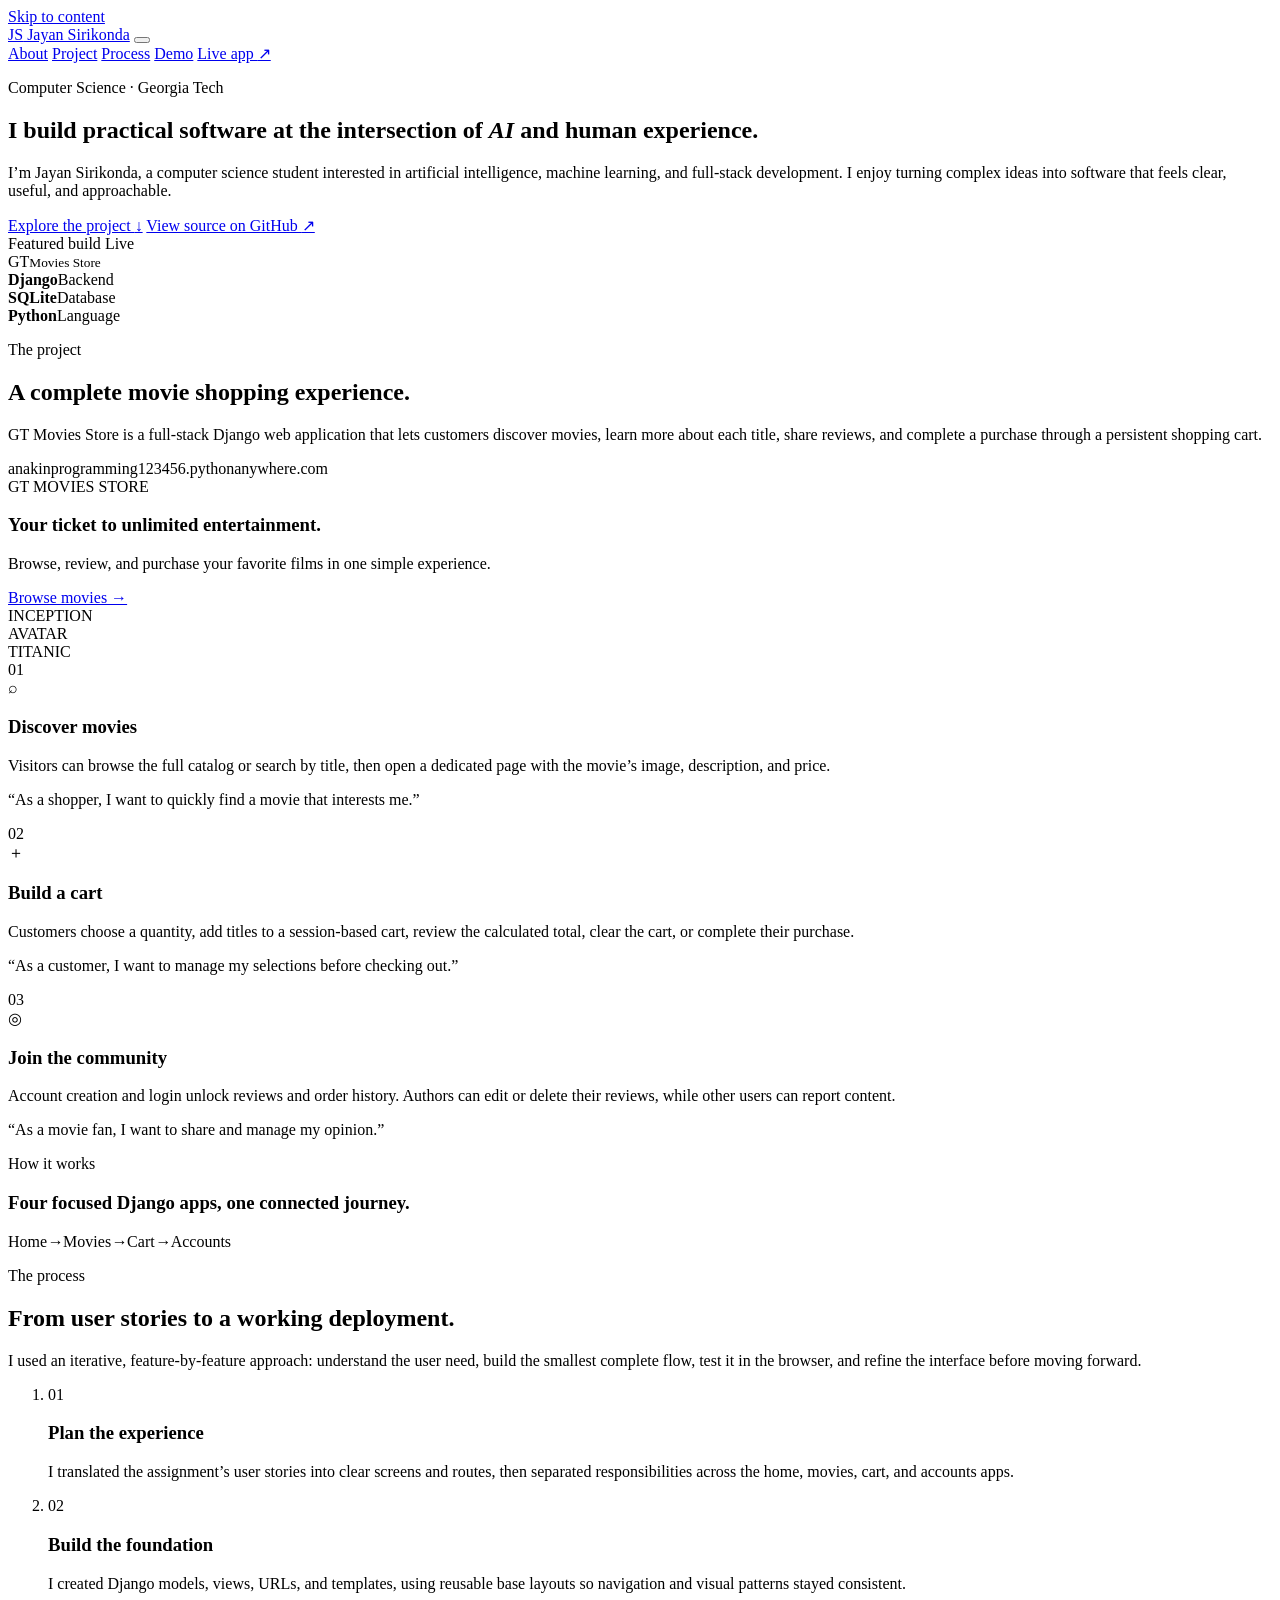
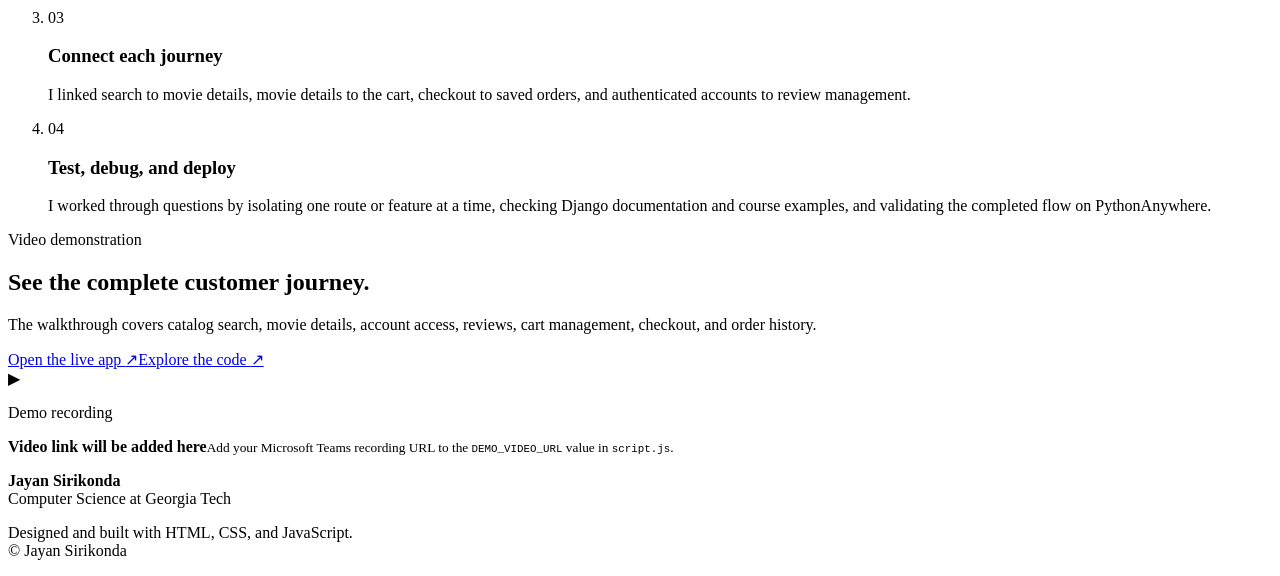
==== portfolio/index.html @ a796a930 "Add portfolio/index.html" ====
<!doctype html>
<html lang="en">
<head>
  <meta charset="utf-8">
  <meta name="viewport" content="width=device-width, initial-scale=1">
  <meta name="description" content="Jayan Sirikonda's GT Movies Store project portfolio.">
  <meta name="theme-color" content="#0b1526">
  <title>Jayan Sirikonda | GT Movies Store</title>
  <link rel="icon" type="image/svg+xml" href="data:image/svg+xml,%3Csvg xmlns='http://www.w3.org/2000/svg' viewBox='0 0 64 64'%3E%3Crect width='64' height='64' rx='14' fill='%23b3a369'/%3E%3Cpath d='M18 18h28v28H18z' fill='%230b1526'/%3E%3Cpath d='M25 14v8M39 14v8M25 42v8M39 42v8M14 25h8M14 39h8M42 25h8M42 39h8' stroke='%23fff' stroke-width='4'/%3E%3C/svg%3E">
  <link rel="preconnect" href="https://fonts.googleapis.com">
  <link rel="preconnect" href="https://fonts.gstatic.com" crossorigin>
  <link href="https://fonts.googleapis.com/css2?family=DM+Sans:wght@400;500;600;700&family=Manrope:wght@600;700;800&display=swap" rel="stylesheet">
  <link rel="stylesheet" href="styles.css">
</head>
<body>
  <a class="skip-link" href="#main">Skip to content</a>

  <header class="site-header" id="top">
    <nav class="nav shell" aria-label="Primary navigation">
      <a class="brand" href="#top" aria-label="Jayan Sirikonda home"><span>JS</span> Jayan Sirikonda</a>
      <button class="menu-button" type="button" aria-expanded="false" aria-controls="nav-links"><span></span><span></span></button>
      <div class="nav-links" id="nav-links">
        <a href="#about">About</a>
        <a href="#project">Project</a>
        <a href="#process">Process</a>
        <a href="#demo">Demo</a>
        <a class="nav-cta" href="https://anakinprogramming123456.pythonanywhere.com/" target="_blank" rel="noreferrer">Live app <span aria-hidden="true">↗</span></a>
      </div>
    </nav>
  </header>

  <main id="main">
    <section class="hero shell" id="about">
      <div class="hero-copy reveal">
        <p class="eyebrow"><span></span> Computer Science · Georgia Tech</p>
        <h1>I build practical software at the intersection of <em>AI</em> and human experience.</h1>
        <p class="hero-intro">I’m Jayan Sirikonda, a computer science student interested in artificial intelligence, machine learning, and full-stack development. I enjoy turning complex ideas into software that feels clear, useful, and approachable.</p>
        <div class="hero-actions">
          <a class="button button-primary" href="#project">Explore the project <span aria-hidden="true">↓</span></a>
          <a class="text-link" href="https://github.com/sjayan009/moviesstore" target="_blank" rel="noreferrer">View source on GitHub <span aria-hidden="true">↗</span></a>
        </div>
      </div>
      <div class="hero-card reveal" aria-label="Featured project summary">
        <div class="card-topline"><span>Featured build</span><span class="status"><i></i> Live</span></div>
        <div class="project-mark" aria-hidden="true"><span>GT</span><small>Movies Store</small></div>
        <div class="hero-card-bottom">
          <div><strong>Django</strong><span>Backend</span></div>
          <div><strong>SQLite</strong><span>Database</span></div>
          <div><strong>Python</strong><span>Language</span></div>
        </div>
      </div>
    </section>

    <section class="project-section" id="project">
      <div class="shell">
        <div class="section-heading reveal">
          <p class="eyebrow"><span></span> The project</p>
          <h2>A complete movie shopping experience.</h2>
          <p>GT Movies Store is a full-stack Django web application that lets customers discover movies, learn more about each title, share reviews, and complete a purchase through a persistent shopping cart.</p>
        </div>

        <div class="browser reveal" aria-label="Stylized preview of GT Movies Store">
          <div class="browser-bar"><i></i><i></i><i></i><span>anakinprogramming123456.pythonanywhere.com</span></div>
          <div class="browser-content">
            <div class="browser-copy"><span>GT MOVIES STORE</span><h3>Your ticket to unlimited entertainment.</h3><p>Browse, review, and purchase your favorite films in one simple experience.</p><a href="https://anakinprogramming123456.pythonanywhere.com/movies/" target="_blank" rel="noreferrer">Browse movies →</a></div>
            <div class="poster-stack" aria-hidden="true"><div class="poster poster-one">INCEPTION</div><div class="poster poster-two">AVATAR</div><div class="poster poster-three">TITANIC</div></div>
          </div>
        </div>

        <div class="feature-grid">
          <article class="feature reveal"><span class="feature-number">01</span><div class="feature-icon">⌕</div><h3>Discover movies</h3><p>Visitors can browse the full catalog or search by title, then open a dedicated page with the movie’s image, description, and price.</p><p class="story">“As a shopper, I want to quickly find a movie that interests me.”</p></article>
          <article class="feature reveal"><span class="feature-number">02</span><div class="feature-icon">＋</div><h3>Build a cart</h3><p>Customers choose a quantity, add titles to a session-based cart, review the calculated total, clear the cart, or complete their purchase.</p><p class="story">“As a customer, I want to manage my selections before checking out.”</p></article>
          <article class="feature reveal"><span class="feature-number">03</span><div class="feature-icon">◎</div><h3>Join the community</h3><p>Account creation and login unlock reviews and order history. Authors can edit or delete their reviews, while other users can report content.</p><p class="story">“As a movie fan, I want to share and manage my opinion.”</p></article>
        </div>

        <div class="architecture reveal">
          <div><p class="eyebrow"><span></span> How it works</p><h3>Four focused Django apps, one connected journey.</h3></div>
          <div class="architecture-flow"><span>Home</span><i>→</i><span>Movies</span><i>→</i><span>Cart</span><i>→</i><span>Accounts</span></div>
        </div>
      </div>
    </section>

    <section class="process shell" id="process">
      <div class="section-heading reveal"><p class="eyebrow"><span></span> The process</p><h2>From user stories to a working deployment.</h2><p>I used an iterative, feature-by-feature approach: understand the user need, build the smallest complete flow, test it in the browser, and refine the interface before moving forward.</p></div>
      <ol class="timeline">
        <li class="reveal"><span>01</span><div><h3>Plan the experience</h3><p>I translated the assignment’s user stories into clear screens and routes, then separated responsibilities across the home, movies, cart, and accounts apps.</p></div></li>
        <li class="reveal"><span>02</span><div><h3>Build the foundation</h3><p>I created Django models, views, URLs, and templates, using reusable base layouts so navigation and visual patterns stayed consistent.</p></div></li>
        <li class="reveal"><span>03</span><div><h3>Connect each journey</h3><p>I linked search to movie details, movie details to the cart, checkout to saved orders, and authenticated accounts to review management.</p></div></li>
        <li class="reveal"><span>04</span><div><h3>Test, debug, and deploy</h3><p>I worked through questions by isolating one route or feature at a time, checking Django documentation and course examples, and validating the completed flow on PythonAnywhere.</p></div></li>
      </ol>
    </section>

    <section class="demo-section" id="demo">
      <div class="shell demo-grid">
        <div class="section-heading reveal"><p class="eyebrow light"><span></span> Video demonstration</p><h2>See the complete customer journey.</h2><p>The walkthrough covers catalog search, movie details, account access, reviews, cart management, checkout, and order history.</p><div class="demo-actions"><a class="button button-gold" href="https://anakinprogramming123456.pythonanywhere.com/" target="_blank" rel="noreferrer">Open the live app <span aria-hidden="true">↗</span></a><a class="text-link light-link" href="https://github.com/sjayan009/moviesstore" target="_blank" rel="noreferrer">Explore the code <span aria-hidden="true">↗</span></a></div></div>
        <div class="video-card reveal"><div class="play" aria-hidden="true">▶</div><p>Demo recording</p><strong>Video link will be added here</strong><small>Add your Microsoft Teams recording URL to the <code>DEMO_VIDEO_URL</code> value in <code>script.js</code>.</small><a id="demo-video-link" href="#" hidden target="_blank" rel="noreferrer">Watch demonstration <span aria-hidden="true">↗</span></a></div>
      </div>
    </section>
  </main>

  <footer><div class="shell"><p><strong>Jayan Sirikonda</strong><br>Computer Science at Georgia Tech</p><p>Designed and built with HTML, CSS, and JavaScript.<br><span>© <span id="year"></span> Jayan Sirikonda</span></p></div></footer>
  <script src="script.js"></script>
</body>
</html>
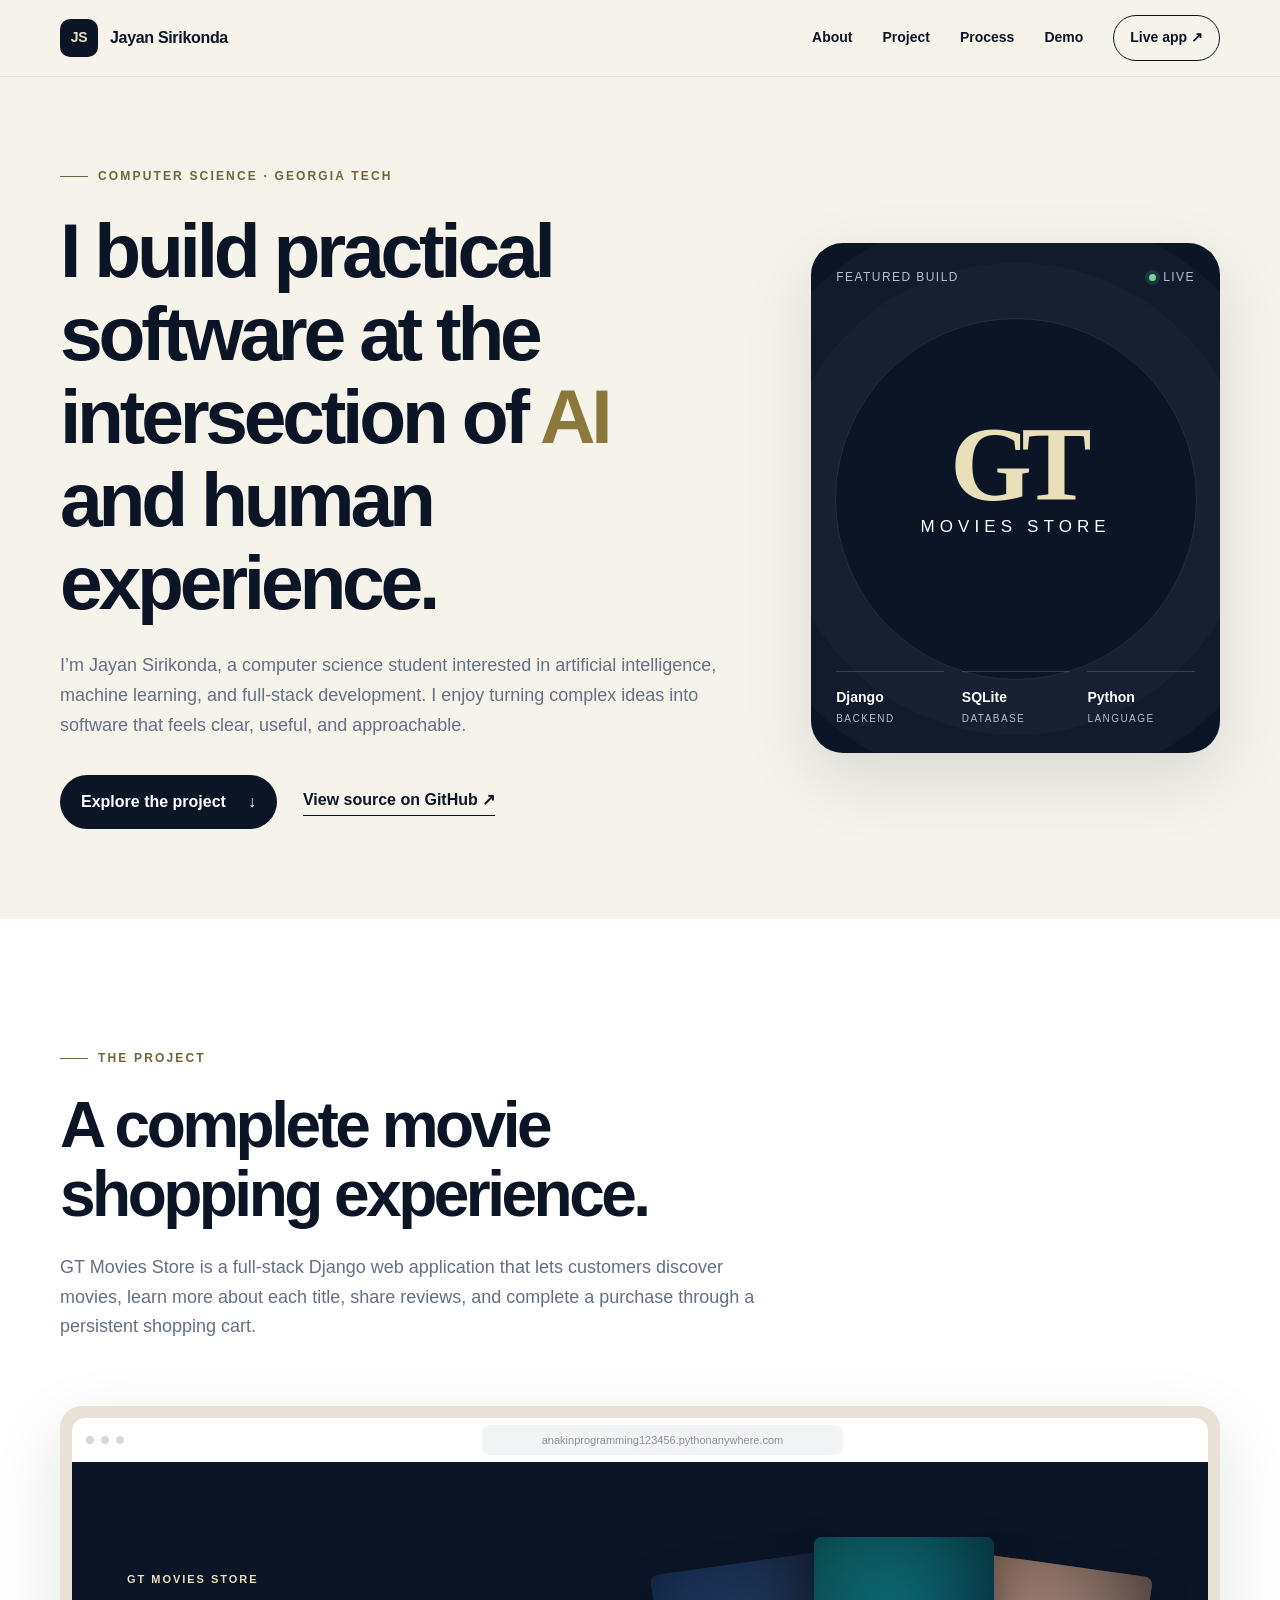
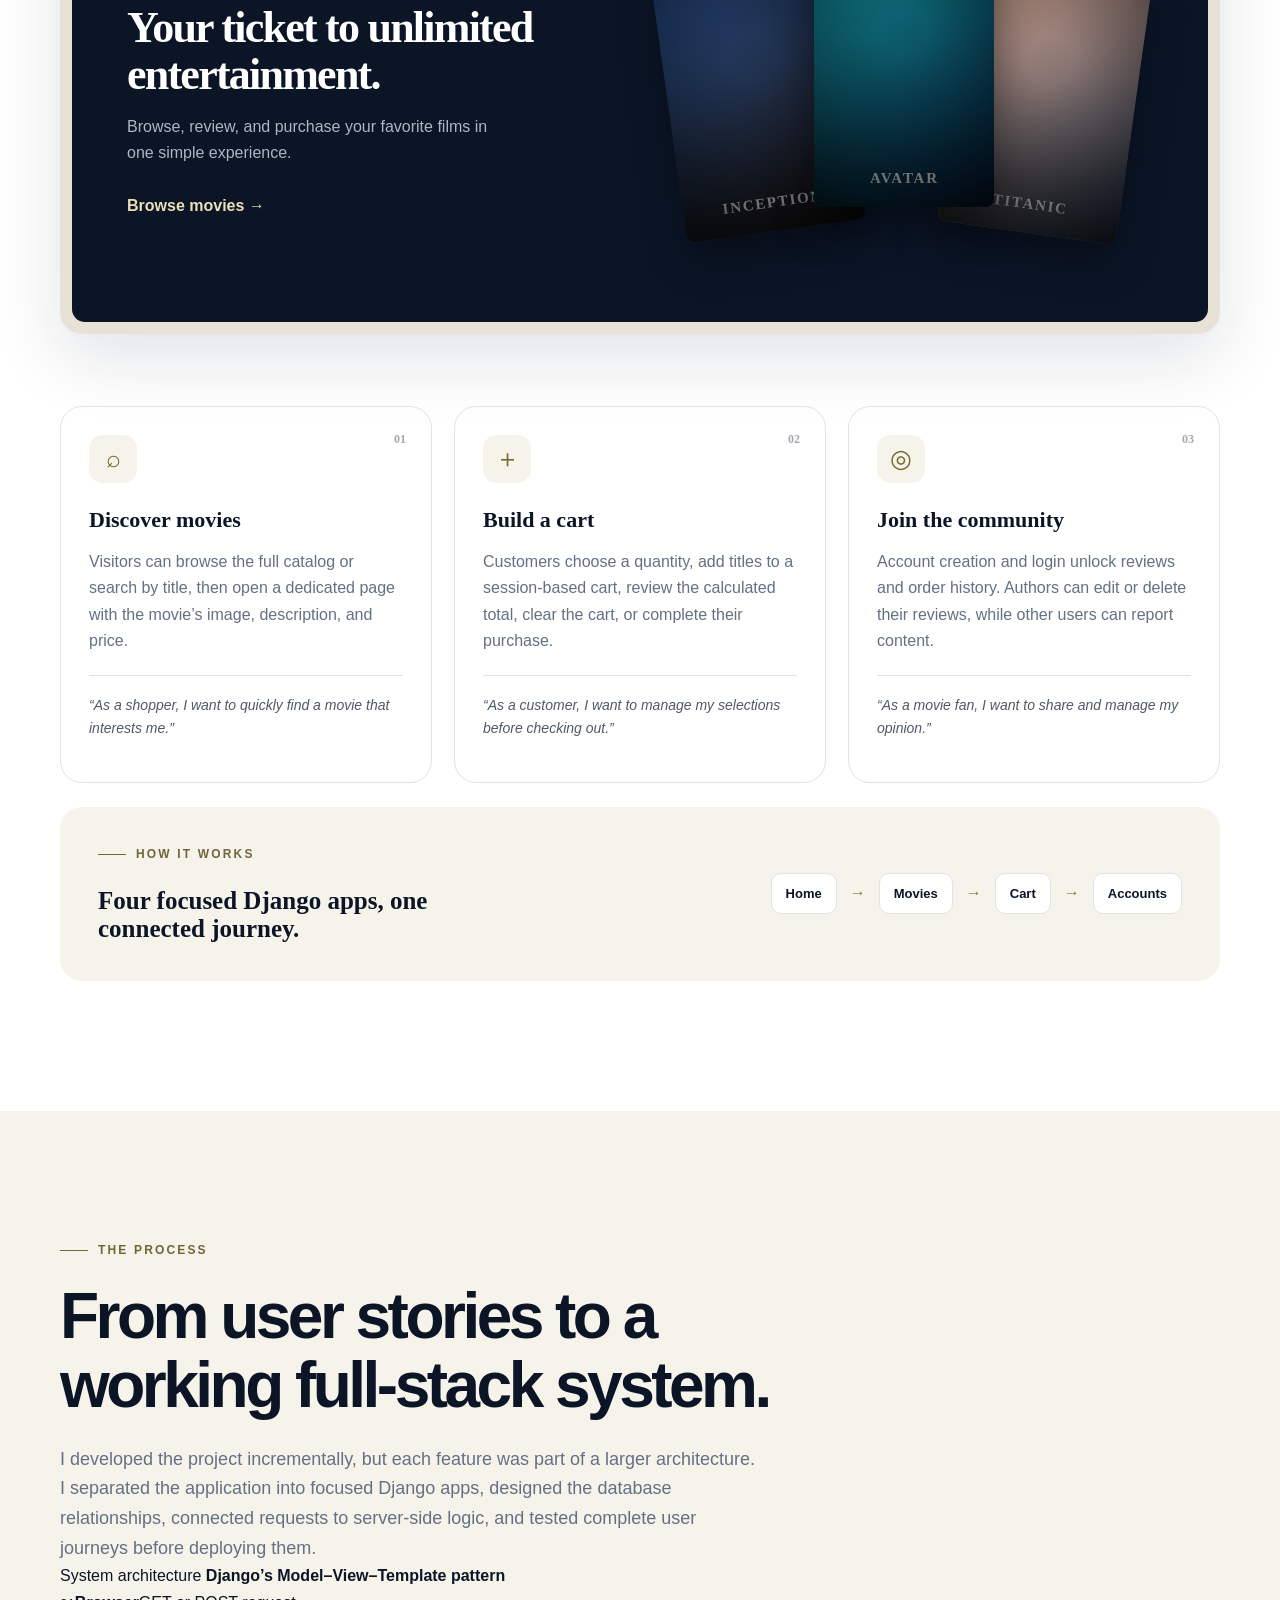
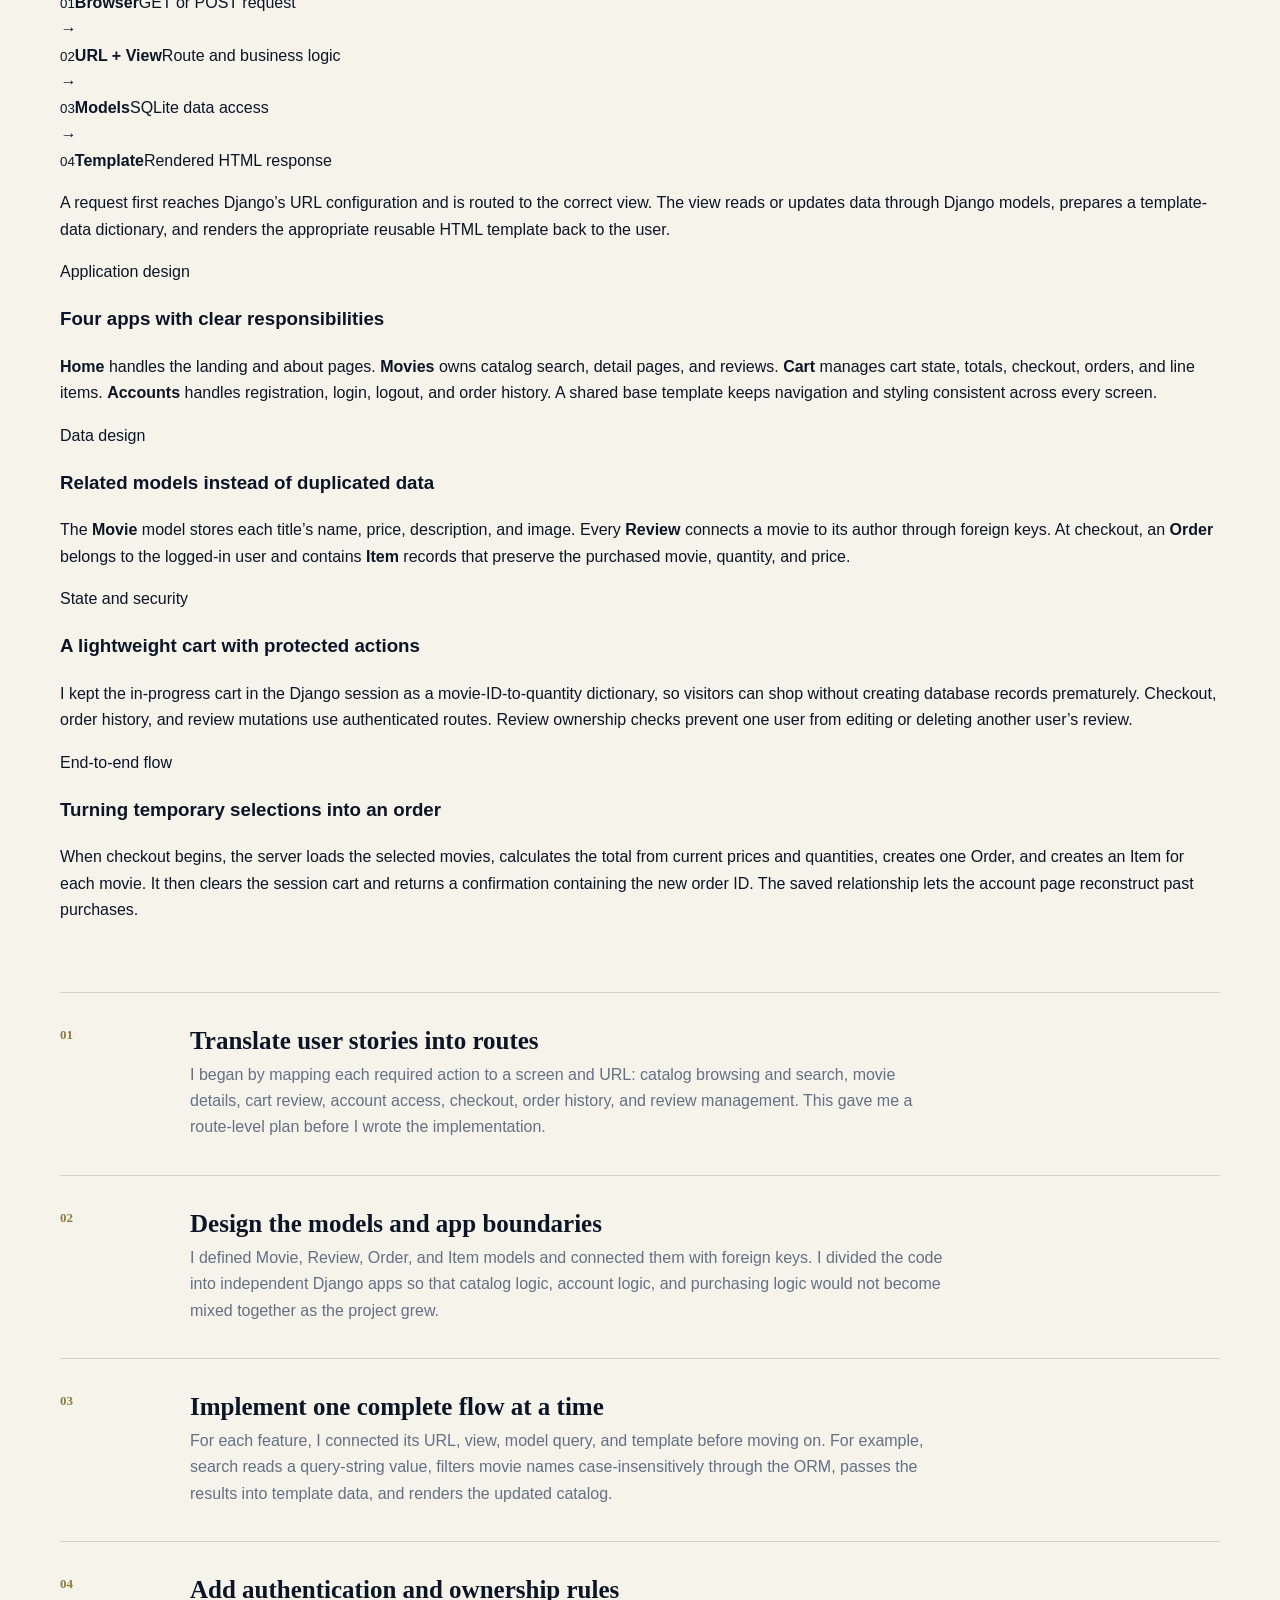
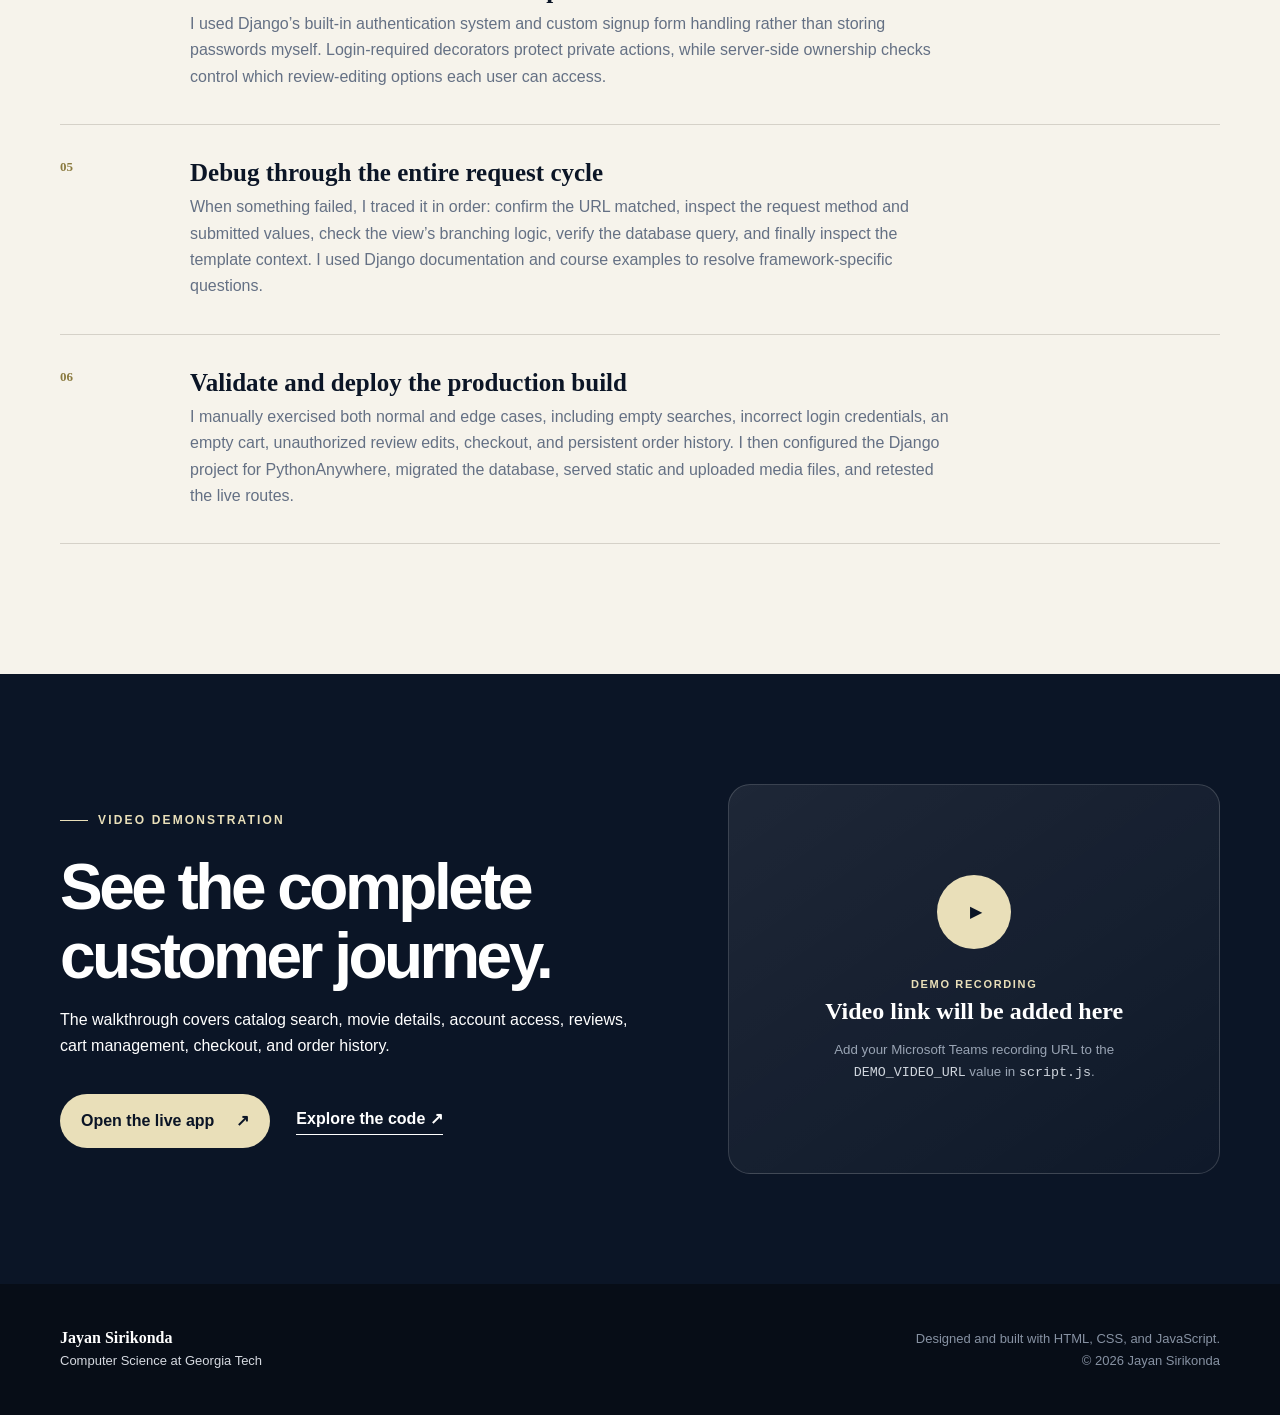
==== commit e8e68768: "Expand portfolio process and architecture section" ====
--- a/portfolio/index.html
+++ b/portfolio/index.html
@@ -81,12 +81,39 @@
     </section>
 
     <section class="process shell" id="process">
-      <div class="section-heading reveal"><p class="eyebrow"><span></span> The process</p><h2>From user stories to a working deployment.</h2><p>I used an iterative, feature-by-feature approach: understand the user need, build the smallest complete flow, test it in the browser, and refine the interface before moving forward.</p></div>
+      <div class="section-heading reveal"><p class="eyebrow"><span></span> The process</p><h2>From user stories to a working full-stack system.</h2><p>I developed the project incrementally, but each feature was part of a larger architecture. I separated the application into focused Django apps, designed the database relationships, connected requests to server-side logic, and tested complete user journeys before deploying them.</p></div>
+
+      <div class="system-map reveal">
+        <div class="system-map-heading">
+          <span>System architecture</span>
+          <strong>Django’s Model–View–Template pattern</strong>
+        </div>
+        <div class="system-flow" aria-label="Application request and response flow">
+          <div><small>01</small><strong>Browser</strong><span>GET or POST request</span></div>
+          <i aria-hidden="true">→</i>
+          <div><small>02</small><strong>URL + View</strong><span>Route and business logic</span></div>
+          <i aria-hidden="true">→</i>
+          <div><small>03</small><strong>Models</strong><span>SQLite data access</span></div>
+          <i aria-hidden="true">→</i>
+          <div><small>04</small><strong>Template</strong><span>Rendered HTML response</span></div>
+        </div>
+        <p>A request first reaches Django’s URL configuration and is routed to the correct view. The view reads or updates data through Django models, prepares a template-data dictionary, and renders the appropriate reusable HTML template back to the user.</p>
+      </div>
+
+      <div class="architecture-details">
+        <article class="architecture-detail reveal"><span>Application design</span><h3>Four apps with clear responsibilities</h3><p><strong>Home</strong> handles the landing and about pages. <strong>Movies</strong> owns catalog search, detail pages, and reviews. <strong>Cart</strong> manages cart state, totals, checkout, orders, and line items. <strong>Accounts</strong> handles registration, login, logout, and order history. A shared base template keeps navigation and styling consistent across every screen.</p></article>
+        <article class="architecture-detail reveal"><span>Data design</span><h3>Related models instead of duplicated data</h3><p>The <strong>Movie</strong> model stores each title’s name, price, description, and image. Every <strong>Review</strong> connects a movie to its author through foreign keys. At checkout, an <strong>Order</strong> belongs to the logged-in user and contains <strong>Item</strong> records that preserve the purchased movie, quantity, and price.</p></article>
+        <article class="architecture-detail reveal"><span>State and security</span><h3>A lightweight cart with protected actions</h3><p>I kept the in-progress cart in the Django session as a movie-ID-to-quantity dictionary, so visitors can shop without creating database records prematurely. Checkout, order history, and review mutations use authenticated routes. Review ownership checks prevent one user from editing or deleting another user’s review.</p></article>
+        <article class="architecture-detail reveal"><span>End-to-end flow</span><h3>Turning temporary selections into an order</h3><p>When checkout begins, the server loads the selected movies, calculates the total from current prices and quantities, creates one Order, and creates an Item for each movie. It then clears the session cart and returns a confirmation containing the new order ID. The saved relationship lets the account page reconstruct past purchases.</p></article>
+      </div>
+
       <ol class="timeline">
-        <li class="reveal"><span>01</span><div><h3>Plan the experience</h3><p>I translated the assignment’s user stories into clear screens and routes, then separated responsibilities across the home, movies, cart, and accounts apps.</p></div></li>
-        <li class="reveal"><span>02</span><div><h3>Build the foundation</h3><p>I created Django models, views, URLs, and templates, using reusable base layouts so navigation and visual patterns stayed consistent.</p></div></li>
-        <li class="reveal"><span>03</span><div><h3>Connect each journey</h3><p>I linked search to movie details, movie details to the cart, checkout to saved orders, and authenticated accounts to review management.</p></div></li>
-        <li class="reveal"><span>04</span><div><h3>Test, debug, and deploy</h3><p>I worked through questions by isolating one route or feature at a time, checking Django documentation and course examples, and validating the completed flow on PythonAnywhere.</p></div></li>
+        <li class="reveal"><span>01</span><div><h3>Translate user stories into routes</h3><p>I began by mapping each required action to a screen and URL: catalog browsing and search, movie details, cart review, account access, checkout, order history, and review management. This gave me a route-level plan before I wrote the implementation.</p></div></li>
+        <li class="reveal"><span>02</span><div><h3>Design the models and app boundaries</h3><p>I defined Movie, Review, Order, and Item models and connected them with foreign keys. I divided the code into independent Django apps so that catalog logic, account logic, and purchasing logic would not become mixed together as the project grew.</p></div></li>
+        <li class="reveal"><span>03</span><div><h3>Implement one complete flow at a time</h3><p>For each feature, I connected its URL, view, model query, and template before moving on. For example, search reads a query-string value, filters movie names case-insensitively through the ORM, passes the results into template data, and renders the updated catalog.</p></div></li>
+        <li class="reveal"><span>04</span><div><h3>Add authentication and ownership rules</h3><p>I used Django’s built-in authentication system and custom signup form handling rather than storing passwords myself. Login-required decorators protect private actions, while server-side ownership checks control which review-editing options each user can access.</p></div></li>
+        <li class="reveal"><span>05</span><div><h3>Debug through the entire request cycle</h3><p>When something failed, I traced it in order: confirm the URL matched, inspect the request method and submitted values, check the view’s branching logic, verify the database query, and finally inspect the template context. I used Django documentation and course examples to resolve framework-specific questions.</p></div></li>
+        <li class="reveal"><span>06</span><div><h3>Validate and deploy the production build</h3><p>I manually exercised both normal and edge cases, including empty searches, incorrect login credentials, an empty cart, unauthorized review edits, checkout, and persistent order history. I then configured the Django project for PythonAnywhere, migrated the database, served static and uploaded media files, and retested the live routes.</p></div></li>
       </ol>
     </section>
 
--- a/portfolio/styles.css
+++ b/portfolio/styles.css
@@ -0,0 +1,12 @@
+:root{--ink:#0b1526;--ink-2:#18253a;--cream:#f6f3eb;--paper:#fff;--gold:#b3a369;--gold-light:#e9dfb9;--muted:#647084;--line:#dfe2e7;--radius:22px;--shadow:0 24px 70px rgba(11,21,38,.12)}
+*{box-sizing:border-box}html{scroll-behavior:smooth}body{margin:0;background:var(--cream);color:var(--ink);font-family:"DM Sans",sans-serif;font-size:16px;line-height:1.65}a{color:inherit;text-decoration:none}button{font:inherit}.shell{width:min(1160px,calc(100% - 48px));margin-inline:auto}.skip-link{position:fixed;left:12px;top:-60px;z-index:99;background:var(--gold);padding:10px 16px}.skip-link:focus{top:12px}
+.site-header{position:sticky;top:0;z-index:20;background:rgba(246,243,235,.88);border-bottom:1px solid rgba(11,21,38,.08);backdrop-filter:blur(18px)}.nav{height:76px;display:flex;align-items:center;justify-content:space-between}.brand{display:flex;gap:12px;align-items:center;font-family:Manrope,sans-serif;font-weight:800;letter-spacing:-.02em}.brand span{display:grid;place-items:center;width:38px;height:38px;background:var(--ink);color:var(--gold-light);border-radius:10px;font-size:14px}.nav-links{display:flex;align-items:center;gap:30px;font-size:14px;font-weight:600}.nav-links>a:not(.nav-cta):hover{color:#75682f}.nav-cta{padding:10px 16px;border:1px solid var(--ink);border-radius:999px}.nav-cta:hover{background:var(--ink);color:white}.menu-button{display:none;border:0;background:none;padding:10px}.menu-button span{display:block;width:24px;height:2px;background:var(--ink);margin:5px}
+.hero{min-height:calc(100vh - 76px);display:grid;grid-template-columns:1.25fr .75fr;gap:70px;align-items:center;padding-block:90px}.eyebrow{display:flex;align-items:center;gap:10px;margin:0 0 22px;text-transform:uppercase;letter-spacing:.18em;font-size:12px;font-weight:700;color:#71653b}.eyebrow>span{display:inline-block;width:28px;height:1px;background:currentColor}.hero h1,.section-heading h2{font-family:Manrope,sans-serif;line-height:1.08;letter-spacing:-.055em;margin:0}.hero h1{font-size:clamp(48px,6vw,78px);max-width:800px}.hero h1 em{color:#8a793a;font-style:normal}.hero-intro{max-width:670px;color:var(--muted);font-size:18px;margin:28px 0 34px}.hero-actions,.demo-actions{display:flex;align-items:center;gap:26px;flex-wrap:wrap}.button{display:inline-flex;align-items:center;gap:22px;border-radius:999px;padding:14px 21px;font-weight:700}.button-primary{background:var(--ink);color:white}.button-primary:hover{background:var(--ink-2)}.text-link{font-weight:700;border-bottom:1px solid currentColor;padding-bottom:2px}
+.hero-card{background:var(--ink);color:white;min-height:510px;border-radius:32px;padding:25px;box-shadow:var(--shadow);display:flex;flex-direction:column;justify-content:space-between;overflow:hidden;position:relative}.hero-card:before{content:"";position:absolute;width:360px;height:360px;border:1px solid rgba(255,255,255,.11);border-radius:50%;top:75px;left:50%;transform:translateX(-50%);box-shadow:0 0 0 55px rgba(255,255,255,.025),0 0 0 110px rgba(255,255,255,.025)}.card-topline,.hero-card-bottom{position:relative;z-index:1;display:flex;justify-content:space-between;color:#b8c0cc;font-size:12px;text-transform:uppercase;letter-spacing:.12em}.status{display:flex;align-items:center;gap:7px}.status i{width:7px;height:7px;border-radius:50%;background:#6cd89b;box-shadow:0 0 0 4px rgba(108,216,155,.14)}.project-mark{position:relative;z-index:1;text-align:center}.project-mark span{display:block;font-family:Manrope;font-size:105px;line-height:.9;font-weight:800;letter-spacing:-.1em;color:var(--gold-light)}.project-mark small{font-size:17px;letter-spacing:.3em;text-transform:uppercase}.hero-card-bottom{gap:18px}.hero-card-bottom div{flex:1;border-top:1px solid rgba(255,255,255,.16);padding-top:14px}.hero-card-bottom strong,.hero-card-bottom span{display:block}.hero-card-bottom strong{color:white;font-size:14px;letter-spacing:0;text-transform:none}.hero-card-bottom span{font-size:10px;margin-top:2px}
+.project-section{background:var(--paper);padding:130px 0}.section-heading{max-width:760px}.section-heading h2{font-size:clamp(40px,5vw,64px)}.section-heading>p:last-child{color:var(--muted);font-size:18px;margin:24px 0 0;max-width:700px}.browser{margin:64px 0;background:#e7e2d5;border-radius:var(--radius);padding:12px;box-shadow:var(--shadow)}.browser-bar{height:44px;background:white;border-radius:13px 13px 0 0;display:flex;align-items:center;gap:7px;padding:0 14px}.browser-bar i{width:8px;height:8px;border-radius:50%;background:#d4d6da}.browser-bar span{margin:auto;color:#8a929e;font-size:11px;background:#f3f4f5;padding:6px 60px;border-radius:7px}.browser-content{min-height:460px;background:var(--ink);color:white;border-radius:0 0 13px 13px;display:grid;grid-template-columns:.9fr 1.1fr;align-items:center;overflow:hidden;padding:55px}.browser-copy{position:relative;z-index:2}.browser-copy>span{color:var(--gold-light);letter-spacing:.18em;font-size:11px;font-weight:700}.browser-copy h3{font-family:Manrope;font-size:44px;line-height:1.05;letter-spacing:-.04em;margin:14px 0}.browser-copy p{color:#adb6c4;max-width:390px}.browser-copy a{display:inline-block;color:var(--gold-light);font-weight:700;margin-top:10px}.poster-stack{height:310px;position:relative}.poster{position:absolute;width:180px;height:270px;border-radius:8px;display:flex;align-items:flex-end;justify-content:center;padding:20px 8px;font:800 15px Manrope;letter-spacing:.12em;box-shadow:0 20px 40px rgba(0,0,0,.35)}.poster:after{content:"";position:absolute;inset:0;background:radial-gradient(circle at 50% 35%,transparent 0 12%,rgba(0,0,0,.3) 48%,rgba(0,0,0,.8) 100%);border-radius:inherit}.poster-one{left:14%;top:25px;transform:rotate(-8deg);background:linear-gradient(145deg,#22477e,#1e1612)}.poster-two{left:40%;z-index:2;background:linear-gradient(145deg,#10858b,#051c3c)}.poster-three{left:65%;top:27px;transform:rotate(8deg);background:linear-gradient(145deg,#d5a691,#28384d)}
+.feature-grid{display:grid;grid-template-columns:repeat(3,1fr);gap:22px;margin-top:72px}.feature{border:1px solid var(--line);border-radius:var(--radius);padding:28px;position:relative}.feature-number{position:absolute;right:25px;top:25px;color:#a0a7b1;font:600 12px Manrope}.feature-icon{width:48px;height:48px;border-radius:14px;background:var(--cream);display:grid;place-items:center;font-size:25px;color:#76672f}.feature h3{font:700 22px Manrope;margin:24px 0 10px}.feature p{color:var(--muted)}.feature .story{border-top:1px solid var(--line);padding-top:18px;margin-top:20px;font-style:italic;font-size:14px;color:#4f5969}.architecture{margin-top:24px;background:var(--cream);border-radius:var(--radius);padding:38px;display:flex;align-items:center;justify-content:space-between;gap:40px}.architecture h3{font:700 25px Manrope;margin:0;max-width:420px}.architecture-flow{display:flex;align-items:center;gap:13px;flex-wrap:wrap}.architecture-flow span{background:white;border:1px solid var(--line);border-radius:10px;padding:9px 14px;font-weight:700;font-size:13px}.architecture-flow i{color:#8b7b40;font-style:normal}
+.process{padding:130px 0}.timeline{list-style:none;margin:68px 0 0;padding:0;border-top:1px solid #d5d1c8}.timeline li{display:grid;grid-template-columns:100px 1fr;gap:30px;padding:34px 0;border-bottom:1px solid #d5d1c8}.timeline li>span{font:700 13px Manrope;color:#8b7b40}.timeline h3{font:700 25px Manrope;margin:0 0 7px}.timeline p{color:var(--muted);margin:0;max-width:760px}
+.demo-section{background:var(--ink);color:white;padding:110px 0}.demo-grid{display:grid;grid-template-columns:1fr .85fr;align-items:center;gap:90px}.eyebrow.light{color:var(--gold-light)}.demo-section .section-heading>p:last-child{color:#adb6c4}.button-gold{background:var(--gold-light);color:var(--ink)}.light-link{color:white}.demo-actions{margin-top:34px}.video-card{min-height:390px;border:1px solid rgba(255,255,255,.16);border-radius:var(--radius);background:linear-gradient(145deg,rgba(255,255,255,.08),rgba(255,255,255,.02));display:flex;flex-direction:column;align-items:center;justify-content:center;text-align:center;padding:40px}.play{width:74px;height:74px;border-radius:50%;display:grid;place-items:center;background:var(--gold-light);color:var(--ink);padding-left:4px;margin-bottom:26px}.video-card p{color:var(--gold-light);text-transform:uppercase;letter-spacing:.15em;font-size:11px;font-weight:700;margin:0}.video-card strong{font:700 24px Manrope;margin-top:5px}.video-card small{color:#99a4b4;max-width:330px;margin-top:14px}.video-card code{color:#cfd5dd}.video-card a{margin-top:20px;background:white;color:var(--ink);padding:11px 18px;border-radius:999px;font-weight:700}
+footer{background:#070d17;color:#d5d9e0;padding:44px 0;font-size:13px}footer .shell{display:flex;justify-content:space-between;align-items:end}footer p{margin:0}footer p:last-child{text-align:right;color:#8792a3}footer strong{font:700 16px Manrope;color:white}.reveal{opacity:0;transform:translateY(18px);transition:opacity .65s ease,transform .65s ease}.reveal.visible{opacity:1;transform:none}@media(prefers-reduced-motion:reduce){html{scroll-behavior:auto}.reveal{opacity:1;transform:none;transition:none}}
+@media(max-width:900px){.hero,.demo-grid{grid-template-columns:1fr}.hero{padding-block:70px}.hero-card{min-height:430px}.feature-grid{grid-template-columns:1fr}.browser-content{grid-template-columns:1fr;padding:40px}.poster-stack{margin-top:25px}.architecture{align-items:flex-start;flex-direction:column}.demo-grid{gap:55px}}
+@media(max-width:680px){.shell{width:min(100% - 30px,1160px)}.nav{height:66px}.menu-button{display:block}.nav-links{display:none;position:absolute;top:66px;left:0;right:0;padding:22px 15px 28px;background:var(--cream);border-bottom:1px solid var(--line);flex-direction:column;align-items:stretch;gap:4px}.nav-links.open{display:flex}.nav-links a{padding:10px 14px}.nav-cta{text-align:center;margin-top:8px}.hero{min-height:auto;gap:44px;padding-block:55px}.hero h1{font-size:43px}.hero-intro{font-size:16px}.hero-card{min-height:380px}.project-mark span{font-size:85px}.project-section,.process{padding:88px 0}.section-heading h2{font-size:39px}.section-heading>p:last-child{font-size:16px}.browser{margin:42px -5px}.browser-bar span{padding:5px 8px;max-width:70%;overflow:hidden;white-space:nowrap}.browser-content{padding:34px 25px;min-height:570px}.browser-copy h3{font-size:34px}.poster-stack{height:220px}.poster{width:125px;height:190px;font-size:10px}.poster-one{left:4%}.poster-two{left:31%}.poster-three{left:58%}.architecture{padding:28px}.timeline li{grid-template-columns:45px 1fr;gap:12px}.demo-section{padding:85px 0}.video-card{min-height:330px}footer .shell{display:block}footer p:last-child{text-align:left;margin-top:18px}}
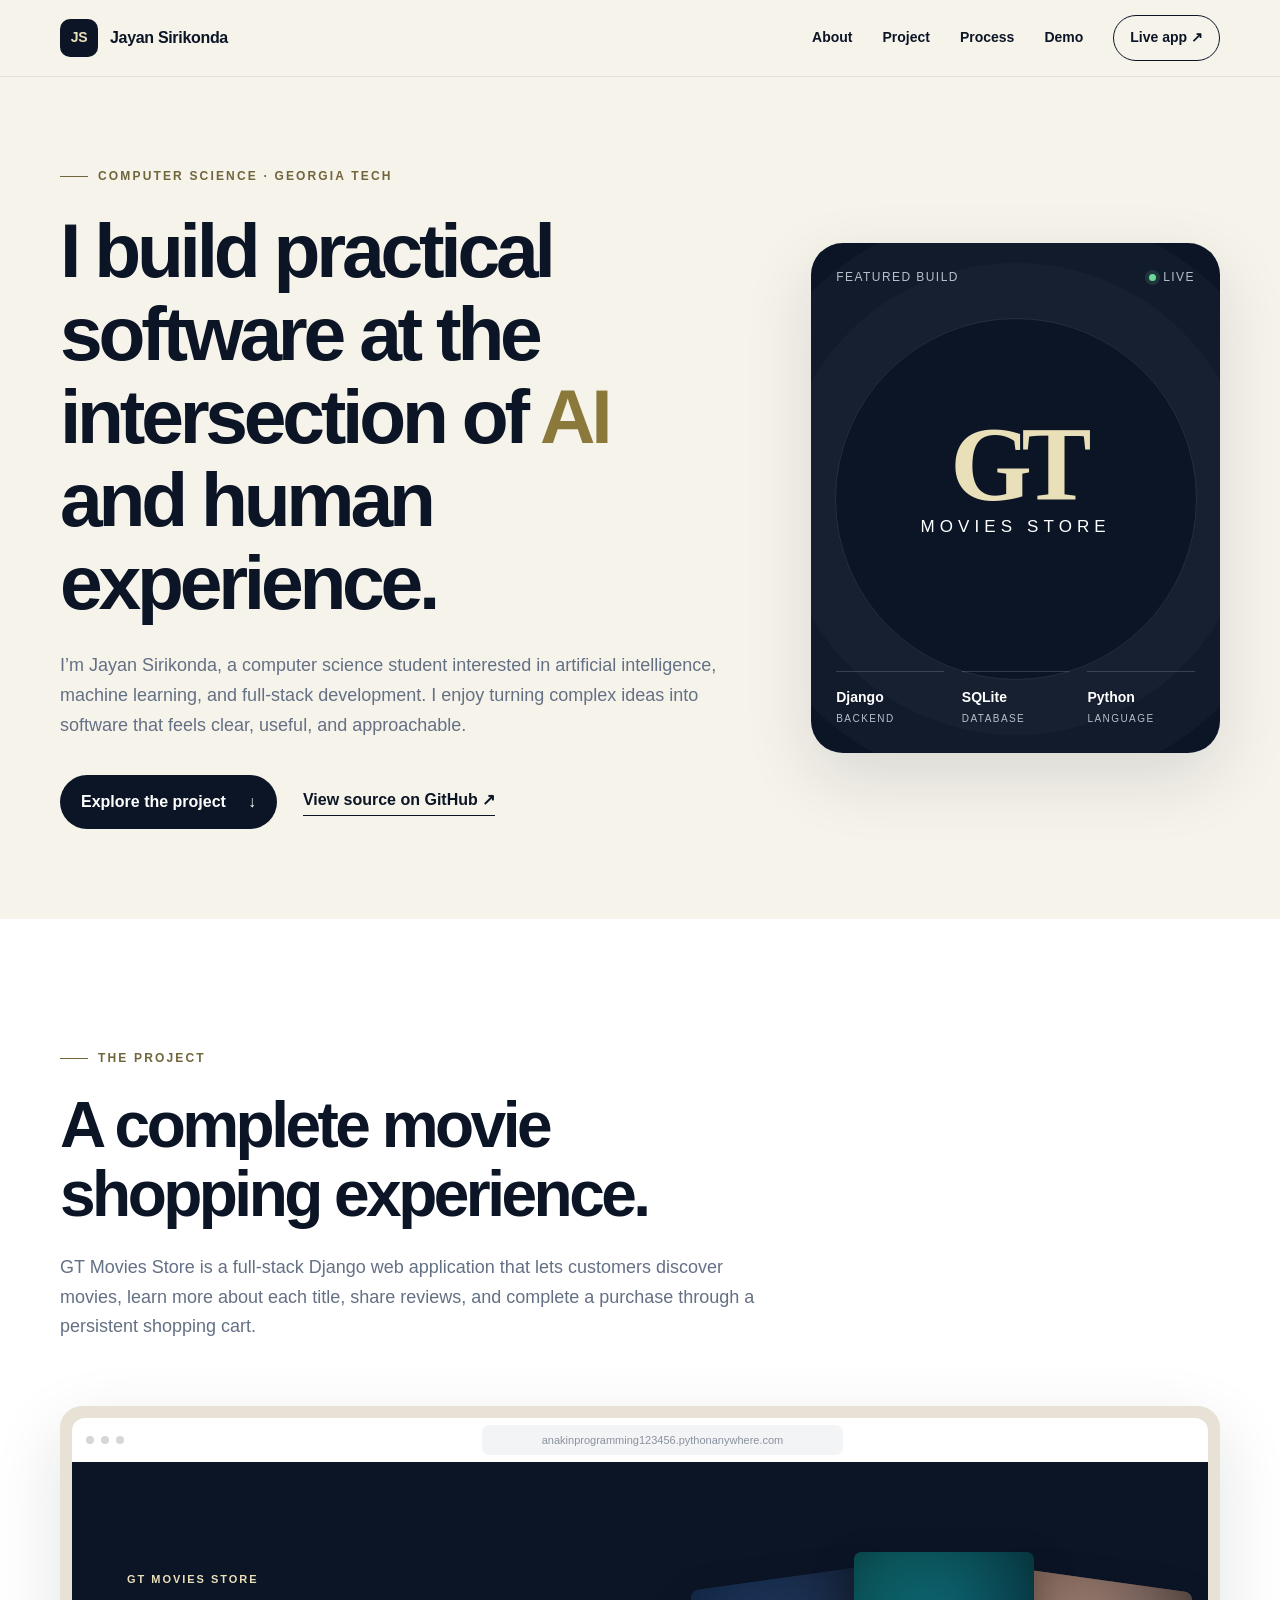
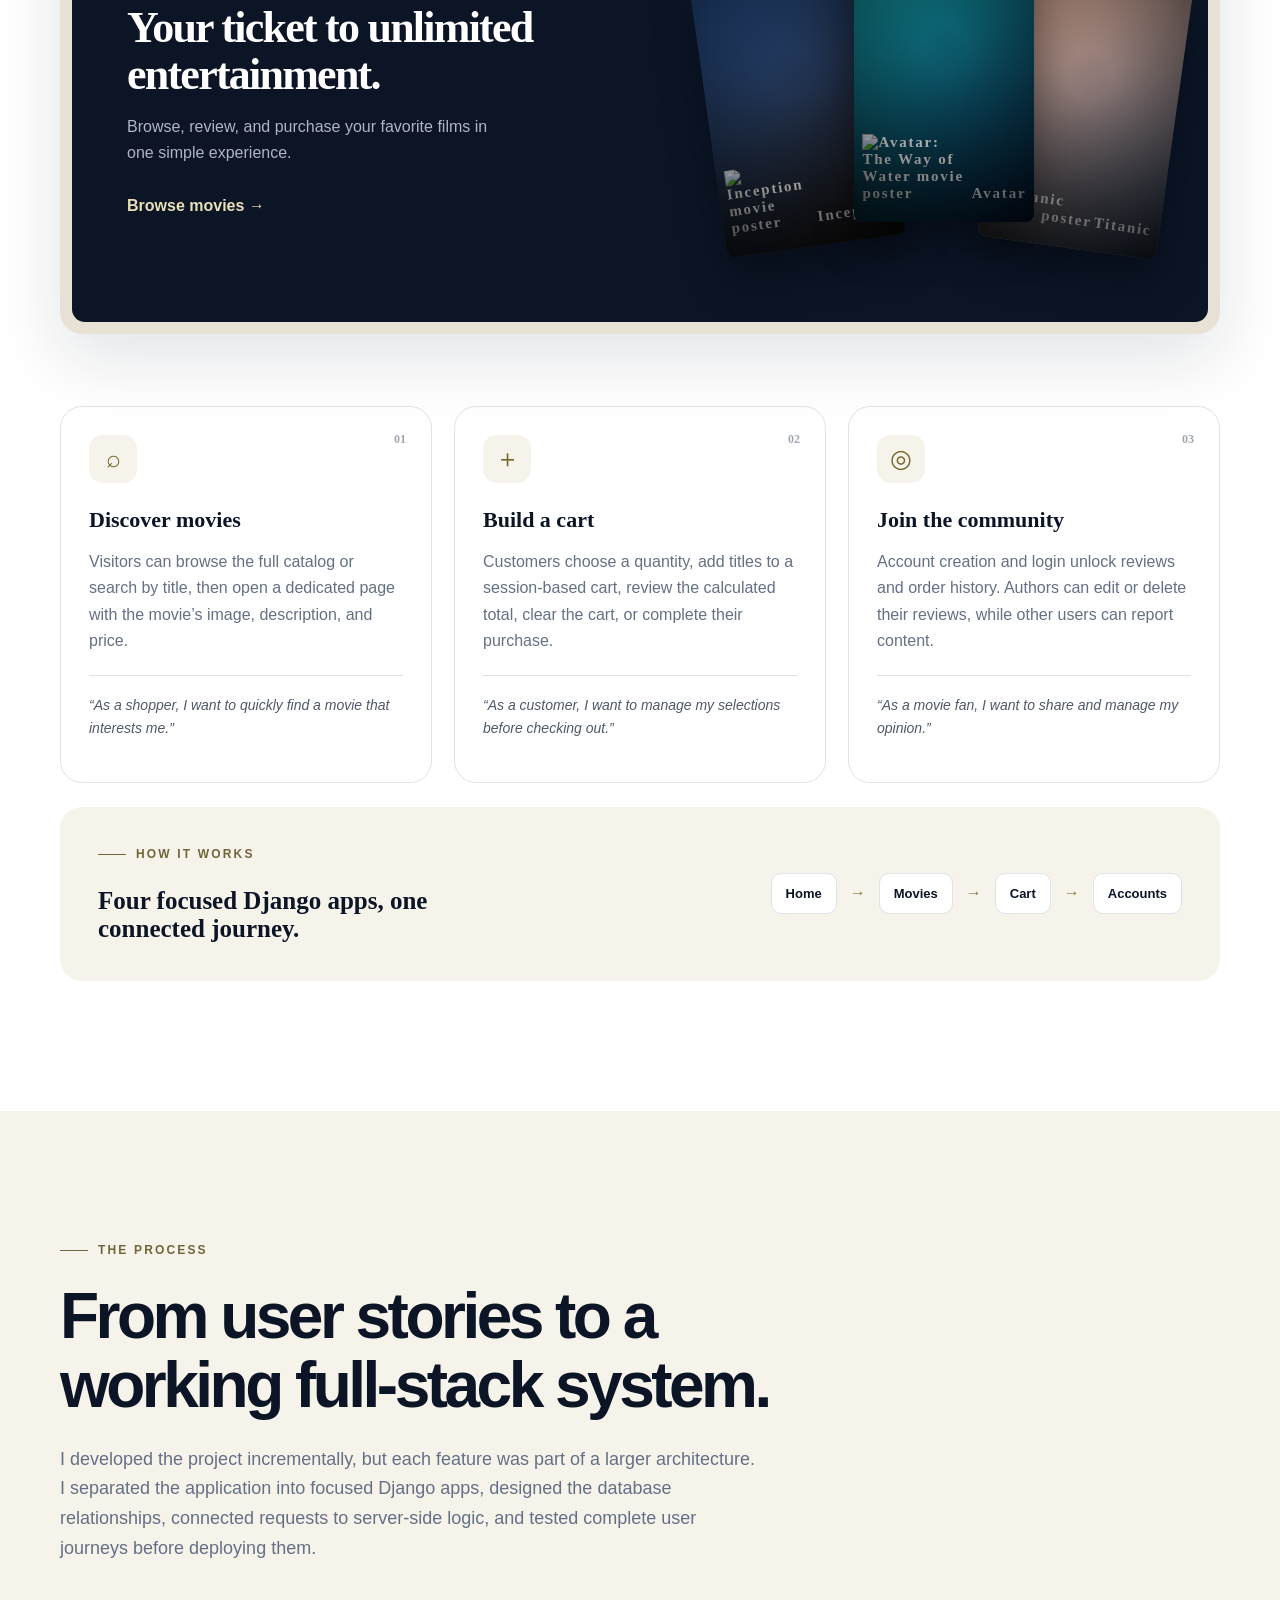
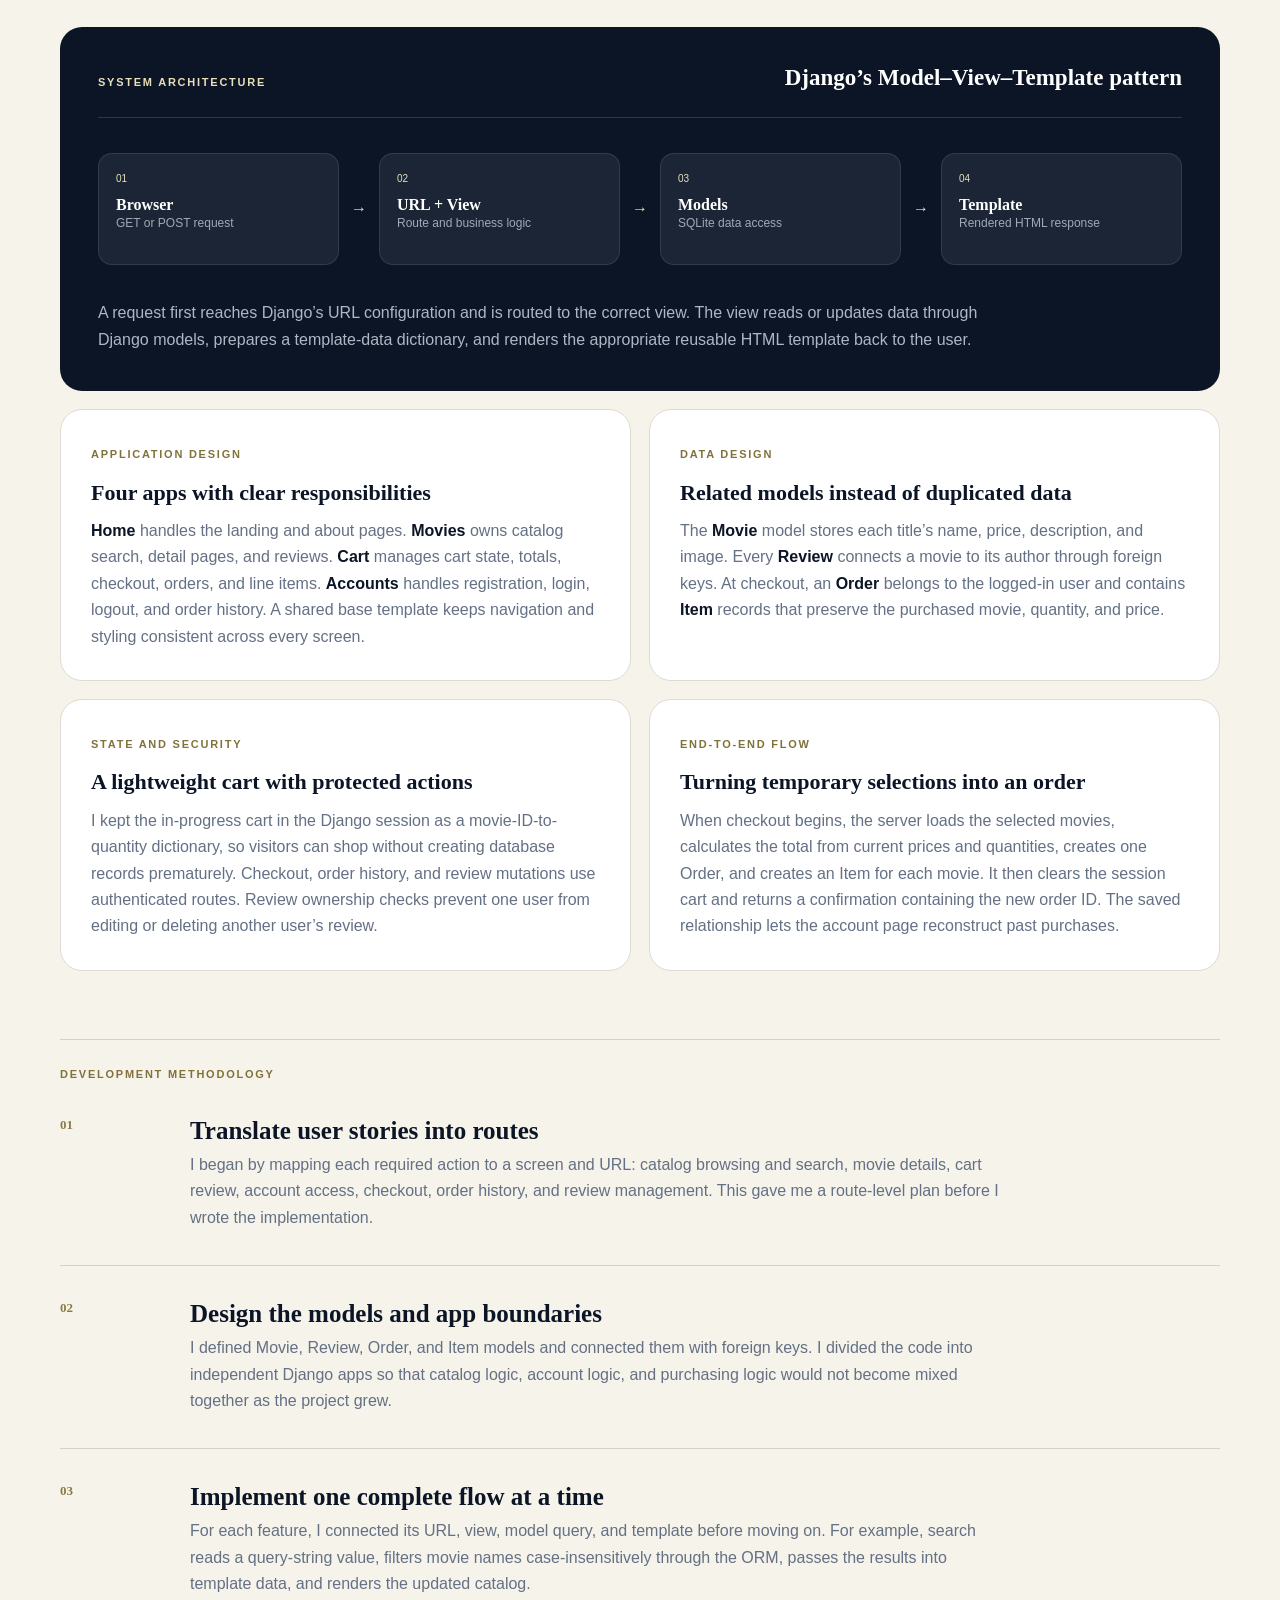
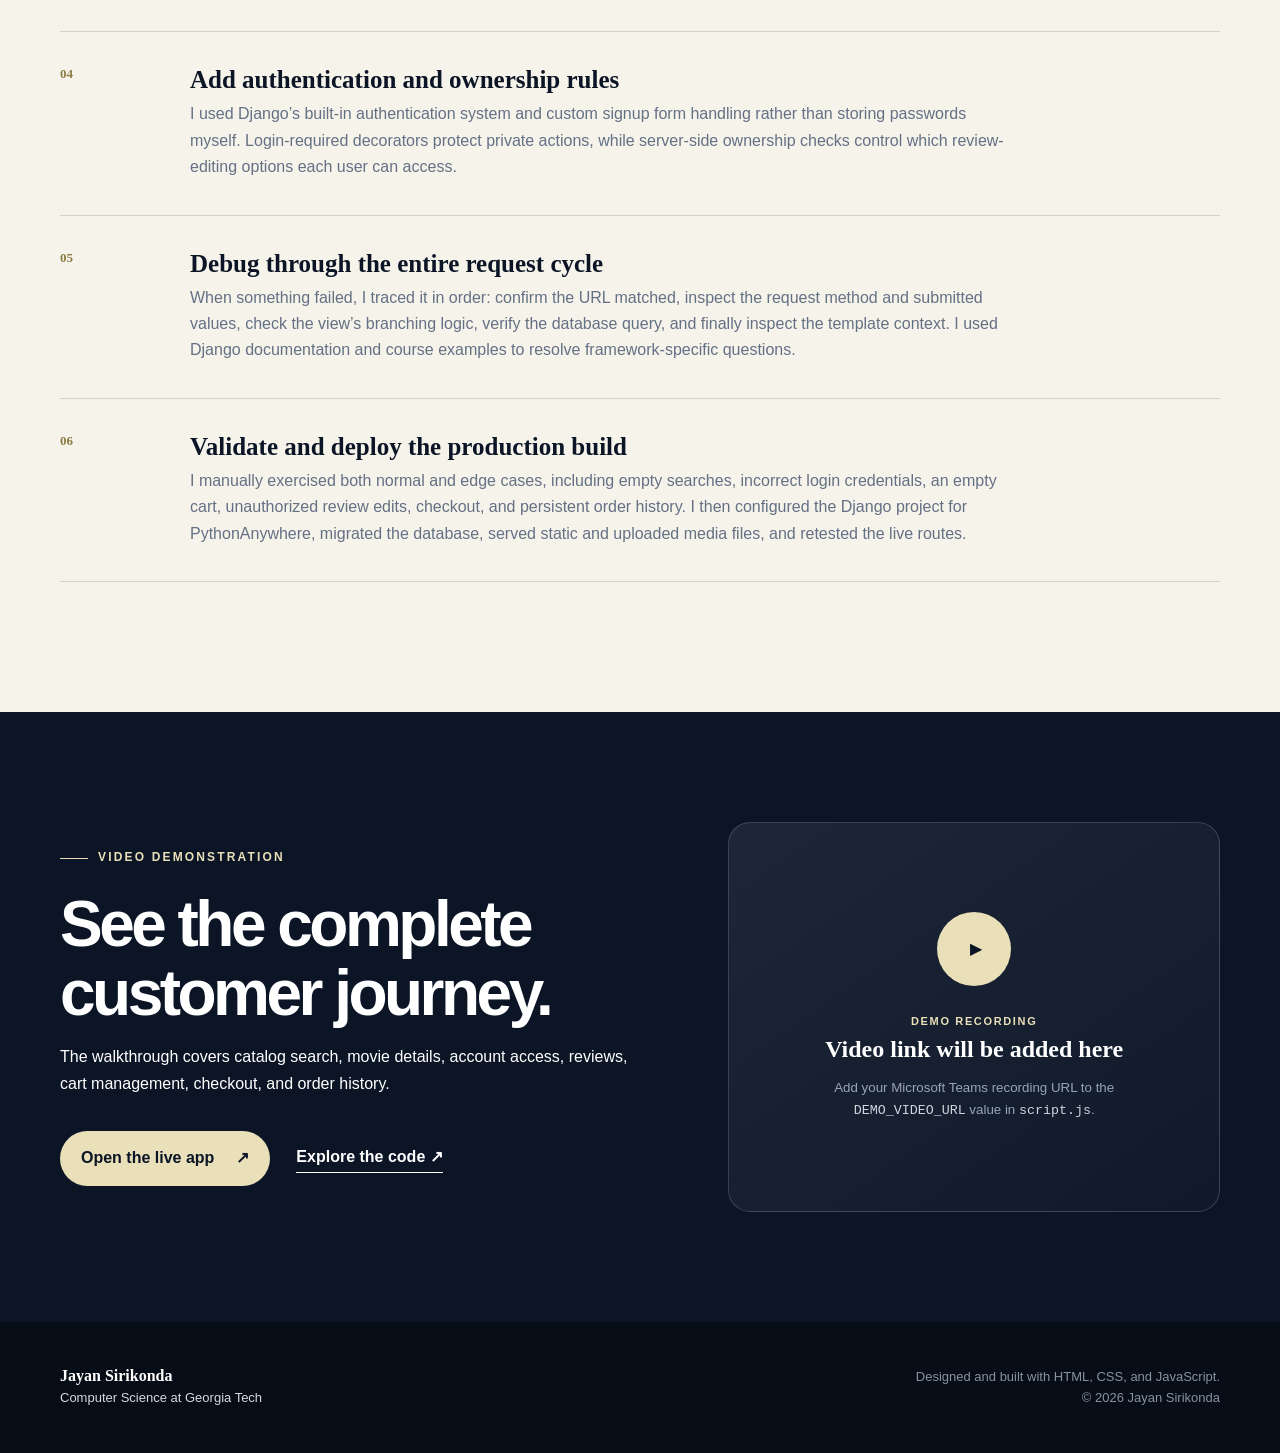
==== commit 2d9c7b7d: "Use real movie posters in portfolio" ====
--- a/portfolio/index.html
+++ b/portfolio/index.html
@@ -63,7 +63,11 @@
           <div class="browser-bar"><i></i><i></i><i></i><span>anakinprogramming123456.pythonanywhere.com</span></div>
           <div class="browser-content">
             <div class="browser-copy"><span>GT MOVIES STORE</span><h3>Your ticket to unlimited entertainment.</h3><p>Browse, review, and purchase your favorite films in one simple experience.</p><a href="https://anakinprogramming123456.pythonanywhere.com/movies/" target="_blank" rel="noreferrer">Browse movies →</a></div>
-            <div class="poster-stack" aria-hidden="true"><div class="poster poster-one">INCEPTION</div><div class="poster poster-two">AVATAR</div><div class="poster poster-three">TITANIC</div></div>
+            <div class="poster-stack" aria-label="Featured movie posters">
+              <figure class="poster poster-one"><img src="assets/inception.jpg" alt="Inception movie poster"><figcaption>Inception</figcaption></figure>
+              <figure class="poster poster-two"><img src="assets/avatar.jpg" alt="Avatar: The Way of Water movie poster"><figcaption>Avatar</figcaption></figure>
+              <figure class="poster poster-three"><img src="assets/titanic.jpg" alt="Titanic movie poster"><figcaption>Titanic</figcaption></figure>
+            </div>
           </div>
         </div>
 
--- a/portfolio/styles.css
+++ b/portfolio/styles.css
@@ -5,8 +5,8 @@
 .hero-card{background:var(--ink);color:white;min-height:510px;border-radius:32px;padding:25px;box-shadow:var(--shadow);display:flex;flex-direction:column;justify-content:space-between;overflow:hidden;position:relative}.hero-card:before{content:"";position:absolute;width:360px;height:360px;border:1px solid rgba(255,255,255,.11);border-radius:50%;top:75px;left:50%;transform:translateX(-50%);box-shadow:0 0 0 55px rgba(255,255,255,.025),0 0 0 110px rgba(255,255,255,.025)}.card-topline,.hero-card-bottom{position:relative;z-index:1;display:flex;justify-content:space-between;color:#b8c0cc;font-size:12px;text-transform:uppercase;letter-spacing:.12em}.status{display:flex;align-items:center;gap:7px}.status i{width:7px;height:7px;border-radius:50%;background:#6cd89b;box-shadow:0 0 0 4px rgba(108,216,155,.14)}.project-mark{position:relative;z-index:1;text-align:center}.project-mark span{display:block;font-family:Manrope;font-size:105px;line-height:.9;font-weight:800;letter-spacing:-.1em;color:var(--gold-light)}.project-mark small{font-size:17px;letter-spacing:.3em;text-transform:uppercase}.hero-card-bottom{gap:18px}.hero-card-bottom div{flex:1;border-top:1px solid rgba(255,255,255,.16);padding-top:14px}.hero-card-bottom strong,.hero-card-bottom span{display:block}.hero-card-bottom strong{color:white;font-size:14px;letter-spacing:0;text-transform:none}.hero-card-bottom span{font-size:10px;margin-top:2px}
 .project-section{background:var(--paper);padding:130px 0}.section-heading{max-width:760px}.section-heading h2{font-size:clamp(40px,5vw,64px)}.section-heading>p:last-child{color:var(--muted);font-size:18px;margin:24px 0 0;max-width:700px}.browser{margin:64px 0;background:#e7e2d5;border-radius:var(--radius);padding:12px;box-shadow:var(--shadow)}.browser-bar{height:44px;background:white;border-radius:13px 13px 0 0;display:flex;align-items:center;gap:7px;padding:0 14px}.browser-bar i{width:8px;height:8px;border-radius:50%;background:#d4d6da}.browser-bar span{margin:auto;color:#8a929e;font-size:11px;background:#f3f4f5;padding:6px 60px;border-radius:7px}.browser-content{min-height:460px;background:var(--ink);color:white;border-radius:0 0 13px 13px;display:grid;grid-template-columns:.9fr 1.1fr;align-items:center;overflow:hidden;padding:55px}.browser-copy{position:relative;z-index:2}.browser-copy>span{color:var(--gold-light);letter-spacing:.18em;font-size:11px;font-weight:700}.browser-copy h3{font-family:Manrope;font-size:44px;line-height:1.05;letter-spacing:-.04em;margin:14px 0}.browser-copy p{color:#adb6c4;max-width:390px}.browser-copy a{display:inline-block;color:var(--gold-light);font-weight:700;margin-top:10px}.poster-stack{height:310px;position:relative}.poster{position:absolute;width:180px;height:270px;border-radius:8px;display:flex;align-items:flex-end;justify-content:center;padding:20px 8px;font:800 15px Manrope;letter-spacing:.12em;box-shadow:0 20px 40px rgba(0,0,0,.35)}.poster:after{content:"";position:absolute;inset:0;background:radial-gradient(circle at 50% 35%,transparent 0 12%,rgba(0,0,0,.3) 48%,rgba(0,0,0,.8) 100%);border-radius:inherit}.poster-one{left:14%;top:25px;transform:rotate(-8deg);background:linear-gradient(145deg,#22477e,#1e1612)}.poster-two{left:40%;z-index:2;background:linear-gradient(145deg,#10858b,#051c3c)}.poster-three{left:65%;top:27px;transform:rotate(8deg);background:linear-gradient(145deg,#d5a691,#28384d)}
 .feature-grid{display:grid;grid-template-columns:repeat(3,1fr);gap:22px;margin-top:72px}.feature{border:1px solid var(--line);border-radius:var(--radius);padding:28px;position:relative}.feature-number{position:absolute;right:25px;top:25px;color:#a0a7b1;font:600 12px Manrope}.feature-icon{width:48px;height:48px;border-radius:14px;background:var(--cream);display:grid;place-items:center;font-size:25px;color:#76672f}.feature h3{font:700 22px Manrope;margin:24px 0 10px}.feature p{color:var(--muted)}.feature .story{border-top:1px solid var(--line);padding-top:18px;margin-top:20px;font-style:italic;font-size:14px;color:#4f5969}.architecture{margin-top:24px;background:var(--cream);border-radius:var(--radius);padding:38px;display:flex;align-items:center;justify-content:space-between;gap:40px}.architecture h3{font:700 25px Manrope;margin:0;max-width:420px}.architecture-flow{display:flex;align-items:center;gap:13px;flex-wrap:wrap}.architecture-flow span{background:white;border:1px solid var(--line);border-radius:10px;padding:9px 14px;font-weight:700;font-size:13px}.architecture-flow i{color:#8b7b40;font-style:normal}
-.process{padding:130px 0}.timeline{list-style:none;margin:68px 0 0;padding:0;border-top:1px solid #d5d1c8}.timeline li{display:grid;grid-template-columns:100px 1fr;gap:30px;padding:34px 0;border-bottom:1px solid #d5d1c8}.timeline li>span{font:700 13px Manrope;color:#8b7b40}.timeline h3{font:700 25px Manrope;margin:0 0 7px}.timeline p{color:var(--muted);margin:0;max-width:760px}
+.process{padding:130px 0}.system-map{margin-top:64px;background:var(--ink);color:white;border-radius:var(--radius);padding:38px}.system-map-heading{display:flex;align-items:end;justify-content:space-between;gap:30px;padding-bottom:26px;border-bottom:1px solid rgba(255,255,255,.14)}.system-map-heading span,.architecture-detail>span{color:var(--gold-light);font-size:11px;font-weight:700;letter-spacing:.16em;text-transform:uppercase}.system-map-heading strong{font:700 23px Manrope}.system-flow{display:grid;grid-template-columns:1fr auto 1fr auto 1fr auto 1fr;align-items:center;gap:12px;padding:35px 0}.system-flow div{min-height:112px;background:rgba(255,255,255,.07);border:1px solid rgba(255,255,255,.1);border-radius:14px;padding:17px}.system-flow small,.system-flow strong,.system-flow span{display:block}.system-flow small{color:var(--gold-light);font-size:10px}.system-flow strong{font:700 16px Manrope;margin-top:8px}.system-flow span{color:#9fa9b8;font-size:12px}.system-flow i{color:var(--gold-light);font-style:normal}.system-map>p{color:#aeb7c4;margin:0;max-width:920px}.architecture-details{display:grid;grid-template-columns:1fr 1fr;gap:18px;margin-top:18px}.architecture-detail{background:white;border:1px solid #dedbd3;border-radius:var(--radius);padding:30px}.architecture-detail>span{color:#81723b}.architecture-detail h3{font:700 22px Manrope;line-height:1.25;margin:12px 0}.architecture-detail p{color:var(--muted);margin:0}.architecture-detail p strong{color:var(--ink)}.timeline{list-style:none;margin:68px 0 0;padding:0;border-top:1px solid #d5d1c8}.timeline:before{content:"Development methodology";display:block;color:#81723b;font-size:11px;font-weight:700;letter-spacing:.16em;text-transform:uppercase;padding-top:25px}.timeline li{display:grid;grid-template-columns:100px 1fr;gap:30px;padding:34px 0;border-bottom:1px solid #d5d1c8}.timeline li>span{font:700 13px Manrope;color:#8b7b40}.timeline h3{font:700 25px Manrope;margin:0 0 7px}.timeline p{color:var(--muted);margin:0;max-width:820px}
 .demo-section{background:var(--ink);color:white;padding:110px 0}.demo-grid{display:grid;grid-template-columns:1fr .85fr;align-items:center;gap:90px}.eyebrow.light{color:var(--gold-light)}.demo-section .section-heading>p:last-child{color:#adb6c4}.button-gold{background:var(--gold-light);color:var(--ink)}.light-link{color:white}.demo-actions{margin-top:34px}.video-card{min-height:390px;border:1px solid rgba(255,255,255,.16);border-radius:var(--radius);background:linear-gradient(145deg,rgba(255,255,255,.08),rgba(255,255,255,.02));display:flex;flex-direction:column;align-items:center;justify-content:center;text-align:center;padding:40px}.play{width:74px;height:74px;border-radius:50%;display:grid;place-items:center;background:var(--gold-light);color:var(--ink);padding-left:4px;margin-bottom:26px}.video-card p{color:var(--gold-light);text-transform:uppercase;letter-spacing:.15em;font-size:11px;font-weight:700;margin:0}.video-card strong{font:700 24px Manrope;margin-top:5px}.video-card small{color:#99a4b4;max-width:330px;margin-top:14px}.video-card code{color:#cfd5dd}.video-card a{margin-top:20px;background:white;color:var(--ink);padding:11px 18px;border-radius:999px;font-weight:700}
 footer{background:#070d17;color:#d5d9e0;padding:44px 0;font-size:13px}footer .shell{display:flex;justify-content:space-between;align-items:end}footer p{margin:0}footer p:last-child{text-align:right;color:#8792a3}footer strong{font:700 16px Manrope;color:white}.reveal{opacity:0;transform:translateY(18px);transition:opacity .65s ease,transform .65s ease}.reveal.visible{opacity:1;transform:none}@media(prefers-reduced-motion:reduce){html{scroll-behavior:auto}.reveal{opacity:1;transform:none;transition:none}}
-@media(max-width:900px){.hero,.demo-grid{grid-template-columns:1fr}.hero{padding-block:70px}.hero-card{min-height:430px}.feature-grid{grid-template-columns:1fr}.browser-content{grid-template-columns:1fr;padding:40px}.poster-stack{margin-top:25px}.architecture{align-items:flex-start;flex-direction:column}.demo-grid{gap:55px}}
-@media(max-width:680px){.shell{width:min(100% - 30px,1160px)}.nav{height:66px}.menu-button{display:block}.nav-links{display:none;position:absolute;top:66px;left:0;right:0;padding:22px 15px 28px;background:var(--cream);border-bottom:1px solid var(--line);flex-direction:column;align-items:stretch;gap:4px}.nav-links.open{display:flex}.nav-links a{padding:10px 14px}.nav-cta{text-align:center;margin-top:8px}.hero{min-height:auto;gap:44px;padding-block:55px}.hero h1{font-size:43px}.hero-intro{font-size:16px}.hero-card{min-height:380px}.project-mark span{font-size:85px}.project-section,.process{padding:88px 0}.section-heading h2{font-size:39px}.section-heading>p:last-child{font-size:16px}.browser{margin:42px -5px}.browser-bar span{padding:5px 8px;max-width:70%;overflow:hidden;white-space:nowrap}.browser-content{padding:34px 25px;min-height:570px}.browser-copy h3{font-size:34px}.poster-stack{height:220px}.poster{width:125px;height:190px;font-size:10px}.poster-one{left:4%}.poster-two{left:31%}.poster-three{left:58%}.architecture{padding:28px}.timeline li{grid-template-columns:45px 1fr;gap:12px}.demo-section{padding:85px 0}.video-card{min-height:330px}footer .shell{display:block}footer p:last-child{text-align:left;margin-top:18px}}
+@media(max-width:900px){.hero,.demo-grid{grid-template-columns:1fr}.hero{padding-block:70px}.hero-card{min-height:430px}.feature-grid,.architecture-details{grid-template-columns:1fr}.browser-content{grid-template-columns:1fr;padding:40px}.poster-stack{margin-top:25px}.architecture{align-items:flex-start;flex-direction:column}.system-flow{grid-template-columns:1fr}.system-flow i{transform:rotate(90deg);justify-self:center}.demo-grid{gap:55px}}
+@media(max-width:680px){.shell{width:min(100% - 30px,1160px)}.nav{height:66px}.menu-button{display:block}.nav-links{display:none;position:absolute;top:66px;left:0;right:0;padding:22px 15px 28px;background:var(--cream);border-bottom:1px solid var(--line);flex-direction:column;align-items:stretch;gap:4px}.nav-links.open{display:flex}.nav-links a{padding:10px 14px}.nav-cta{text-align:center;margin-top:8px}.hero{min-height:auto;gap:44px;padding-block:55px}.hero h1{font-size:43px}.hero-intro{font-size:16px}.hero-card{min-height:380px}.project-mark span{font-size:85px}.project-section,.process{padding:88px 0}.section-heading h2{font-size:39px}.section-heading>p:last-child{font-size:16px}.browser{margin:42px -5px}.browser-bar span{padding:5px 8px;max-width:70%;overflow:hidden;white-space:nowrap}.browser-content{padding:34px 25px;min-height:570px}.browser-copy h3{font-size:34px}.poster-stack{height:220px}.poster{width:125px;height:190px;font-size:10px}.poster-one{left:4%}.poster-two{left:31%}.poster-three{left:58%}.architecture,.system-map,.architecture-detail{padding:25px}.system-map-heading{align-items:flex-start;flex-direction:column;gap:8px}.timeline li{grid-template-columns:45px 1fr;gap:12px}.demo-section{padding:85px 0}.video-card{min-height:330px}footer .shell{display:block}footer p:last-child{text-align:left;margin-top:18px}}
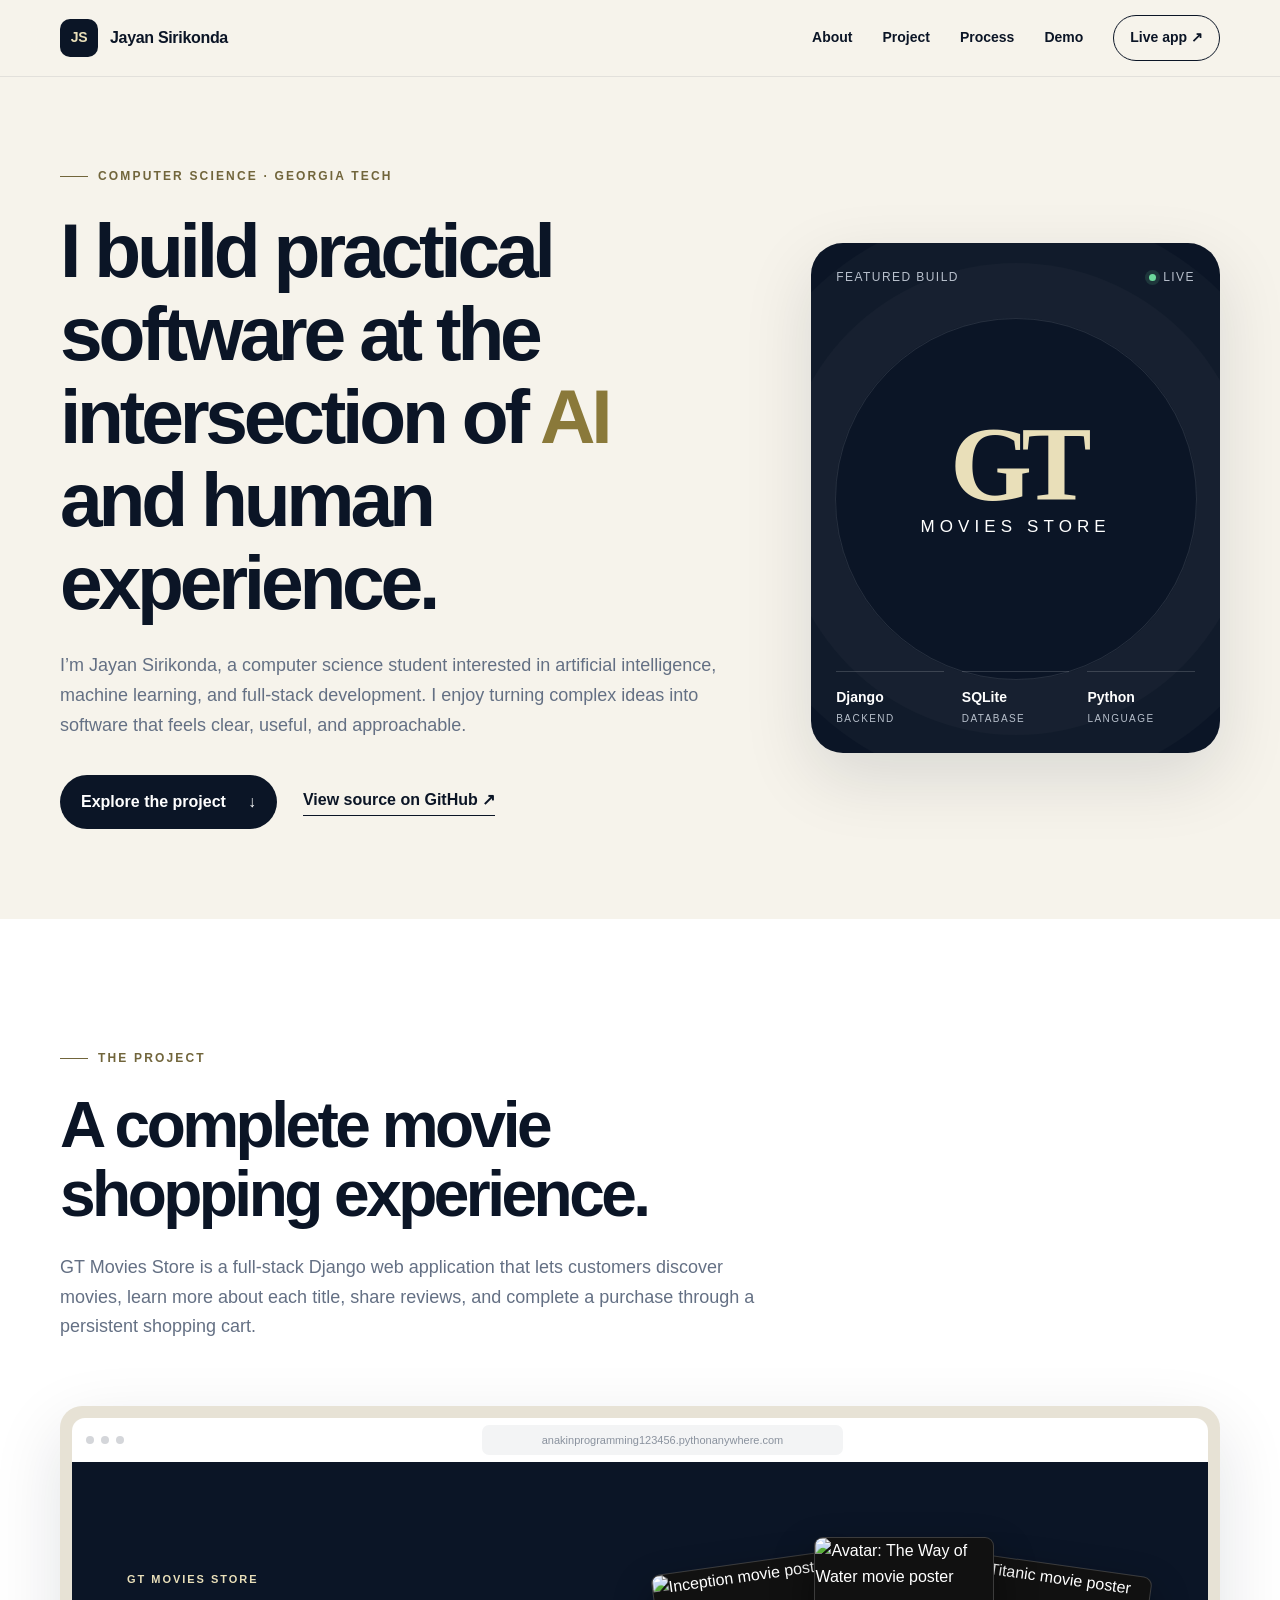
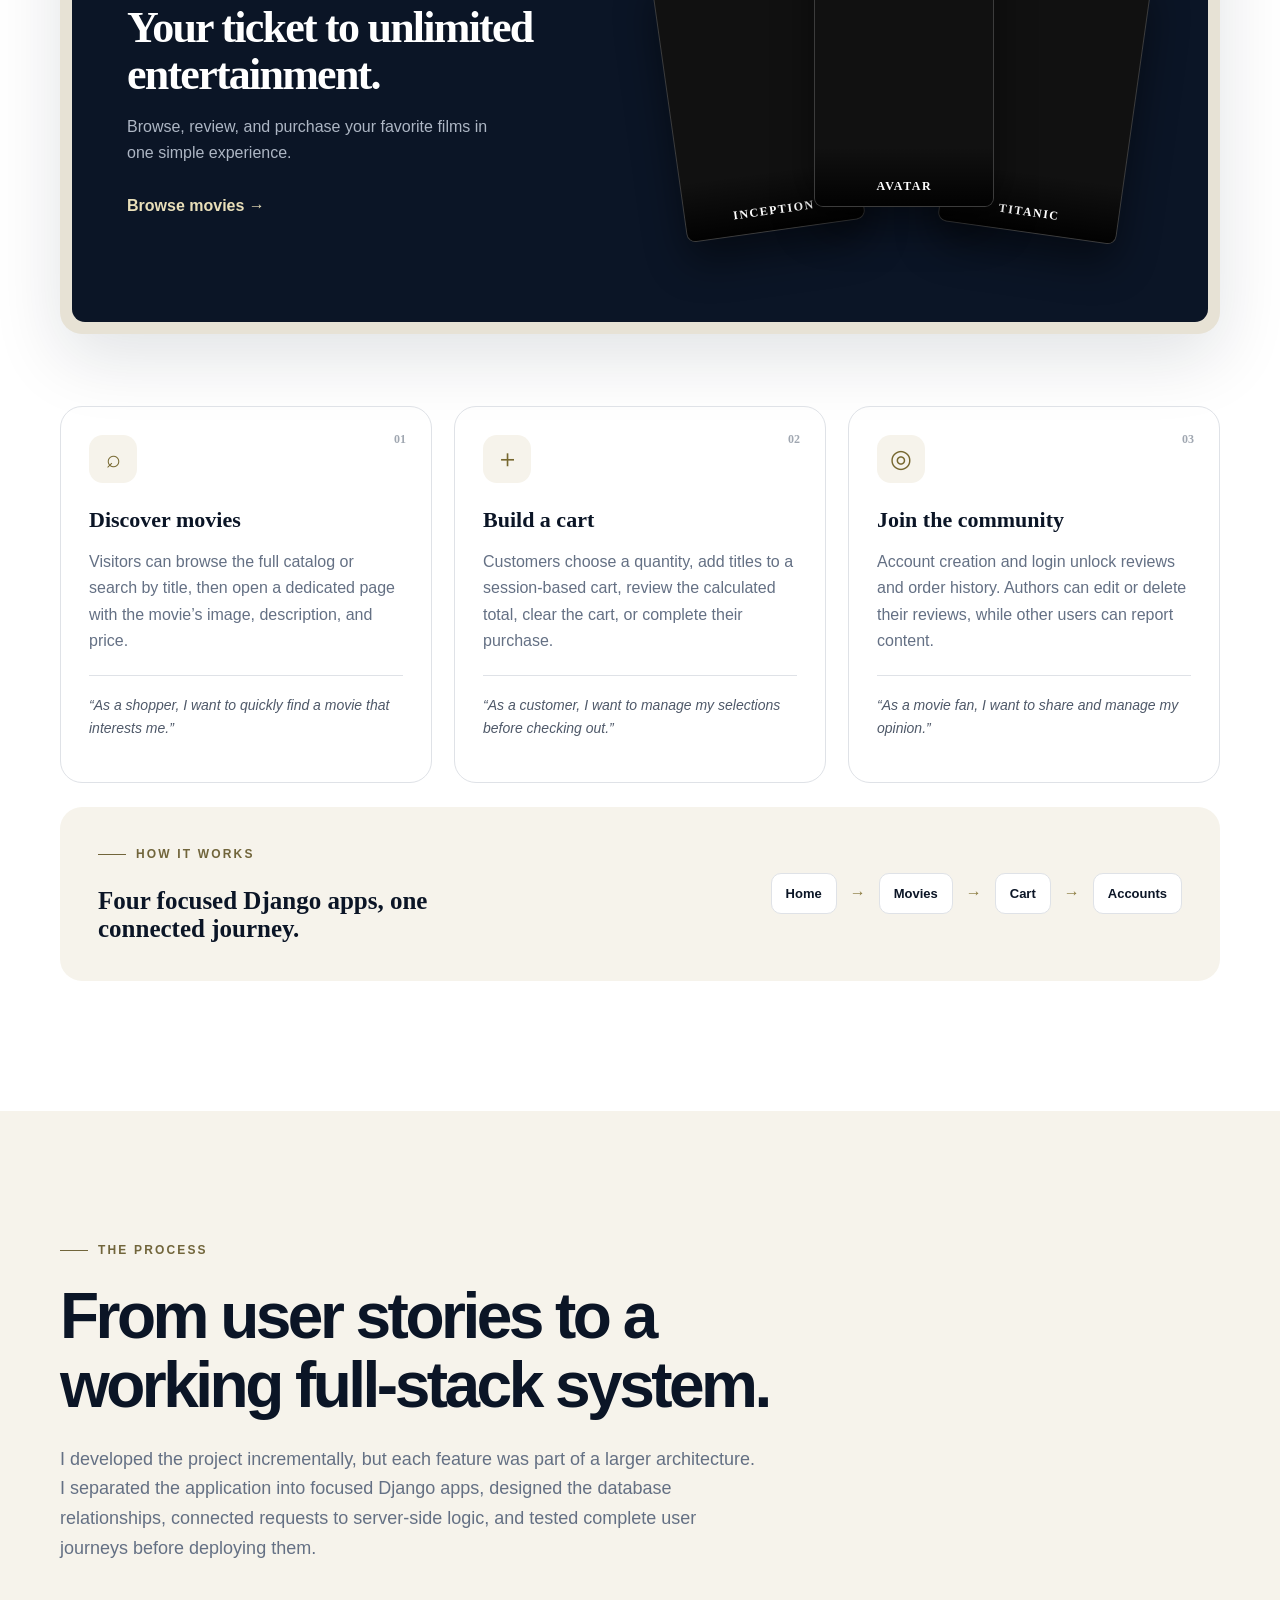
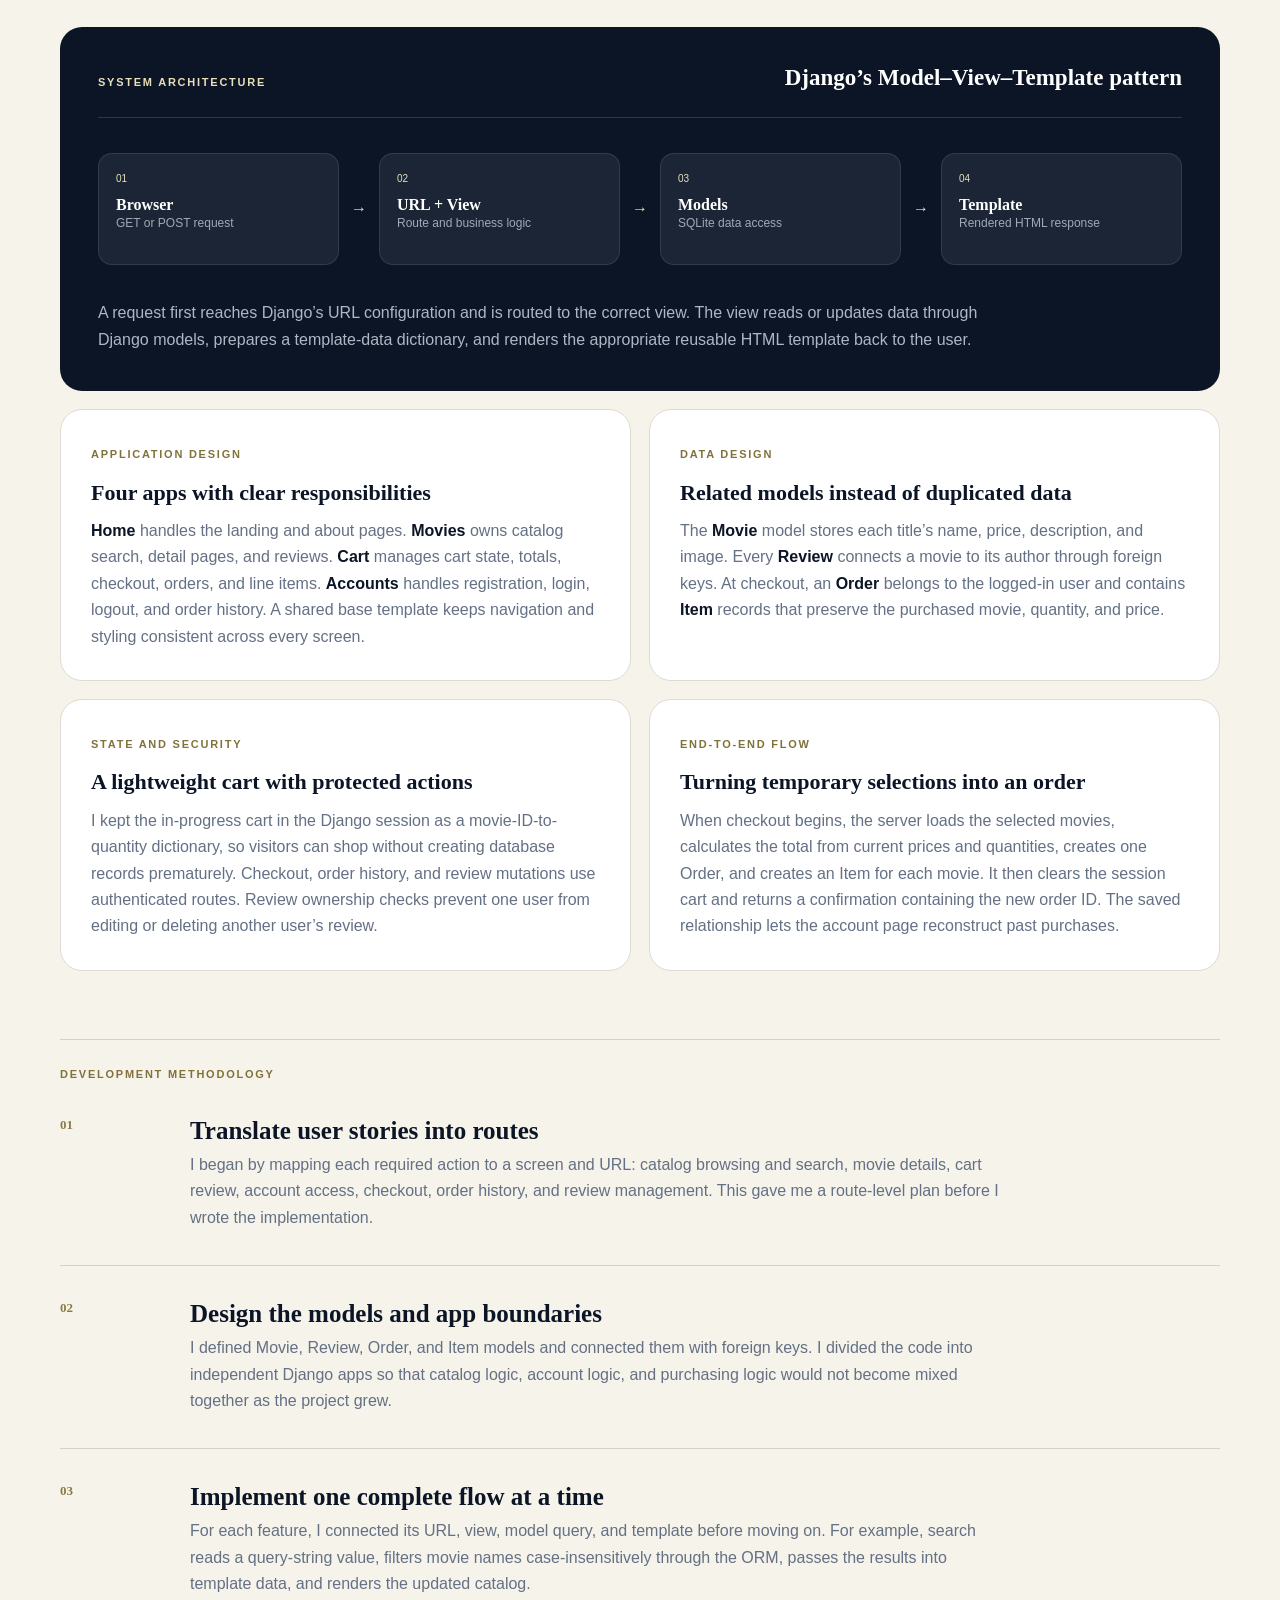
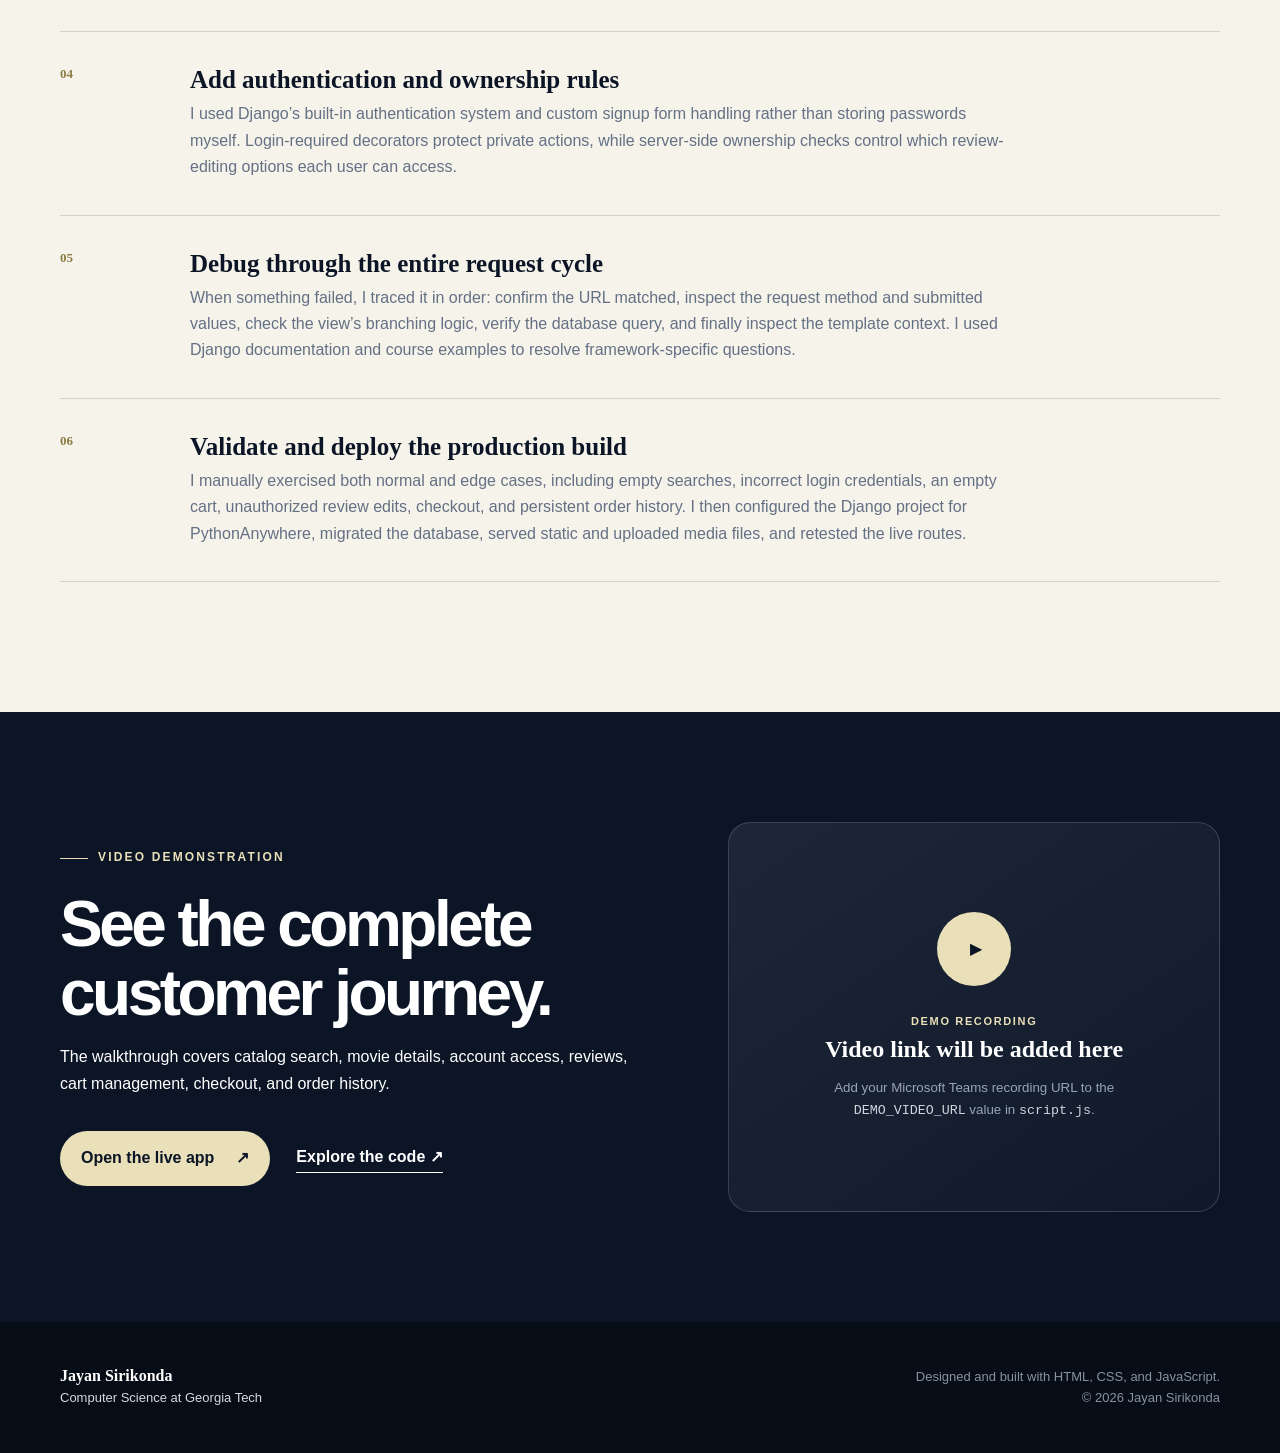
==== commit 9b98789c: "Fix cached poster card layout" ====
--- a/portfolio/index.html
+++ b/portfolio/index.html
@@ -10,7 +10,7 @@
   <link rel="preconnect" href="https://fonts.googleapis.com">
   <link rel="preconnect" href="https://fonts.gstatic.com" crossorigin>
   <link href="https://fonts.googleapis.com/css2?family=DM+Sans:wght@400;500;600;700&family=Manrope:wght@600;700;800&display=swap" rel="stylesheet">
-  <link rel="stylesheet" href="styles.css">
+  <link rel="stylesheet" href="styles.css?v=3">
 </head>
 <body>
   <a class="skip-link" href="#main">Skip to content</a>
@@ -64,9 +64,9 @@
           <div class="browser-content">
             <div class="browser-copy"><span>GT MOVIES STORE</span><h3>Your ticket to unlimited entertainment.</h3><p>Browse, review, and purchase your favorite films in one simple experience.</p><a href="https://anakinprogramming123456.pythonanywhere.com/movies/" target="_blank" rel="noreferrer">Browse movies →</a></div>
             <div class="poster-stack" aria-label="Featured movie posters">
-              <figure class="poster poster-one"><img src="assets/inception.jpg" alt="Inception movie poster"><figcaption>Inception</figcaption></figure>
-              <figure class="poster poster-two"><img src="assets/avatar.jpg" alt="Avatar: The Way of Water movie poster"><figcaption>Avatar</figcaption></figure>
-              <figure class="poster poster-three"><img src="assets/titanic.jpg" alt="Titanic movie poster"><figcaption>Titanic</figcaption></figure>
+              <figure class="poster poster-one"><img src="assets/inception.jpg" width="180" height="270" alt="Inception movie poster"><figcaption>Inception</figcaption></figure>
+              <figure class="poster poster-two"><img src="assets/avatar.jpg" width="180" height="270" alt="Avatar: The Way of Water movie poster"><figcaption>Avatar</figcaption></figure>
+              <figure class="poster poster-three"><img src="assets/titanic.jpg" width="180" height="270" alt="Titanic movie poster"><figcaption>Titanic</figcaption></figure>
             </div>
           </div>
         </div>
--- a/portfolio/styles.css
+++ b/portfolio/styles.css
@@ -3,7 +3,7 @@
 .site-header{position:sticky;top:0;z-index:20;background:rgba(246,243,235,.88);border-bottom:1px solid rgba(11,21,38,.08);backdrop-filter:blur(18px)}.nav{height:76px;display:flex;align-items:center;justify-content:space-between}.brand{display:flex;gap:12px;align-items:center;font-family:Manrope,sans-serif;font-weight:800;letter-spacing:-.02em}.brand span{display:grid;place-items:center;width:38px;height:38px;background:var(--ink);color:var(--gold-light);border-radius:10px;font-size:14px}.nav-links{display:flex;align-items:center;gap:30px;font-size:14px;font-weight:600}.nav-links>a:not(.nav-cta):hover{color:#75682f}.nav-cta{padding:10px 16px;border:1px solid var(--ink);border-radius:999px}.nav-cta:hover{background:var(--ink);color:white}.menu-button{display:none;border:0;background:none;padding:10px}.menu-button span{display:block;width:24px;height:2px;background:var(--ink);margin:5px}
 .hero{min-height:calc(100vh - 76px);display:grid;grid-template-columns:1.25fr .75fr;gap:70px;align-items:center;padding-block:90px}.eyebrow{display:flex;align-items:center;gap:10px;margin:0 0 22px;text-transform:uppercase;letter-spacing:.18em;font-size:12px;font-weight:700;color:#71653b}.eyebrow>span{display:inline-block;width:28px;height:1px;background:currentColor}.hero h1,.section-heading h2{font-family:Manrope,sans-serif;line-height:1.08;letter-spacing:-.055em;margin:0}.hero h1{font-size:clamp(48px,6vw,78px);max-width:800px}.hero h1 em{color:#8a793a;font-style:normal}.hero-intro{max-width:670px;color:var(--muted);font-size:18px;margin:28px 0 34px}.hero-actions,.demo-actions{display:flex;align-items:center;gap:26px;flex-wrap:wrap}.button{display:inline-flex;align-items:center;gap:22px;border-radius:999px;padding:14px 21px;font-weight:700}.button-primary{background:var(--ink);color:white}.button-primary:hover{background:var(--ink-2)}.text-link{font-weight:700;border-bottom:1px solid currentColor;padding-bottom:2px}
 .hero-card{background:var(--ink);color:white;min-height:510px;border-radius:32px;padding:25px;box-shadow:var(--shadow);display:flex;flex-direction:column;justify-content:space-between;overflow:hidden;position:relative}.hero-card:before{content:"";position:absolute;width:360px;height:360px;border:1px solid rgba(255,255,255,.11);border-radius:50%;top:75px;left:50%;transform:translateX(-50%);box-shadow:0 0 0 55px rgba(255,255,255,.025),0 0 0 110px rgba(255,255,255,.025)}.card-topline,.hero-card-bottom{position:relative;z-index:1;display:flex;justify-content:space-between;color:#b8c0cc;font-size:12px;text-transform:uppercase;letter-spacing:.12em}.status{display:flex;align-items:center;gap:7px}.status i{width:7px;height:7px;border-radius:50%;background:#6cd89b;box-shadow:0 0 0 4px rgba(108,216,155,.14)}.project-mark{position:relative;z-index:1;text-align:center}.project-mark span{display:block;font-family:Manrope;font-size:105px;line-height:.9;font-weight:800;letter-spacing:-.1em;color:var(--gold-light)}.project-mark small{font-size:17px;letter-spacing:.3em;text-transform:uppercase}.hero-card-bottom{gap:18px}.hero-card-bottom div{flex:1;border-top:1px solid rgba(255,255,255,.16);padding-top:14px}.hero-card-bottom strong,.hero-card-bottom span{display:block}.hero-card-bottom strong{color:white;font-size:14px;letter-spacing:0;text-transform:none}.hero-card-bottom span{font-size:10px;margin-top:2px}
-.project-section{background:var(--paper);padding:130px 0}.section-heading{max-width:760px}.section-heading h2{font-size:clamp(40px,5vw,64px)}.section-heading>p:last-child{color:var(--muted);font-size:18px;margin:24px 0 0;max-width:700px}.browser{margin:64px 0;background:#e7e2d5;border-radius:var(--radius);padding:12px;box-shadow:var(--shadow)}.browser-bar{height:44px;background:white;border-radius:13px 13px 0 0;display:flex;align-items:center;gap:7px;padding:0 14px}.browser-bar i{width:8px;height:8px;border-radius:50%;background:#d4d6da}.browser-bar span{margin:auto;color:#8a929e;font-size:11px;background:#f3f4f5;padding:6px 60px;border-radius:7px}.browser-content{min-height:460px;background:var(--ink);color:white;border-radius:0 0 13px 13px;display:grid;grid-template-columns:.9fr 1.1fr;align-items:center;overflow:hidden;padding:55px}.browser-copy{position:relative;z-index:2}.browser-copy>span{color:var(--gold-light);letter-spacing:.18em;font-size:11px;font-weight:700}.browser-copy h3{font-family:Manrope;font-size:44px;line-height:1.05;letter-spacing:-.04em;margin:14px 0}.browser-copy p{color:#adb6c4;max-width:390px}.browser-copy a{display:inline-block;color:var(--gold-light);font-weight:700;margin-top:10px}.poster-stack{height:310px;position:relative}.poster{position:absolute;width:180px;height:270px;border-radius:8px;display:flex;align-items:flex-end;justify-content:center;padding:20px 8px;font:800 15px Manrope;letter-spacing:.12em;box-shadow:0 20px 40px rgba(0,0,0,.35)}.poster:after{content:"";position:absolute;inset:0;background:radial-gradient(circle at 50% 35%,transparent 0 12%,rgba(0,0,0,.3) 48%,rgba(0,0,0,.8) 100%);border-radius:inherit}.poster-one{left:14%;top:25px;transform:rotate(-8deg);background:linear-gradient(145deg,#22477e,#1e1612)}.poster-two{left:40%;z-index:2;background:linear-gradient(145deg,#10858b,#051c3c)}.poster-three{left:65%;top:27px;transform:rotate(8deg);background:linear-gradient(145deg,#d5a691,#28384d)}
+.project-section{background:var(--paper);padding:130px 0}.section-heading{max-width:760px}.section-heading h2{font-size:clamp(40px,5vw,64px)}.section-heading>p:last-child{color:var(--muted);font-size:18px;margin:24px 0 0;max-width:700px}.browser{margin:64px 0;background:#e7e2d5;border-radius:var(--radius);padding:12px;box-shadow:var(--shadow)}.browser-bar{height:44px;background:white;border-radius:13px 13px 0 0;display:flex;align-items:center;gap:7px;padding:0 14px}.browser-bar i{width:8px;height:8px;border-radius:50%;background:#d4d6da}.browser-bar span{margin:auto;color:#8a929e;font-size:11px;background:#f3f4f5;padding:6px 60px;border-radius:7px}.browser-content{min-height:460px;background:var(--ink);color:white;border-radius:0 0 13px 13px;display:grid;grid-template-columns:.9fr 1.1fr;align-items:center;overflow:hidden;padding:55px}.browser-copy{position:relative;z-index:2}.browser-copy>span{color:var(--gold-light);letter-spacing:.18em;font-size:11px;font-weight:700}.browser-copy h3{font-family:Manrope;font-size:44px;line-height:1.05;letter-spacing:-.04em;margin:14px 0}.browser-copy p{color:#adb6c4;max-width:390px}.browser-copy a{display:inline-block;color:var(--gold-light);font-weight:700;margin-top:10px}.poster-stack{height:310px;position:relative}.poster{position:absolute;width:180px;height:270px;margin:0;border-radius:9px;overflow:hidden;background:#111;box-shadow:0 20px 40px rgba(0,0,0,.48);border:1px solid rgba(255,255,255,.18)}.poster img{display:block;width:100%;height:100%;object-fit:cover}.poster figcaption{position:absolute;left:0;right:0;bottom:0;padding:32px 10px 12px;background:linear-gradient(transparent,rgba(0,0,0,.9));color:white;text-align:center;font:800 12px Manrope;letter-spacing:.13em;text-transform:uppercase}.poster-one{left:14%;top:25px;transform:rotate(-8deg)}.poster-two{left:40%;z-index:2}.poster-three{left:65%;top:27px;transform:rotate(8deg)}
 .feature-grid{display:grid;grid-template-columns:repeat(3,1fr);gap:22px;margin-top:72px}.feature{border:1px solid var(--line);border-radius:var(--radius);padding:28px;position:relative}.feature-number{position:absolute;right:25px;top:25px;color:#a0a7b1;font:600 12px Manrope}.feature-icon{width:48px;height:48px;border-radius:14px;background:var(--cream);display:grid;place-items:center;font-size:25px;color:#76672f}.feature h3{font:700 22px Manrope;margin:24px 0 10px}.feature p{color:var(--muted)}.feature .story{border-top:1px solid var(--line);padding-top:18px;margin-top:20px;font-style:italic;font-size:14px;color:#4f5969}.architecture{margin-top:24px;background:var(--cream);border-radius:var(--radius);padding:38px;display:flex;align-items:center;justify-content:space-between;gap:40px}.architecture h3{font:700 25px Manrope;margin:0;max-width:420px}.architecture-flow{display:flex;align-items:center;gap:13px;flex-wrap:wrap}.architecture-flow span{background:white;border:1px solid var(--line);border-radius:10px;padding:9px 14px;font-weight:700;font-size:13px}.architecture-flow i{color:#8b7b40;font-style:normal}
 .process{padding:130px 0}.system-map{margin-top:64px;background:var(--ink);color:white;border-radius:var(--radius);padding:38px}.system-map-heading{display:flex;align-items:end;justify-content:space-between;gap:30px;padding-bottom:26px;border-bottom:1px solid rgba(255,255,255,.14)}.system-map-heading span,.architecture-detail>span{color:var(--gold-light);font-size:11px;font-weight:700;letter-spacing:.16em;text-transform:uppercase}.system-map-heading strong{font:700 23px Manrope}.system-flow{display:grid;grid-template-columns:1fr auto 1fr auto 1fr auto 1fr;align-items:center;gap:12px;padding:35px 0}.system-flow div{min-height:112px;background:rgba(255,255,255,.07);border:1px solid rgba(255,255,255,.1);border-radius:14px;padding:17px}.system-flow small,.system-flow strong,.system-flow span{display:block}.system-flow small{color:var(--gold-light);font-size:10px}.system-flow strong{font:700 16px Manrope;margin-top:8px}.system-flow span{color:#9fa9b8;font-size:12px}.system-flow i{color:var(--gold-light);font-style:normal}.system-map>p{color:#aeb7c4;margin:0;max-width:920px}.architecture-details{display:grid;grid-template-columns:1fr 1fr;gap:18px;margin-top:18px}.architecture-detail{background:white;border:1px solid #dedbd3;border-radius:var(--radius);padding:30px}.architecture-detail>span{color:#81723b}.architecture-detail h3{font:700 22px Manrope;line-height:1.25;margin:12px 0}.architecture-detail p{color:var(--muted);margin:0}.architecture-detail p strong{color:var(--ink)}.timeline{list-style:none;margin:68px 0 0;padding:0;border-top:1px solid #d5d1c8}.timeline:before{content:"Development methodology";display:block;color:#81723b;font-size:11px;font-weight:700;letter-spacing:.16em;text-transform:uppercase;padding-top:25px}.timeline li{display:grid;grid-template-columns:100px 1fr;gap:30px;padding:34px 0;border-bottom:1px solid #d5d1c8}.timeline li>span{font:700 13px Manrope;color:#8b7b40}.timeline h3{font:700 25px Manrope;margin:0 0 7px}.timeline p{color:var(--muted);margin:0;max-width:820px}
 .demo-section{background:var(--ink);color:white;padding:110px 0}.demo-grid{display:grid;grid-template-columns:1fr .85fr;align-items:center;gap:90px}.eyebrow.light{color:var(--gold-light)}.demo-section .section-heading>p:last-child{color:#adb6c4}.button-gold{background:var(--gold-light);color:var(--ink)}.light-link{color:white}.demo-actions{margin-top:34px}.video-card{min-height:390px;border:1px solid rgba(255,255,255,.16);border-radius:var(--radius);background:linear-gradient(145deg,rgba(255,255,255,.08),rgba(255,255,255,.02));display:flex;flex-direction:column;align-items:center;justify-content:center;text-align:center;padding:40px}.play{width:74px;height:74px;border-radius:50%;display:grid;place-items:center;background:var(--gold-light);color:var(--ink);padding-left:4px;margin-bottom:26px}.video-card p{color:var(--gold-light);text-transform:uppercase;letter-spacing:.15em;font-size:11px;font-weight:700;margin:0}.video-card strong{font:700 24px Manrope;margin-top:5px}.video-card small{color:#99a4b4;max-width:330px;margin-top:14px}.video-card code{color:#cfd5dd}.video-card a{margin-top:20px;background:white;color:var(--ink);padding:11px 18px;border-radius:999px;font-weight:700}
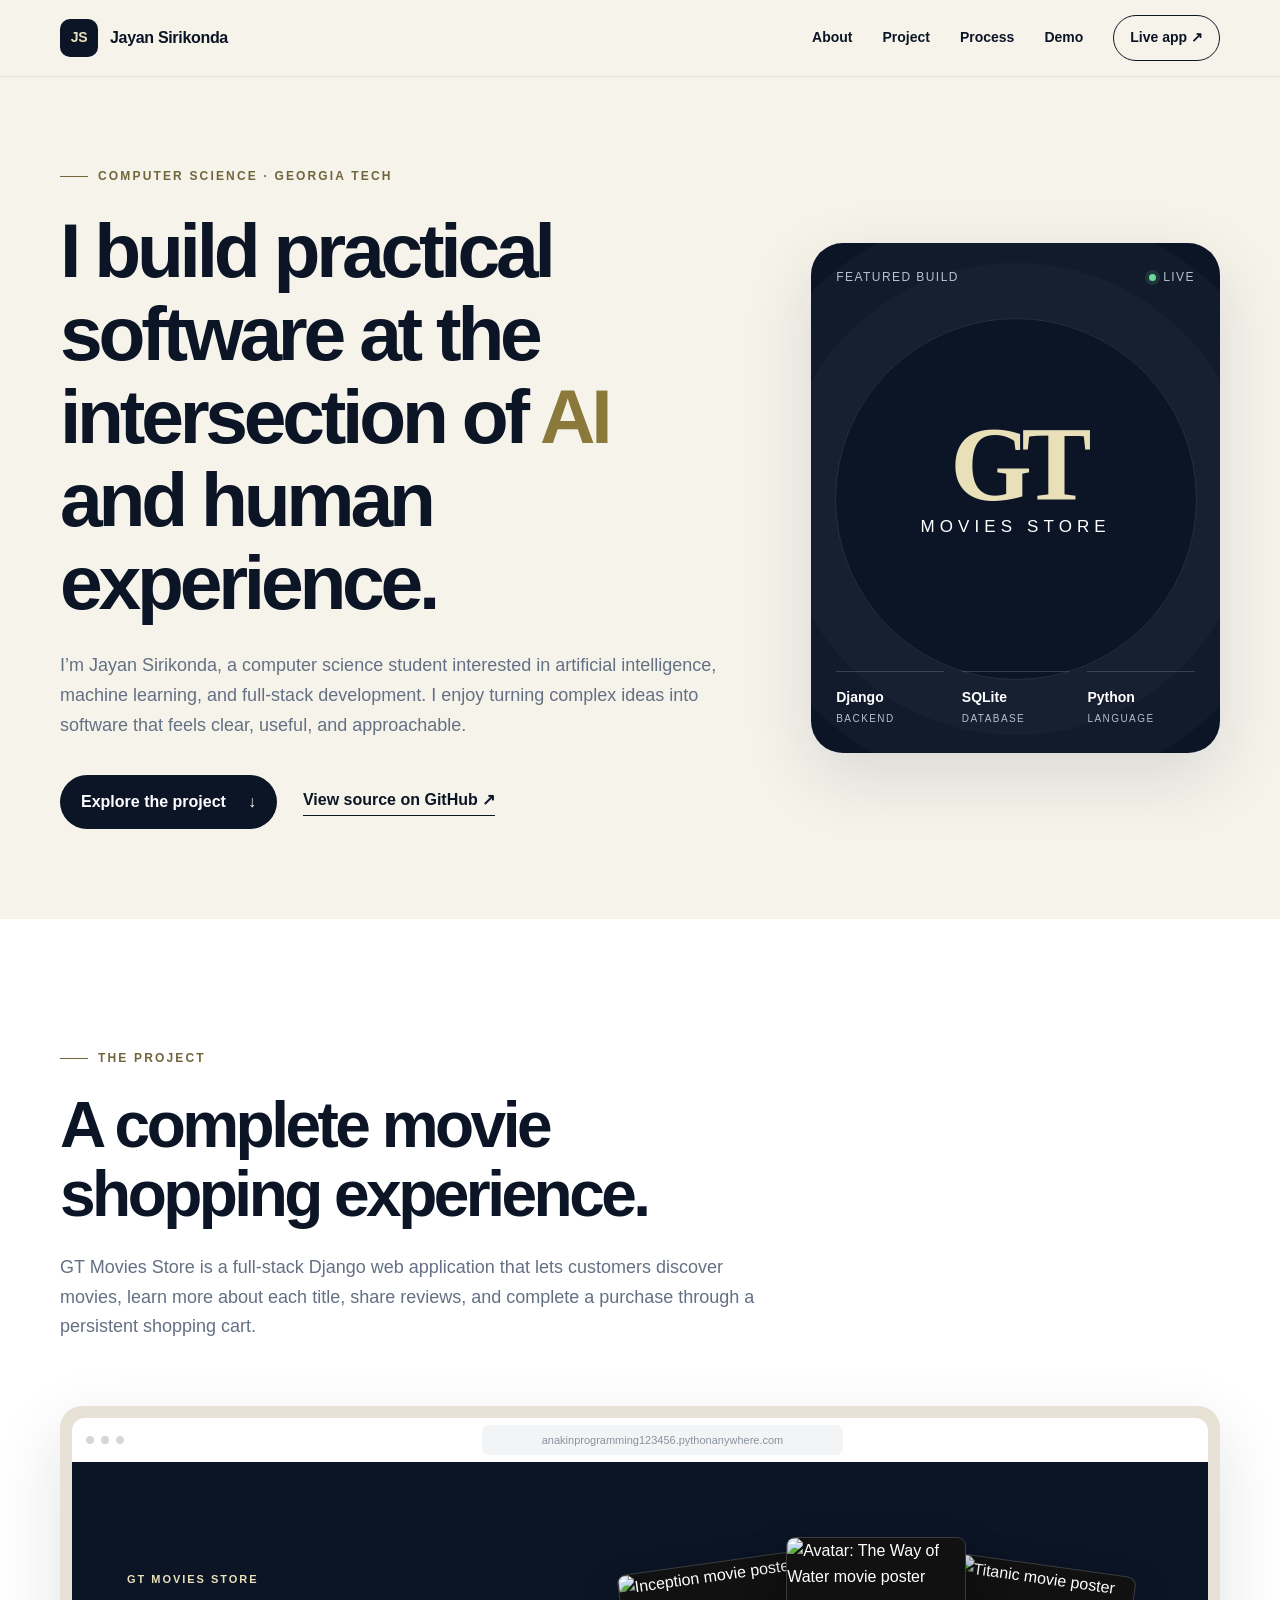
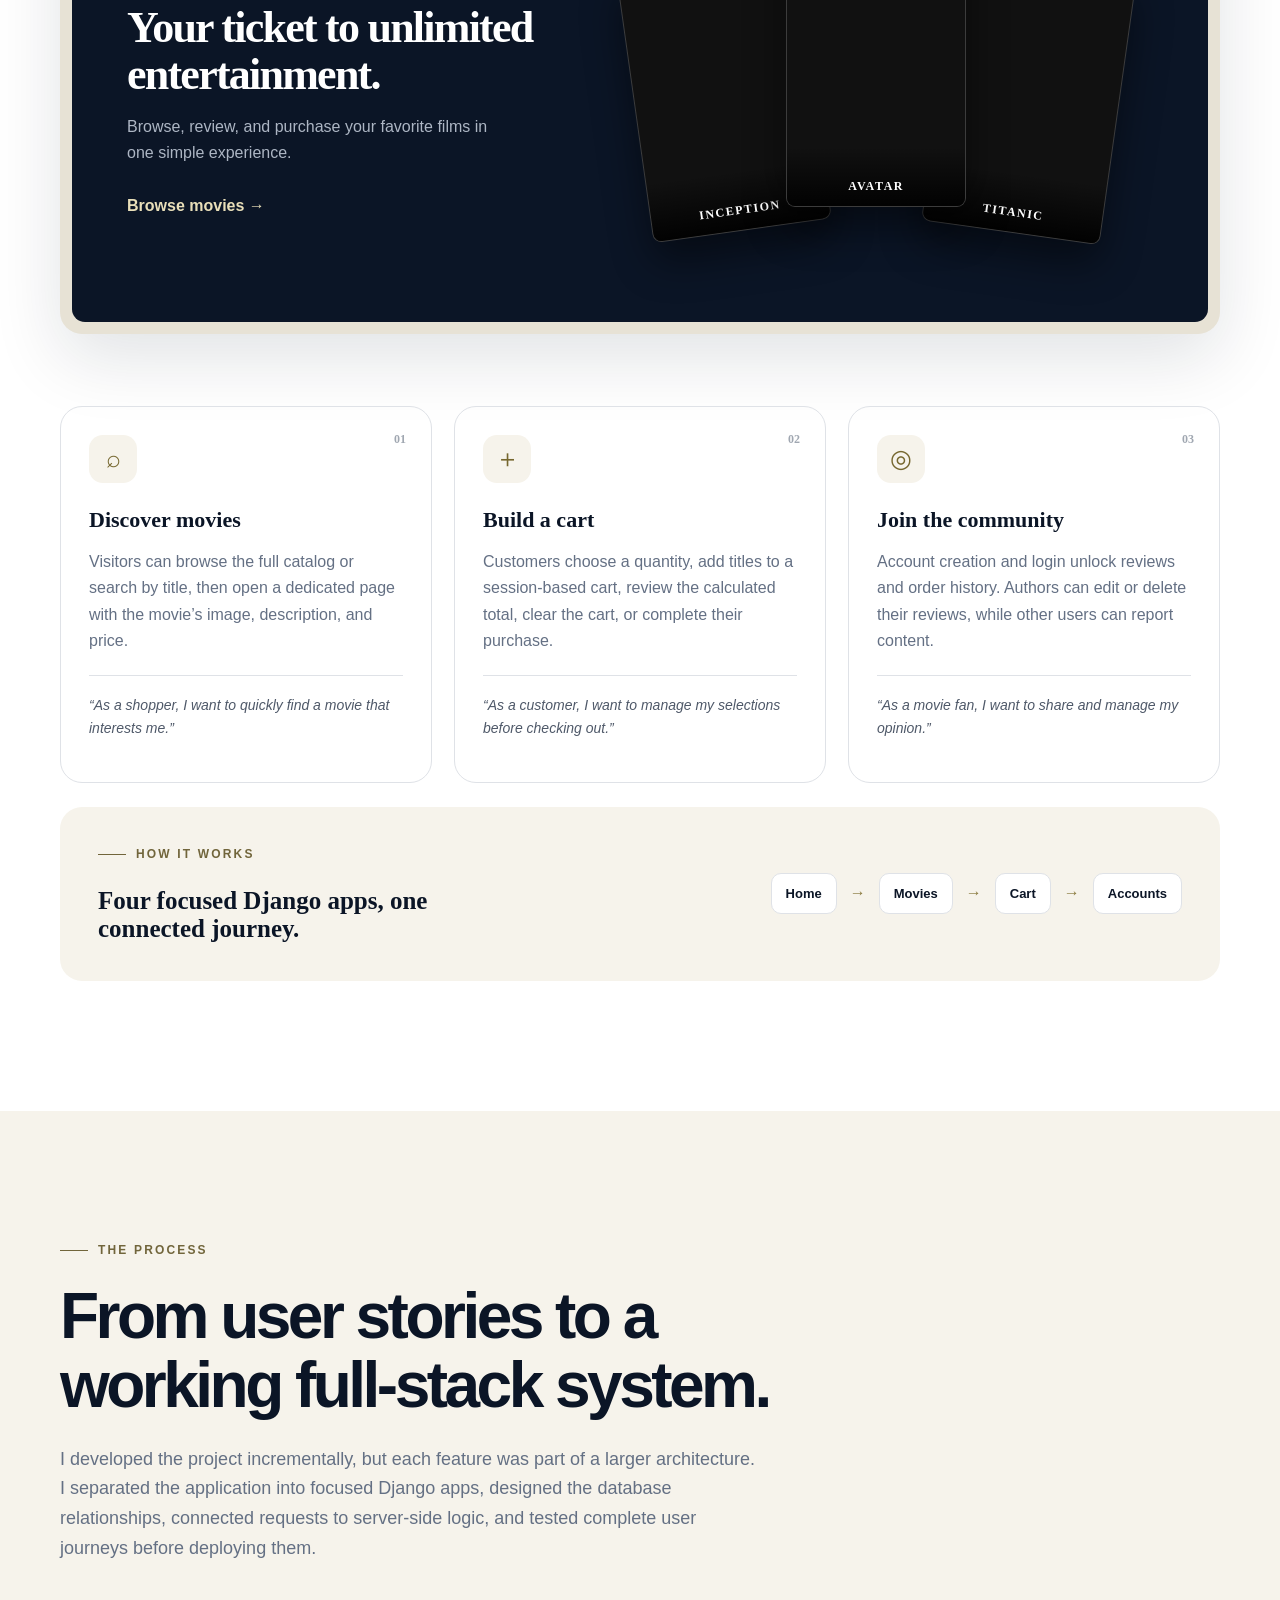
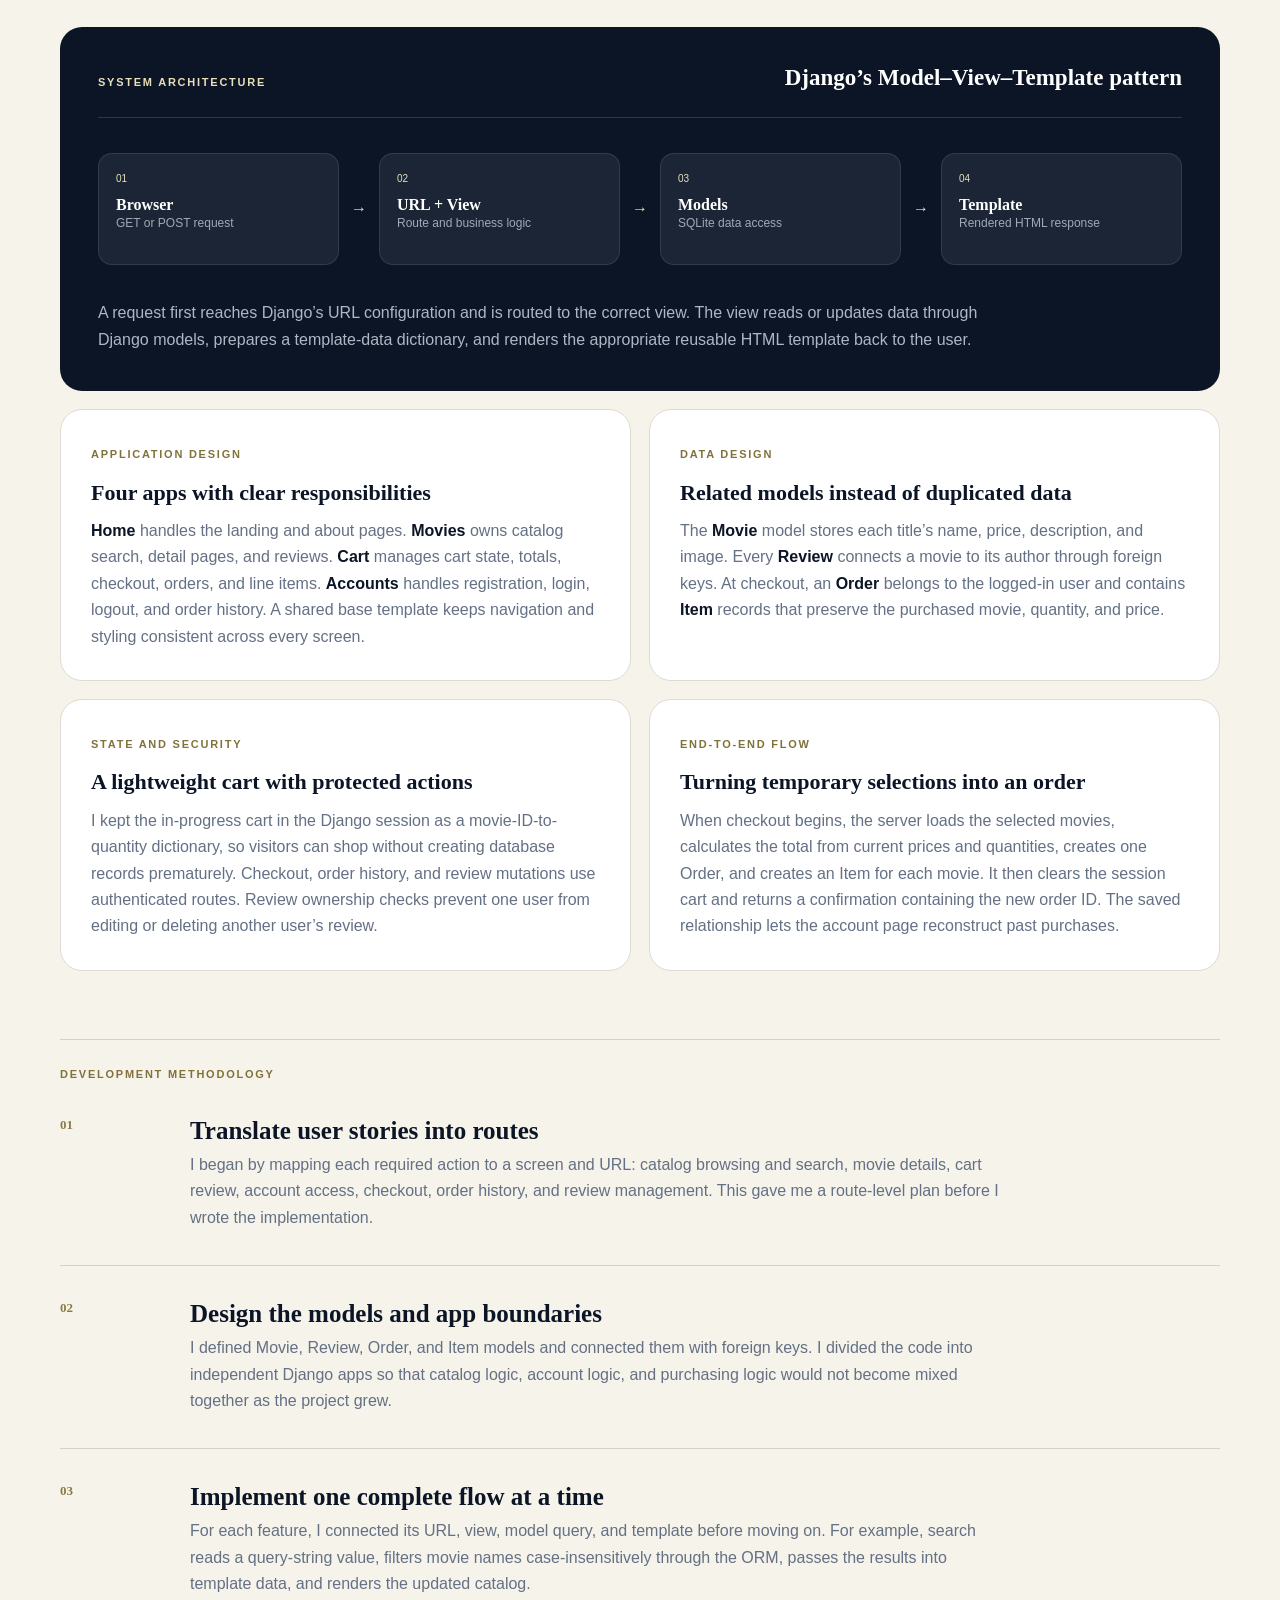
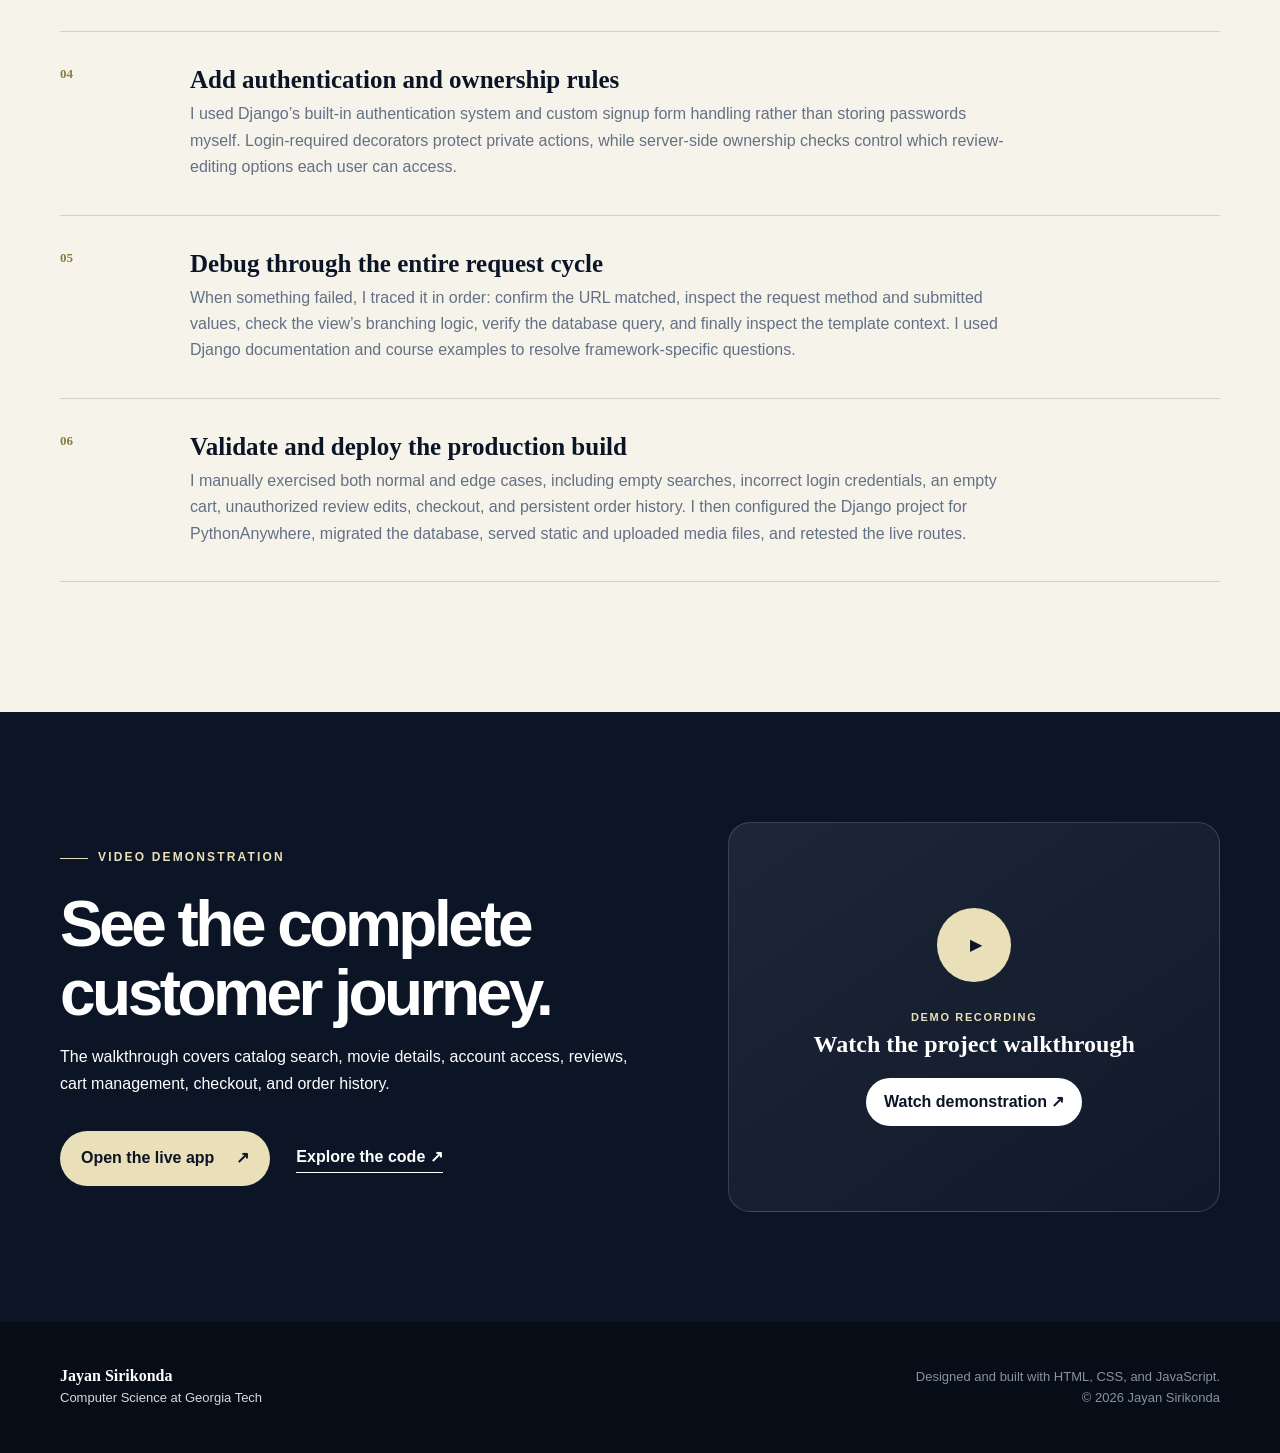
==== commit d9fa95ab: "Display project demo link directly" ====
--- a/portfolio/index.html
+++ b/portfolio/index.html
@@ -124,12 +124,12 @@
     <section class="demo-section" id="demo">
       <div class="shell demo-grid">
         <div class="section-heading reveal"><p class="eyebrow light"><span></span> Video demonstration</p><h2>See the complete customer journey.</h2><p>The walkthrough covers catalog search, movie details, account access, reviews, cart management, checkout, and order history.</p><div class="demo-actions"><a class="button button-gold" href="https://anakinprogramming123456.pythonanywhere.com/" target="_blank" rel="noreferrer">Open the live app <span aria-hidden="true">↗</span></a><a class="text-link light-link" href="https://github.com/sjayan009/moviesstore" target="_blank" rel="noreferrer">Explore the code <span aria-hidden="true">↗</span></a></div></div>
-        <div class="video-card reveal"><div class="play" aria-hidden="true">▶</div><p>Demo recording</p><strong>Video link will be added here</strong><small>Add your Microsoft Teams recording URL to the <code>DEMO_VIDEO_URL</code> value in <code>script.js</code>.</small><a id="demo-video-link" href="#" hidden target="_blank" rel="noreferrer">Watch demonstration <span aria-hidden="true">↗</span></a></div>
+        <div class="video-card reveal"><div class="play" aria-hidden="true">▶</div><p>Demo recording</p><strong>Watch the project walkthrough</strong><small>A six-minute demonstration of the complete GT Movies Store experience.</small><a id="demo-video-link" href="https://drive.google.com/file/d/1zQbxGZYo-ll_Jpl1X71B-AWGVedBwJG2/view?usp=drivesdk" target="_blank" rel="noreferrer">Watch demonstration <span aria-hidden="true">↗</span></a></div>
       </div>
     </section>
   </main>
 
   <footer><div class="shell"><p><strong>Jayan Sirikonda</strong><br>Computer Science at Georgia Tech</p><p>Designed and built with HTML, CSS, and JavaScript.<br><span>© <span id="year"></span> Jayan Sirikonda</span></p></div></footer>
-  <script src="script.js"></script>
+  <script src="script.js?v=3"></script>
 </body>
 </html>
--- a/portfolio/styles.css
+++ b/portfolio/styles.css
@@ -3,7 +3,7 @@
 .site-header{position:sticky;top:0;z-index:20;background:rgba(246,243,235,.88);border-bottom:1px solid rgba(11,21,38,.08);backdrop-filter:blur(18px)}.nav{height:76px;display:flex;align-items:center;justify-content:space-between}.brand{display:flex;gap:12px;align-items:center;font-family:Manrope,sans-serif;font-weight:800;letter-spacing:-.02em}.brand span{display:grid;place-items:center;width:38px;height:38px;background:var(--ink);color:var(--gold-light);border-radius:10px;font-size:14px}.nav-links{display:flex;align-items:center;gap:30px;font-size:14px;font-weight:600}.nav-links>a:not(.nav-cta):hover{color:#75682f}.nav-cta{padding:10px 16px;border:1px solid var(--ink);border-radius:999px}.nav-cta:hover{background:var(--ink);color:white}.menu-button{display:none;border:0;background:none;padding:10px}.menu-button span{display:block;width:24px;height:2px;background:var(--ink);margin:5px}
 .hero{min-height:calc(100vh - 76px);display:grid;grid-template-columns:1.25fr .75fr;gap:70px;align-items:center;padding-block:90px}.eyebrow{display:flex;align-items:center;gap:10px;margin:0 0 22px;text-transform:uppercase;letter-spacing:.18em;font-size:12px;font-weight:700;color:#71653b}.eyebrow>span{display:inline-block;width:28px;height:1px;background:currentColor}.hero h1,.section-heading h2{font-family:Manrope,sans-serif;line-height:1.08;letter-spacing:-.055em;margin:0}.hero h1{font-size:clamp(48px,6vw,78px);max-width:800px}.hero h1 em{color:#8a793a;font-style:normal}.hero-intro{max-width:670px;color:var(--muted);font-size:18px;margin:28px 0 34px}.hero-actions,.demo-actions{display:flex;align-items:center;gap:26px;flex-wrap:wrap}.button{display:inline-flex;align-items:center;gap:22px;border-radius:999px;padding:14px 21px;font-weight:700}.button-primary{background:var(--ink);color:white}.button-primary:hover{background:var(--ink-2)}.text-link{font-weight:700;border-bottom:1px solid currentColor;padding-bottom:2px}
 .hero-card{background:var(--ink);color:white;min-height:510px;border-radius:32px;padding:25px;box-shadow:var(--shadow);display:flex;flex-direction:column;justify-content:space-between;overflow:hidden;position:relative}.hero-card:before{content:"";position:absolute;width:360px;height:360px;border:1px solid rgba(255,255,255,.11);border-radius:50%;top:75px;left:50%;transform:translateX(-50%);box-shadow:0 0 0 55px rgba(255,255,255,.025),0 0 0 110px rgba(255,255,255,.025)}.card-topline,.hero-card-bottom{position:relative;z-index:1;display:flex;justify-content:space-between;color:#b8c0cc;font-size:12px;text-transform:uppercase;letter-spacing:.12em}.status{display:flex;align-items:center;gap:7px}.status i{width:7px;height:7px;border-radius:50%;background:#6cd89b;box-shadow:0 0 0 4px rgba(108,216,155,.14)}.project-mark{position:relative;z-index:1;text-align:center}.project-mark span{display:block;font-family:Manrope;font-size:105px;line-height:.9;font-weight:800;letter-spacing:-.1em;color:var(--gold-light)}.project-mark small{font-size:17px;letter-spacing:.3em;text-transform:uppercase}.hero-card-bottom{gap:18px}.hero-card-bottom div{flex:1;border-top:1px solid rgba(255,255,255,.16);padding-top:14px}.hero-card-bottom strong,.hero-card-bottom span{display:block}.hero-card-bottom strong{color:white;font-size:14px;letter-spacing:0;text-transform:none}.hero-card-bottom span{font-size:10px;margin-top:2px}
-.project-section{background:var(--paper);padding:130px 0}.section-heading{max-width:760px}.section-heading h2{font-size:clamp(40px,5vw,64px)}.section-heading>p:last-child{color:var(--muted);font-size:18px;margin:24px 0 0;max-width:700px}.browser{margin:64px 0;background:#e7e2d5;border-radius:var(--radius);padding:12px;box-shadow:var(--shadow)}.browser-bar{height:44px;background:white;border-radius:13px 13px 0 0;display:flex;align-items:center;gap:7px;padding:0 14px}.browser-bar i{width:8px;height:8px;border-radius:50%;background:#d4d6da}.browser-bar span{margin:auto;color:#8a929e;font-size:11px;background:#f3f4f5;padding:6px 60px;border-radius:7px}.browser-content{min-height:460px;background:var(--ink);color:white;border-radius:0 0 13px 13px;display:grid;grid-template-columns:.9fr 1.1fr;align-items:center;overflow:hidden;padding:55px}.browser-copy{position:relative;z-index:2}.browser-copy>span{color:var(--gold-light);letter-spacing:.18em;font-size:11px;font-weight:700}.browser-copy h3{font-family:Manrope;font-size:44px;line-height:1.05;letter-spacing:-.04em;margin:14px 0}.browser-copy p{color:#adb6c4;max-width:390px}.browser-copy a{display:inline-block;color:var(--gold-light);font-weight:700;margin-top:10px}.poster-stack{height:310px;position:relative}.poster{position:absolute;width:180px;height:270px;margin:0;border-radius:9px;overflow:hidden;background:#111;box-shadow:0 20px 40px rgba(0,0,0,.48);border:1px solid rgba(255,255,255,.18)}.poster img{display:block;width:100%;height:100%;object-fit:cover}.poster figcaption{position:absolute;left:0;right:0;bottom:0;padding:32px 10px 12px;background:linear-gradient(transparent,rgba(0,0,0,.9));color:white;text-align:center;font:800 12px Manrope;letter-spacing:.13em;text-transform:uppercase}.poster-one{left:14%;top:25px;transform:rotate(-8deg)}.poster-two{left:40%;z-index:2}.poster-three{left:65%;top:27px;transform:rotate(8deg)}
+.project-section{background:var(--paper);padding:130px 0}.section-heading{max-width:760px}.section-heading h2{font-size:clamp(40px,5vw,64px)}.section-heading>p:last-child{color:var(--muted);font-size:18px;margin:24px 0 0;max-width:700px}.browser{margin:64px 0;background:#e7e2d5;border-radius:var(--radius);padding:12px;box-shadow:var(--shadow)}.browser-bar{height:44px;background:white;border-radius:13px 13px 0 0;display:flex;align-items:center;gap:7px;padding:0 14px}.browser-bar i{width:8px;height:8px;border-radius:50%;background:#d4d6da}.browser-bar span{margin:auto;color:#8a929e;font-size:11px;background:#f3f4f5;padding:6px 60px;border-radius:7px}.browser-content{min-height:460px;background:var(--ink);color:white;border-radius:0 0 13px 13px;display:grid;grid-template-columns:minmax(0,.9fr) minmax(0,1.1fr);align-items:center;overflow:hidden;padding:55px}.browser-copy{position:relative;z-index:4;min-width:0}.browser-copy>span{color:var(--gold-light);letter-spacing:.18em;font-size:11px;font-weight:700}.browser-copy h3{font-family:Manrope;font-size:44px;line-height:1.05;letter-spacing:-.04em;margin:14px 0}.browser-copy p{color:#adb6c4;max-width:390px}.browser-copy a{display:inline-block;color:var(--gold-light);font-weight:700;margin-top:10px}.poster-stack{height:310px;position:relative;min-width:0;isolation:isolate}.poster{position:absolute;width:180px;height:270px;max-width:32%;margin:0;border-radius:9px;overflow:hidden;background:#111;box-shadow:0 20px 40px rgba(0,0,0,.48);border:1px solid rgba(255,255,255,.18)}.poster img{display:block;width:100%;max-width:100%;height:100%;object-fit:cover}.poster figcaption{position:absolute;left:0;right:0;bottom:0;padding:32px 10px 12px;background:linear-gradient(transparent,rgba(0,0,0,.9));color:white;text-align:center;font:800 12px Manrope;letter-spacing:.13em;text-transform:uppercase}.poster-one{left:8%;top:25px;transform:rotate(-8deg)}.poster-two{left:35%;z-index:2}.poster-three{left:62%;top:27px;transform:rotate(8deg)}
 .feature-grid{display:grid;grid-template-columns:repeat(3,1fr);gap:22px;margin-top:72px}.feature{border:1px solid var(--line);border-radius:var(--radius);padding:28px;position:relative}.feature-number{position:absolute;right:25px;top:25px;color:#a0a7b1;font:600 12px Manrope}.feature-icon{width:48px;height:48px;border-radius:14px;background:var(--cream);display:grid;place-items:center;font-size:25px;color:#76672f}.feature h3{font:700 22px Manrope;margin:24px 0 10px}.feature p{color:var(--muted)}.feature .story{border-top:1px solid var(--line);padding-top:18px;margin-top:20px;font-style:italic;font-size:14px;color:#4f5969}.architecture{margin-top:24px;background:var(--cream);border-radius:var(--radius);padding:38px;display:flex;align-items:center;justify-content:space-between;gap:40px}.architecture h3{font:700 25px Manrope;margin:0;max-width:420px}.architecture-flow{display:flex;align-items:center;gap:13px;flex-wrap:wrap}.architecture-flow span{background:white;border:1px solid var(--line);border-radius:10px;padding:9px 14px;font-weight:700;font-size:13px}.architecture-flow i{color:#8b7b40;font-style:normal}
 .process{padding:130px 0}.system-map{margin-top:64px;background:var(--ink);color:white;border-radius:var(--radius);padding:38px}.system-map-heading{display:flex;align-items:end;justify-content:space-between;gap:30px;padding-bottom:26px;border-bottom:1px solid rgba(255,255,255,.14)}.system-map-heading span,.architecture-detail>span{color:var(--gold-light);font-size:11px;font-weight:700;letter-spacing:.16em;text-transform:uppercase}.system-map-heading strong{font:700 23px Manrope}.system-flow{display:grid;grid-template-columns:1fr auto 1fr auto 1fr auto 1fr;align-items:center;gap:12px;padding:35px 0}.system-flow div{min-height:112px;background:rgba(255,255,255,.07);border:1px solid rgba(255,255,255,.1);border-radius:14px;padding:17px}.system-flow small,.system-flow strong,.system-flow span{display:block}.system-flow small{color:var(--gold-light);font-size:10px}.system-flow strong{font:700 16px Manrope;margin-top:8px}.system-flow span{color:#9fa9b8;font-size:12px}.system-flow i{color:var(--gold-light);font-style:normal}.system-map>p{color:#aeb7c4;margin:0;max-width:920px}.architecture-details{display:grid;grid-template-columns:1fr 1fr;gap:18px;margin-top:18px}.architecture-detail{background:white;border:1px solid #dedbd3;border-radius:var(--radius);padding:30px}.architecture-detail>span{color:#81723b}.architecture-detail h3{font:700 22px Manrope;line-height:1.25;margin:12px 0}.architecture-detail p{color:var(--muted);margin:0}.architecture-detail p strong{color:var(--ink)}.timeline{list-style:none;margin:68px 0 0;padding:0;border-top:1px solid #d5d1c8}.timeline:before{content:"Development methodology";display:block;color:#81723b;font-size:11px;font-weight:700;letter-spacing:.16em;text-transform:uppercase;padding-top:25px}.timeline li{display:grid;grid-template-columns:100px 1fr;gap:30px;padding:34px 0;border-bottom:1px solid #d5d1c8}.timeline li>span{font:700 13px Manrope;color:#8b7b40}.timeline h3{font:700 25px Manrope;margin:0 0 7px}.timeline p{color:var(--muted);margin:0;max-width:820px}
 .demo-section{background:var(--ink);color:white;padding:110px 0}.demo-grid{display:grid;grid-template-columns:1fr .85fr;align-items:center;gap:90px}.eyebrow.light{color:var(--gold-light)}.demo-section .section-heading>p:last-child{color:#adb6c4}.button-gold{background:var(--gold-light);color:var(--ink)}.light-link{color:white}.demo-actions{margin-top:34px}.video-card{min-height:390px;border:1px solid rgba(255,255,255,.16);border-radius:var(--radius);background:linear-gradient(145deg,rgba(255,255,255,.08),rgba(255,255,255,.02));display:flex;flex-direction:column;align-items:center;justify-content:center;text-align:center;padding:40px}.play{width:74px;height:74px;border-radius:50%;display:grid;place-items:center;background:var(--gold-light);color:var(--ink);padding-left:4px;margin-bottom:26px}.video-card p{color:var(--gold-light);text-transform:uppercase;letter-spacing:.15em;font-size:11px;font-weight:700;margin:0}.video-card strong{font:700 24px Manrope;margin-top:5px}.video-card small{color:#99a4b4;max-width:330px;margin-top:14px}.video-card code{color:#cfd5dd}.video-card a{margin-top:20px;background:white;color:var(--ink);padding:11px 18px;border-radius:999px;font-weight:700}
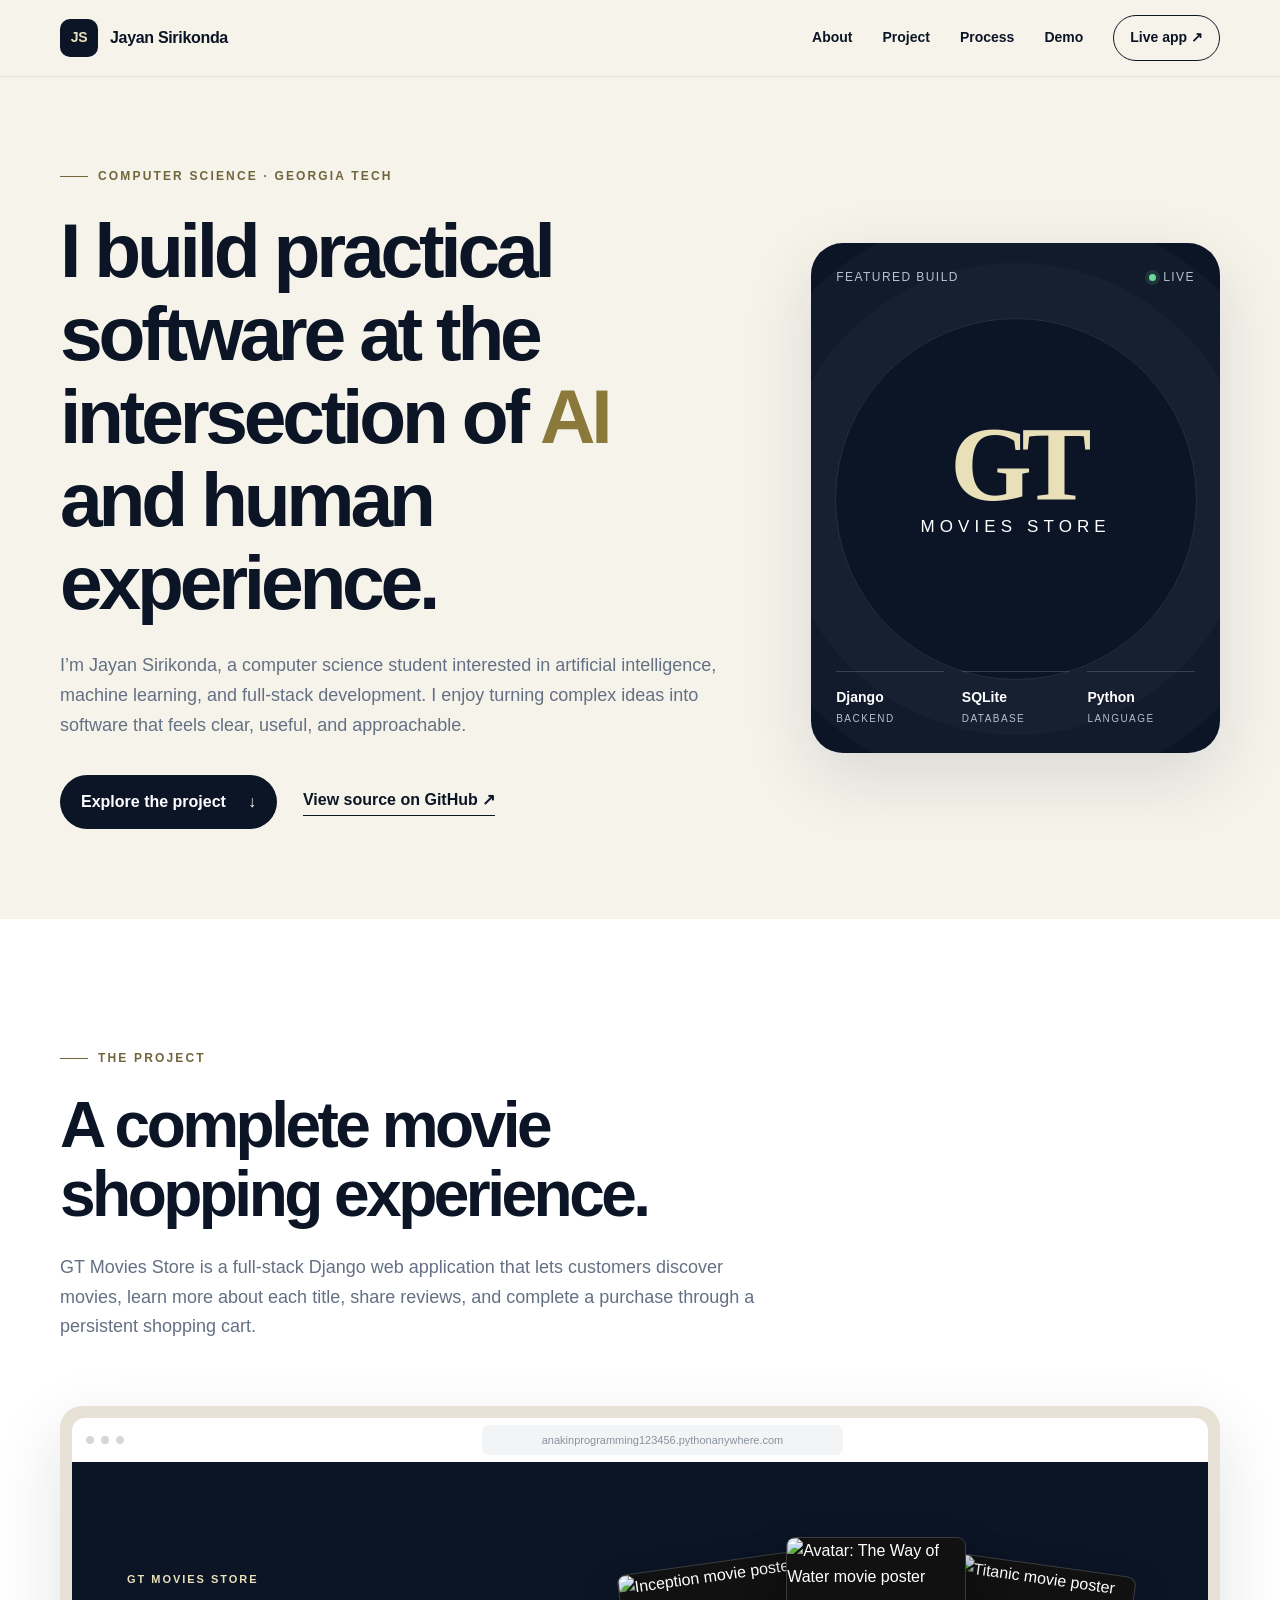
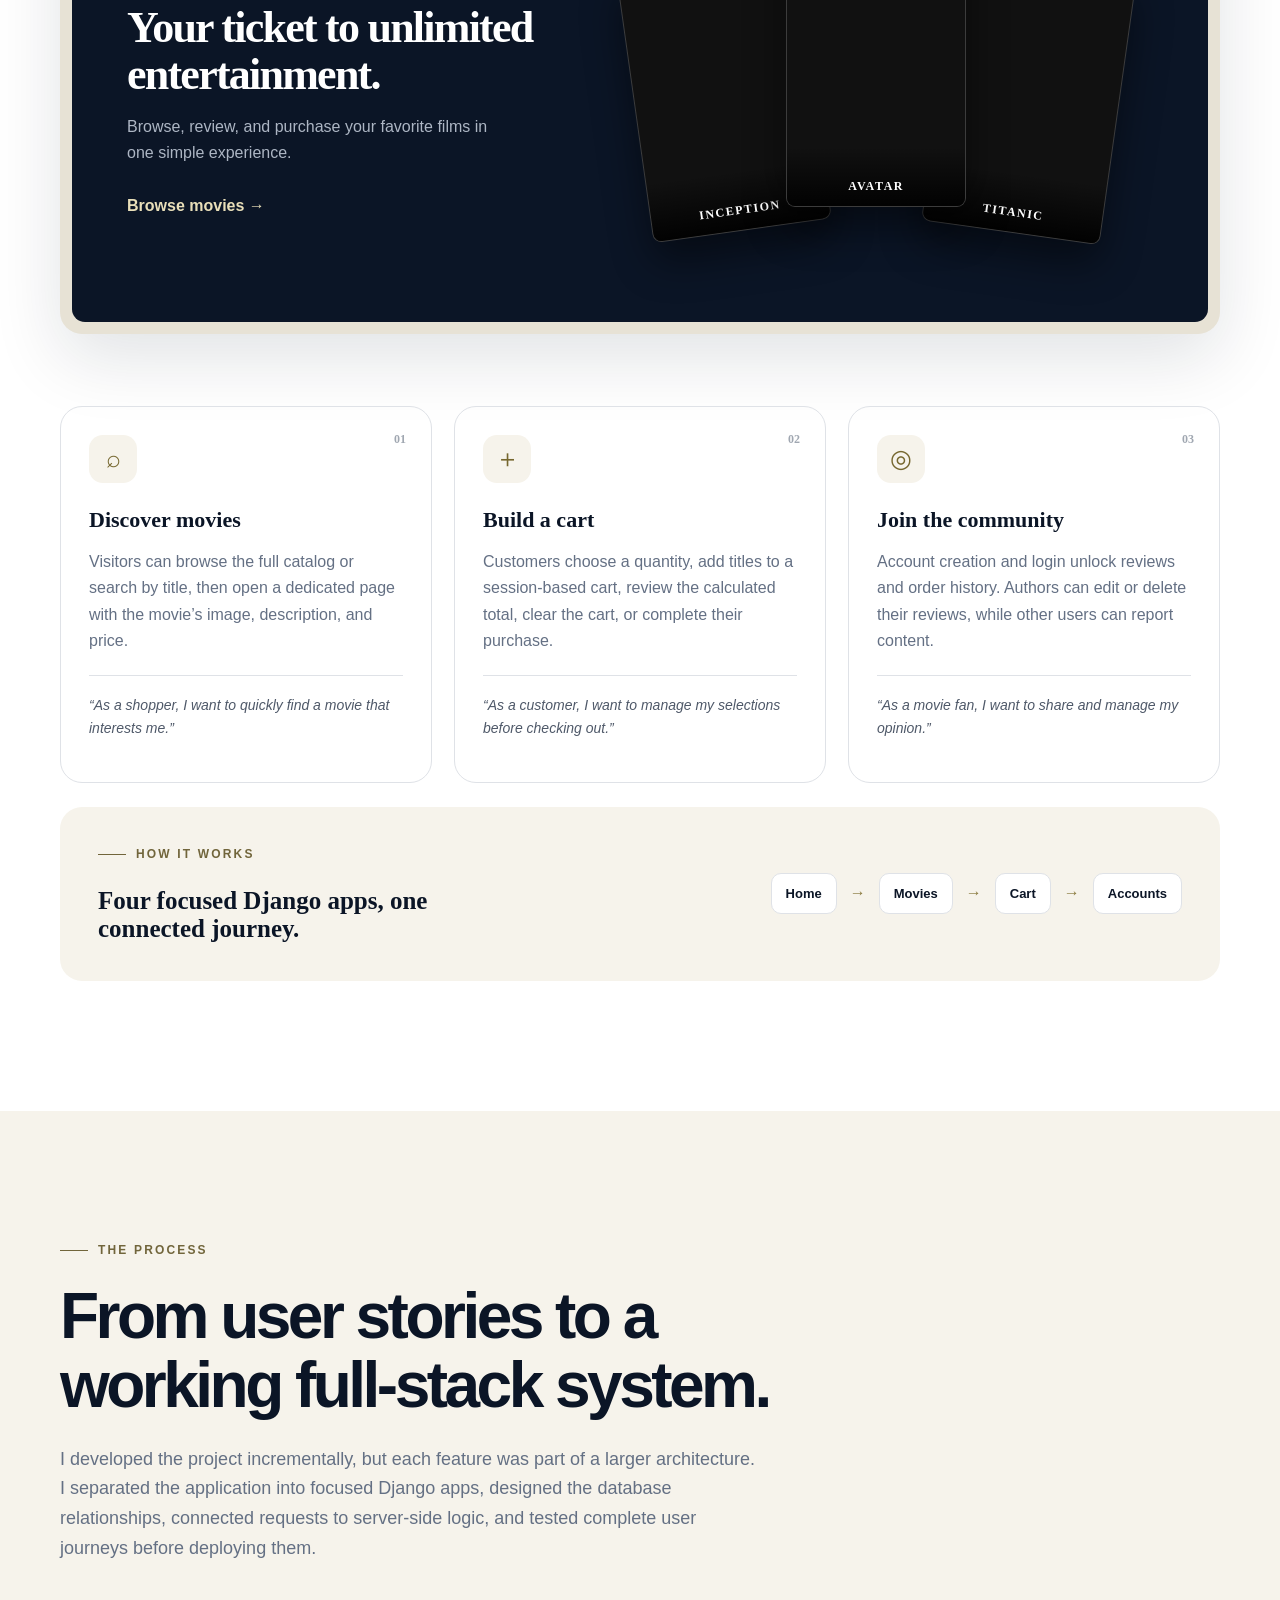
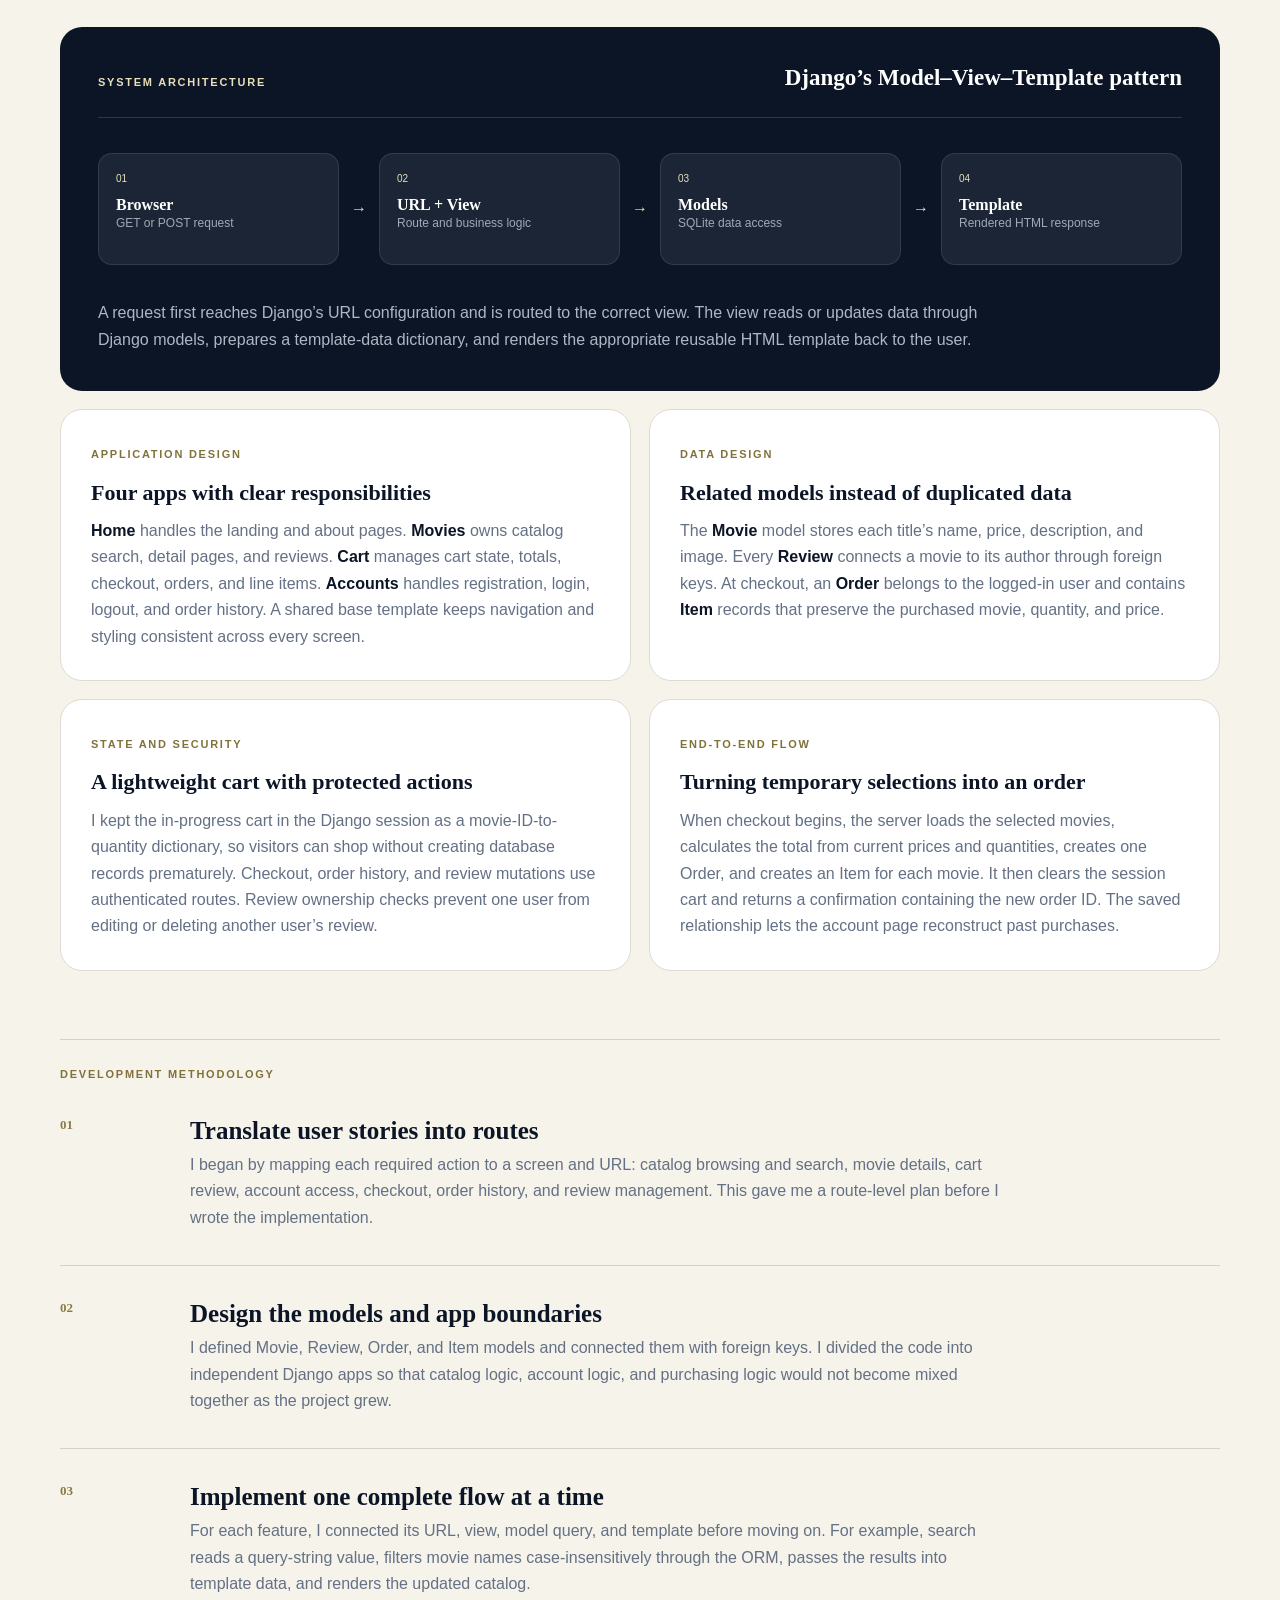
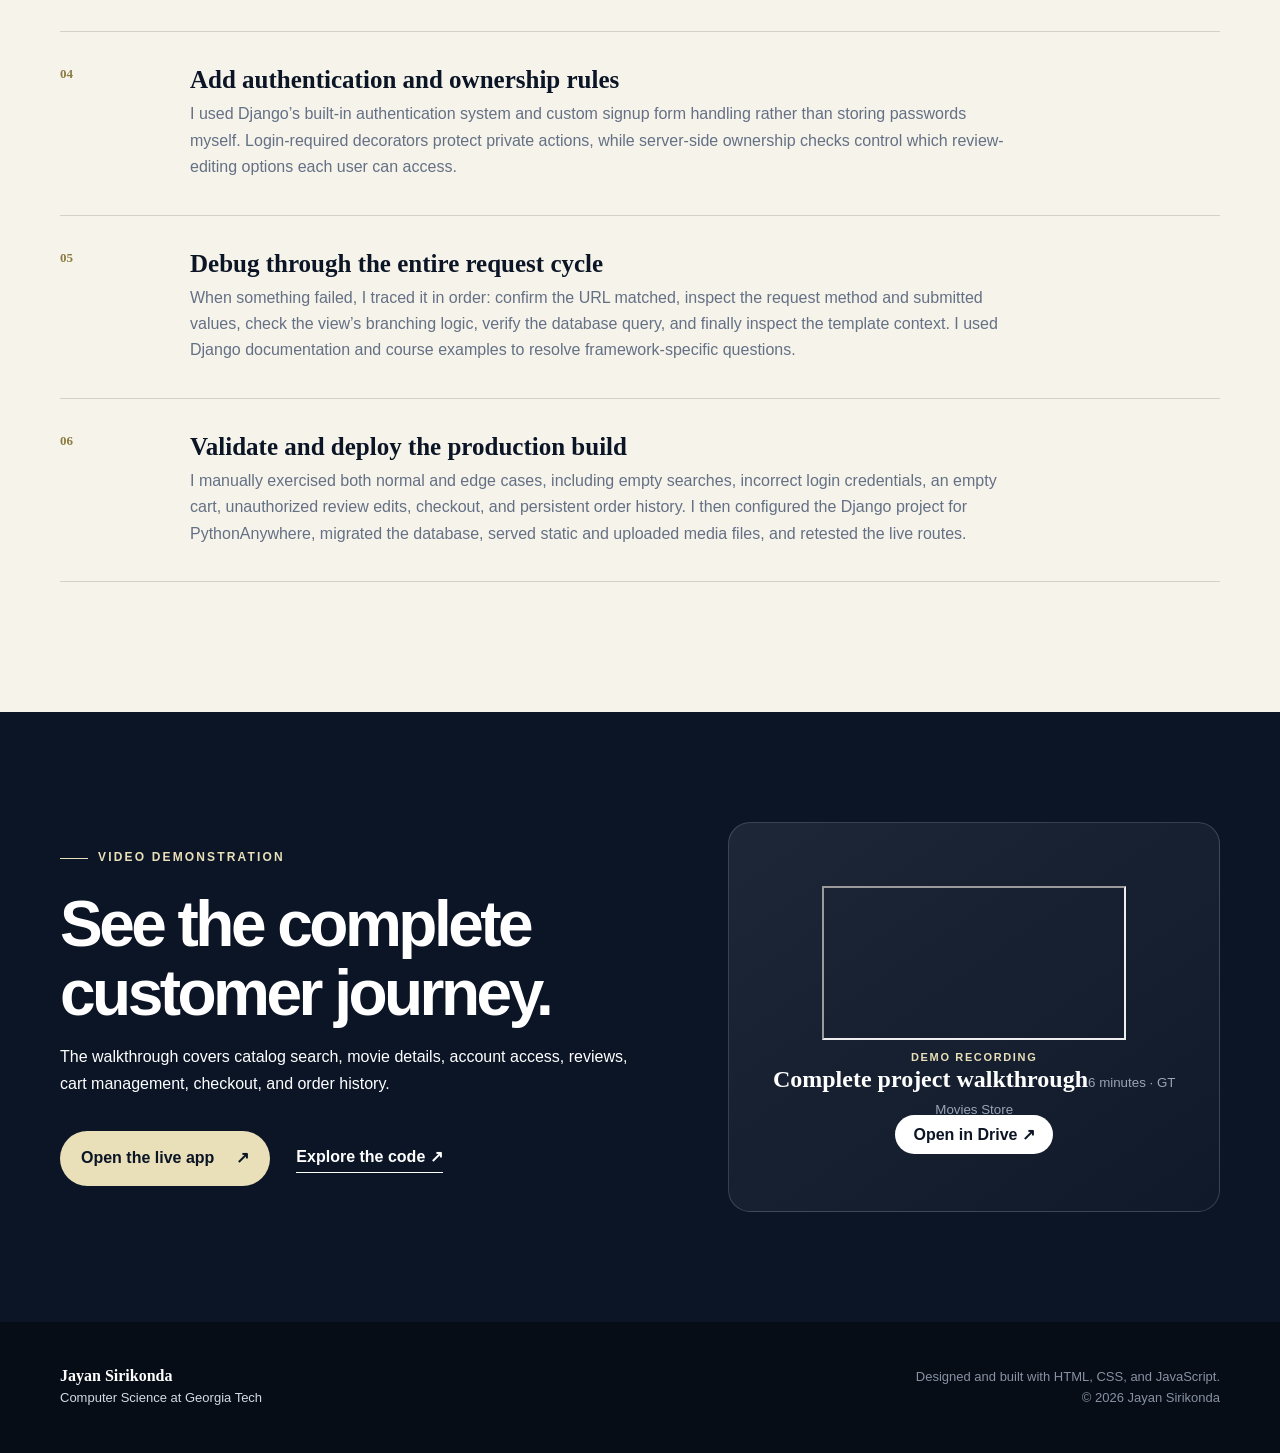
==== commit d0ebd40d: "Embed project demo video" ====
--- a/portfolio/index.html
+++ b/portfolio/index.html
@@ -124,12 +124,17 @@
     <section class="demo-section" id="demo">
       <div class="shell demo-grid">
         <div class="section-heading reveal"><p class="eyebrow light"><span></span> Video demonstration</p><h2>See the complete customer journey.</h2><p>The walkthrough covers catalog search, movie details, account access, reviews, cart management, checkout, and order history.</p><div class="demo-actions"><a class="button button-gold" href="https://anakinprogramming123456.pythonanywhere.com/" target="_blank" rel="noreferrer">Open the live app <span aria-hidden="true">↗</span></a><a class="text-link light-link" href="https://github.com/sjayan009/moviesstore" target="_blank" rel="noreferrer">Explore the code <span aria-hidden="true">↗</span></a></div></div>
-        <div class="video-card reveal"><div class="play" aria-hidden="true">▶</div><p>Demo recording</p><strong>Watch the project walkthrough</strong><small>A six-minute demonstration of the complete GT Movies Store experience.</small><a id="demo-video-link" href="https://drive.google.com/file/d/1zQbxGZYo-ll_Jpl1X71B-AWGVedBwJG2/view?usp=drivesdk" target="_blank" rel="noreferrer">Watch demonstration <span aria-hidden="true">↗</span></a></div>
+        <div class="video-card reveal">
+          <div class="video-frame">
+            <iframe src="https://drive.google.com/file/d/1zQbxGZYo-ll_Jpl1X71B-AWGVedBwJG2/preview" title="Jayan's CS 2340 GT Movies Store project demonstration" allow="autoplay; fullscreen" allowfullscreen loading="lazy"></iframe>
+          </div>
+          <div class="video-meta"><div><p>Demo recording</p><strong>Complete project walkthrough</strong><small>6 minutes · GT Movies Store</small></div><a id="demo-video-link" href="https://drive.google.com/file/d/1zQbxGZYo-ll_Jpl1X71B-AWGVedBwJG2/view?usp=drivesdk" target="_blank" rel="noreferrer">Open in Drive <span aria-hidden="true">↗</span></a></div>
+        </div>
       </div>
     </section>
   </main>
 
   <footer><div class="shell"><p><strong>Jayan Sirikonda</strong><br>Computer Science at Georgia Tech</p><p>Designed and built with HTML, CSS, and JavaScript.<br><span>© <span id="year"></span> Jayan Sirikonda</span></p></div></footer>
-  <script src="script.js?v=3"></script>
+  <script src="script.js?v=4"></script>
 </body>
 </html>
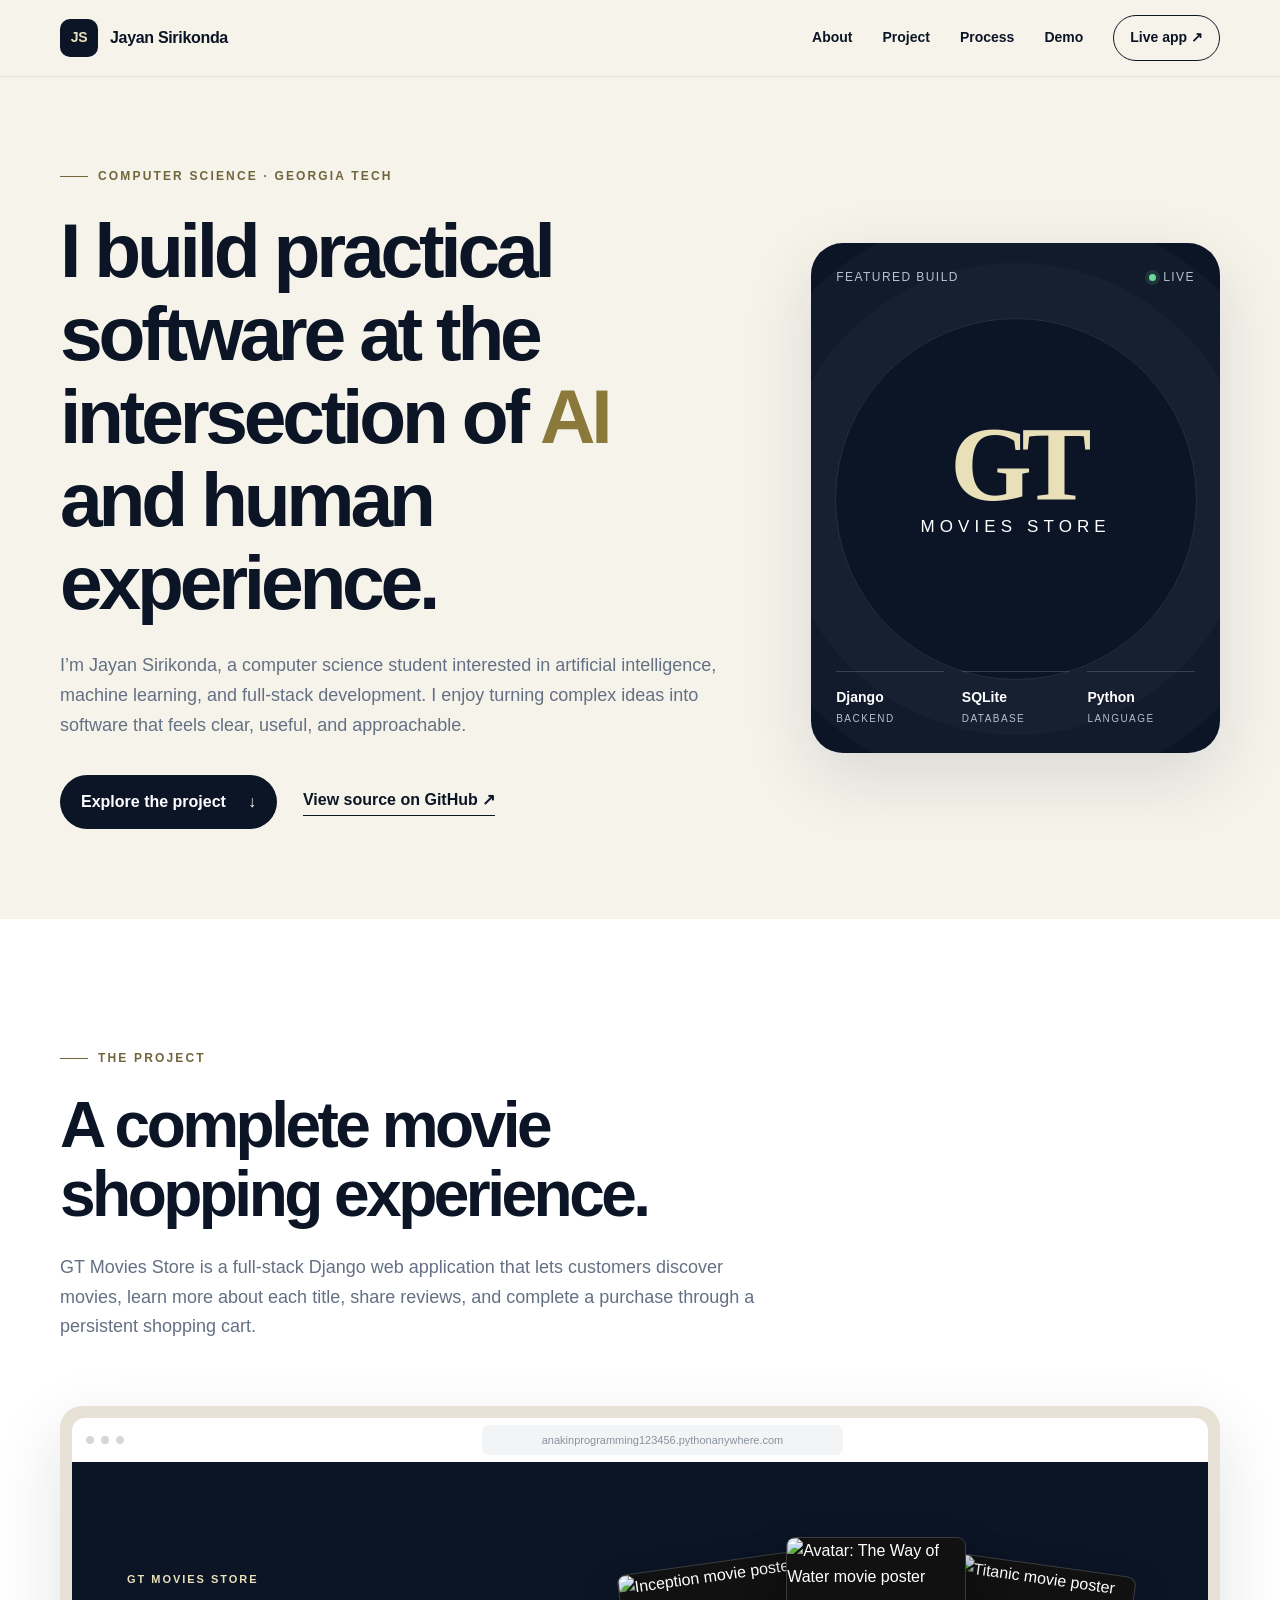
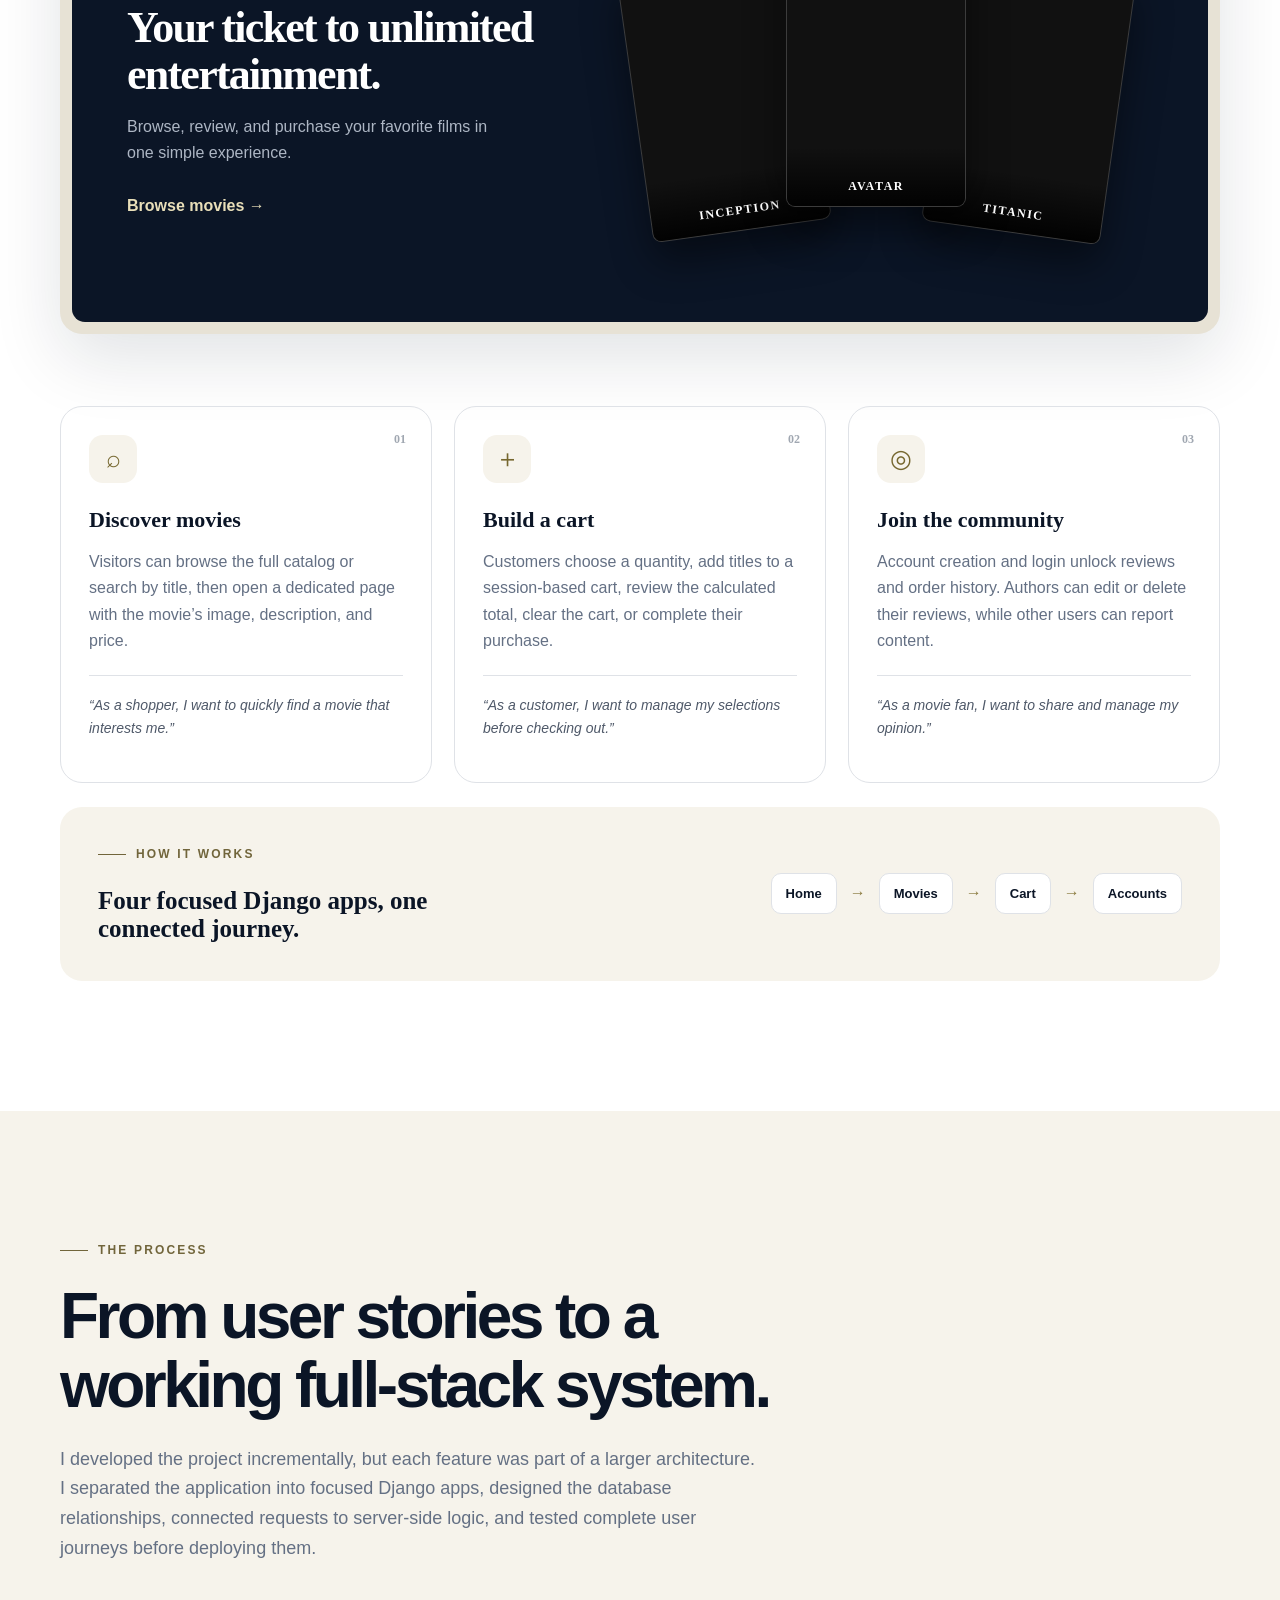
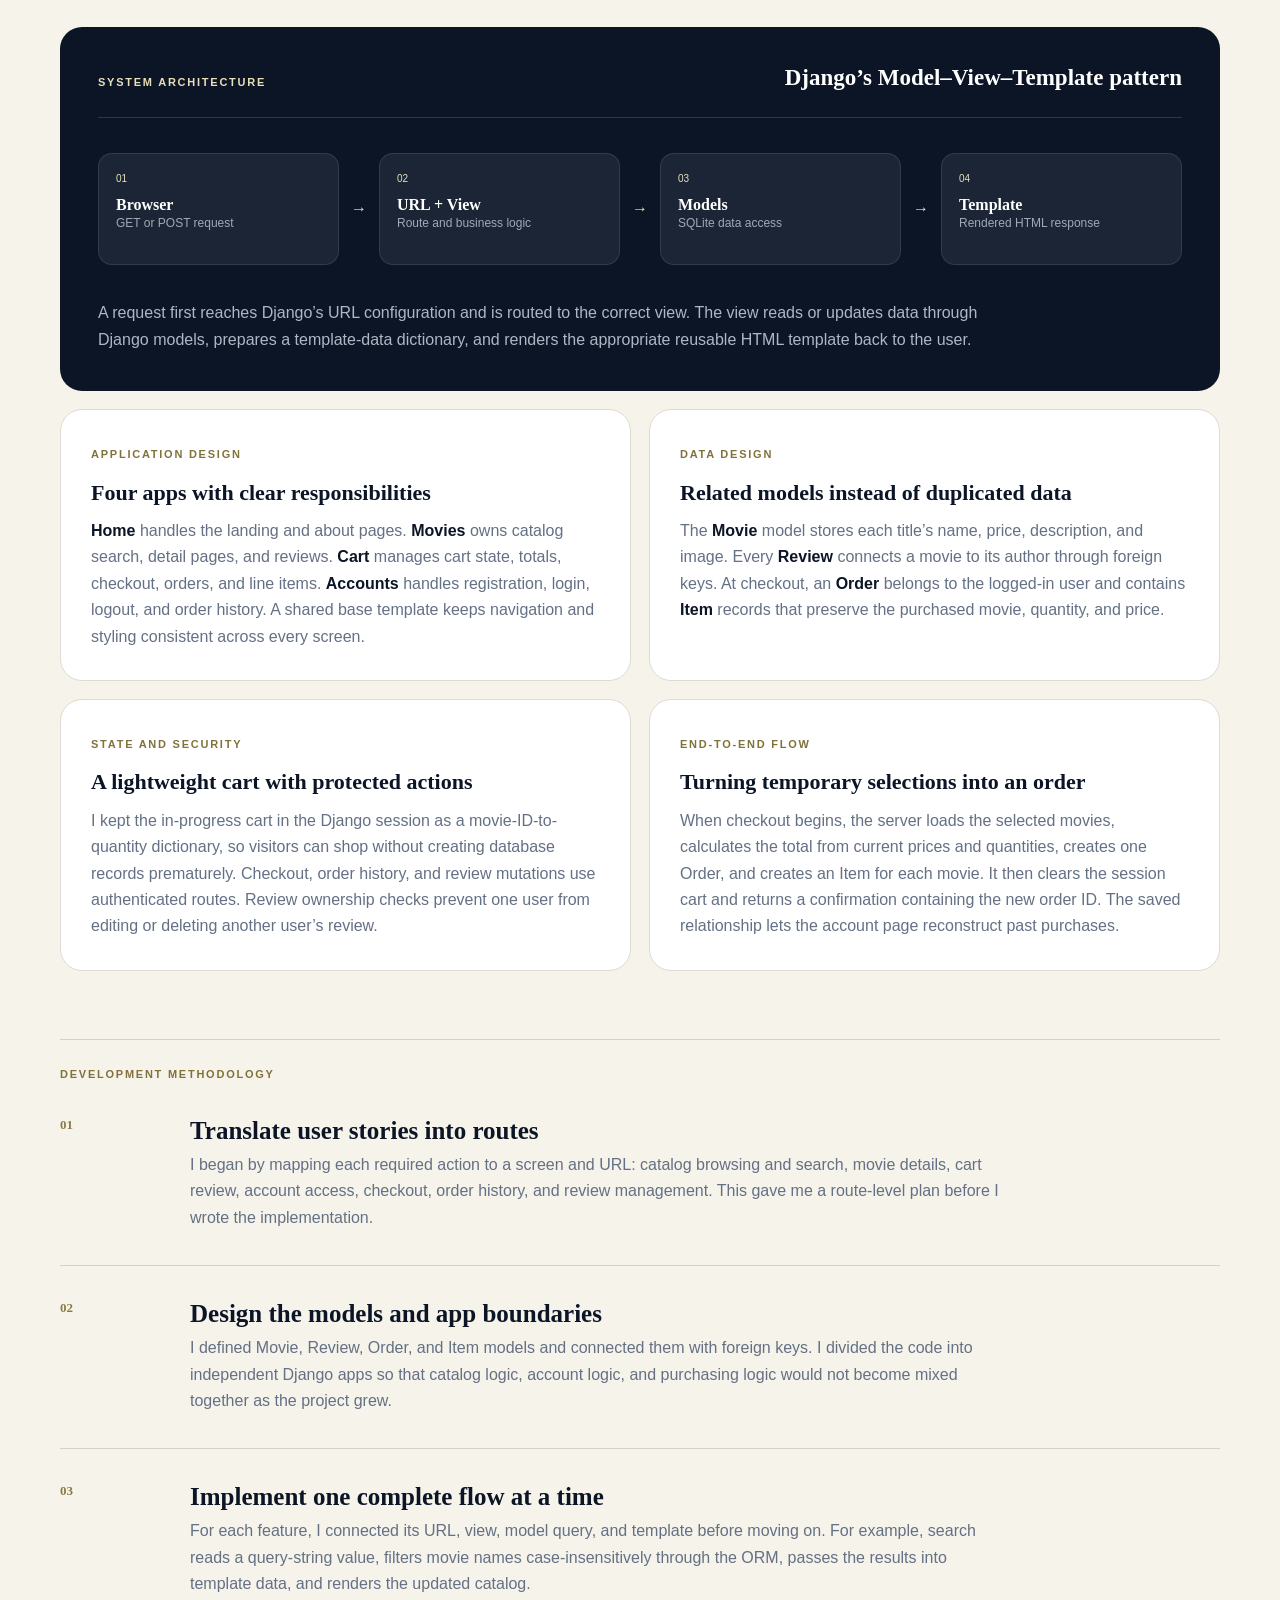
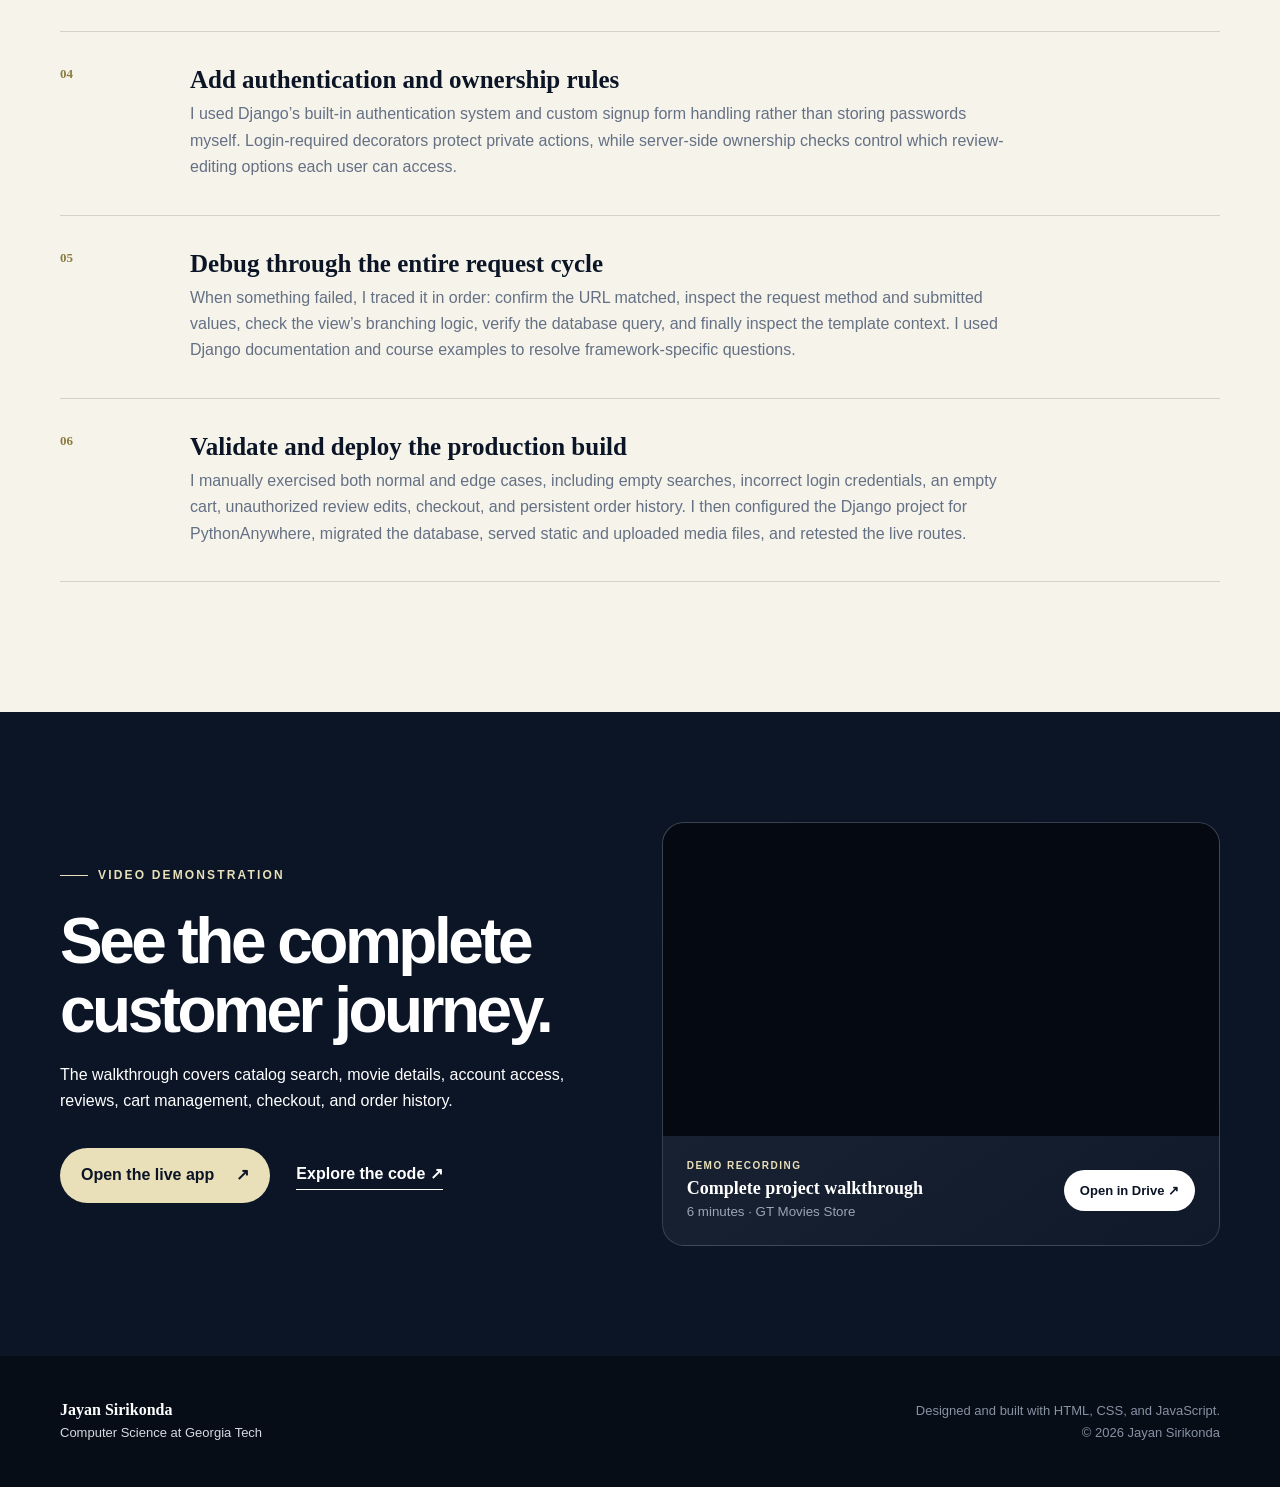
==== commit e303a1dc: "Fix embedded video card layout" ====
--- a/portfolio/index.html
+++ b/portfolio/index.html
@@ -10,7 +10,7 @@
   <link rel="preconnect" href="https://fonts.googleapis.com">
   <link rel="preconnect" href="https://fonts.gstatic.com" crossorigin>
   <link href="https://fonts.googleapis.com/css2?family=DM+Sans:wght@400;500;600;700&family=Manrope:wght@600;700;800&display=swap" rel="stylesheet">
-  <link rel="stylesheet" href="styles.css?v=3">
+  <link rel="stylesheet" href="styles.css?v=6">
 </head>
 <body>
   <a class="skip-link" href="#main">Skip to content</a>
--- a/portfolio/styles.css
+++ b/portfolio/styles.css
@@ -6,7 +6,7 @@
 .project-section{background:var(--paper);padding:130px 0}.section-heading{max-width:760px}.section-heading h2{font-size:clamp(40px,5vw,64px)}.section-heading>p:last-child{color:var(--muted);font-size:18px;margin:24px 0 0;max-width:700px}.browser{margin:64px 0;background:#e7e2d5;border-radius:var(--radius);padding:12px;box-shadow:var(--shadow)}.browser-bar{height:44px;background:white;border-radius:13px 13px 0 0;display:flex;align-items:center;gap:7px;padding:0 14px}.browser-bar i{width:8px;height:8px;border-radius:50%;background:#d4d6da}.browser-bar span{margin:auto;color:#8a929e;font-size:11px;background:#f3f4f5;padding:6px 60px;border-radius:7px}.browser-content{min-height:460px;background:var(--ink);color:white;border-radius:0 0 13px 13px;display:grid;grid-template-columns:minmax(0,.9fr) minmax(0,1.1fr);align-items:center;overflow:hidden;padding:55px}.browser-copy{position:relative;z-index:4;min-width:0}.browser-copy>span{color:var(--gold-light);letter-spacing:.18em;font-size:11px;font-weight:700}.browser-copy h3{font-family:Manrope;font-size:44px;line-height:1.05;letter-spacing:-.04em;margin:14px 0}.browser-copy p{color:#adb6c4;max-width:390px}.browser-copy a{display:inline-block;color:var(--gold-light);font-weight:700;margin-top:10px}.poster-stack{height:310px;position:relative;min-width:0;isolation:isolate}.poster{position:absolute;width:180px;height:270px;max-width:32%;margin:0;border-radius:9px;overflow:hidden;background:#111;box-shadow:0 20px 40px rgba(0,0,0,.48);border:1px solid rgba(255,255,255,.18)}.poster img{display:block;width:100%;max-width:100%;height:100%;object-fit:cover}.poster figcaption{position:absolute;left:0;right:0;bottom:0;padding:32px 10px 12px;background:linear-gradient(transparent,rgba(0,0,0,.9));color:white;text-align:center;font:800 12px Manrope;letter-spacing:.13em;text-transform:uppercase}.poster-one{left:8%;top:25px;transform:rotate(-8deg)}.poster-two{left:35%;z-index:2}.poster-three{left:62%;top:27px;transform:rotate(8deg)}
 .feature-grid{display:grid;grid-template-columns:repeat(3,1fr);gap:22px;margin-top:72px}.feature{border:1px solid var(--line);border-radius:var(--radius);padding:28px;position:relative}.feature-number{position:absolute;right:25px;top:25px;color:#a0a7b1;font:600 12px Manrope}.feature-icon{width:48px;height:48px;border-radius:14px;background:var(--cream);display:grid;place-items:center;font-size:25px;color:#76672f}.feature h3{font:700 22px Manrope;margin:24px 0 10px}.feature p{color:var(--muted)}.feature .story{border-top:1px solid var(--line);padding-top:18px;margin-top:20px;font-style:italic;font-size:14px;color:#4f5969}.architecture{margin-top:24px;background:var(--cream);border-radius:var(--radius);padding:38px;display:flex;align-items:center;justify-content:space-between;gap:40px}.architecture h3{font:700 25px Manrope;margin:0;max-width:420px}.architecture-flow{display:flex;align-items:center;gap:13px;flex-wrap:wrap}.architecture-flow span{background:white;border:1px solid var(--line);border-radius:10px;padding:9px 14px;font-weight:700;font-size:13px}.architecture-flow i{color:#8b7b40;font-style:normal}
 .process{padding:130px 0}.system-map{margin-top:64px;background:var(--ink);color:white;border-radius:var(--radius);padding:38px}.system-map-heading{display:flex;align-items:end;justify-content:space-between;gap:30px;padding-bottom:26px;border-bottom:1px solid rgba(255,255,255,.14)}.system-map-heading span,.architecture-detail>span{color:var(--gold-light);font-size:11px;font-weight:700;letter-spacing:.16em;text-transform:uppercase}.system-map-heading strong{font:700 23px Manrope}.system-flow{display:grid;grid-template-columns:1fr auto 1fr auto 1fr auto 1fr;align-items:center;gap:12px;padding:35px 0}.system-flow div{min-height:112px;background:rgba(255,255,255,.07);border:1px solid rgba(255,255,255,.1);border-radius:14px;padding:17px}.system-flow small,.system-flow strong,.system-flow span{display:block}.system-flow small{color:var(--gold-light);font-size:10px}.system-flow strong{font:700 16px Manrope;margin-top:8px}.system-flow span{color:#9fa9b8;font-size:12px}.system-flow i{color:var(--gold-light);font-style:normal}.system-map>p{color:#aeb7c4;margin:0;max-width:920px}.architecture-details{display:grid;grid-template-columns:1fr 1fr;gap:18px;margin-top:18px}.architecture-detail{background:white;border:1px solid #dedbd3;border-radius:var(--radius);padding:30px}.architecture-detail>span{color:#81723b}.architecture-detail h3{font:700 22px Manrope;line-height:1.25;margin:12px 0}.architecture-detail p{color:var(--muted);margin:0}.architecture-detail p strong{color:var(--ink)}.timeline{list-style:none;margin:68px 0 0;padding:0;border-top:1px solid #d5d1c8}.timeline:before{content:"Development methodology";display:block;color:#81723b;font-size:11px;font-weight:700;letter-spacing:.16em;text-transform:uppercase;padding-top:25px}.timeline li{display:grid;grid-template-columns:100px 1fr;gap:30px;padding:34px 0;border-bottom:1px solid #d5d1c8}.timeline li>span{font:700 13px Manrope;color:#8b7b40}.timeline h3{font:700 25px Manrope;margin:0 0 7px}.timeline p{color:var(--muted);margin:0;max-width:820px}
-.demo-section{background:var(--ink);color:white;padding:110px 0}.demo-grid{display:grid;grid-template-columns:1fr .85fr;align-items:center;gap:90px}.eyebrow.light{color:var(--gold-light)}.demo-section .section-heading>p:last-child{color:#adb6c4}.button-gold{background:var(--gold-light);color:var(--ink)}.light-link{color:white}.demo-actions{margin-top:34px}.video-card{min-height:390px;border:1px solid rgba(255,255,255,.16);border-radius:var(--radius);background:linear-gradient(145deg,rgba(255,255,255,.08),rgba(255,255,255,.02));display:flex;flex-direction:column;align-items:center;justify-content:center;text-align:center;padding:40px}.play{width:74px;height:74px;border-radius:50%;display:grid;place-items:center;background:var(--gold-light);color:var(--ink);padding-left:4px;margin-bottom:26px}.video-card p{color:var(--gold-light);text-transform:uppercase;letter-spacing:.15em;font-size:11px;font-weight:700;margin:0}.video-card strong{font:700 24px Manrope;margin-top:5px}.video-card small{color:#99a4b4;max-width:330px;margin-top:14px}.video-card code{color:#cfd5dd}.video-card a{margin-top:20px;background:white;color:var(--ink);padding:11px 18px;border-radius:999px;font-weight:700}
+.demo-section{background:var(--ink);color:white;padding:110px 0}.demo-grid{display:grid;grid-template-columns:1fr 1.05fr;align-items:center;gap:70px}.eyebrow.light{color:var(--gold-light)}.demo-section .section-heading>p:last-child{color:#adb6c4}.button-gold{background:var(--gold-light);color:var(--ink)}.light-link{color:white}.demo-actions{margin-top:34px}.video-card{border:1px solid rgba(255,255,255,.16);border-radius:var(--radius);background:linear-gradient(145deg,rgba(255,255,255,.08),rgba(255,255,255,.02));overflow:hidden}.video-frame{position:relative;width:100%;aspect-ratio:16/9;background:#050a12}.video-frame iframe{position:absolute;inset:0;width:100%;height:100%;border:0}.video-meta{display:flex;align-items:center;justify-content:space-between;gap:20px;padding:22px 24px;text-align:left}.video-meta>div{display:flex;flex-direction:column}.video-card p{color:var(--gold-light);text-transform:uppercase;letter-spacing:.15em;font-size:10px;font-weight:700;margin:0 0 4px}.video-card strong{font:700 18px Manrope}.video-card small{color:#99a4b4;margin-top:2px}.video-card a{flex:none;background:white;color:var(--ink);padding:10px 16px;border-radius:999px;font-size:13px;font-weight:700}
 footer{background:#070d17;color:#d5d9e0;padding:44px 0;font-size:13px}footer .shell{display:flex;justify-content:space-between;align-items:end}footer p{margin:0}footer p:last-child{text-align:right;color:#8792a3}footer strong{font:700 16px Manrope;color:white}.reveal{opacity:0;transform:translateY(18px);transition:opacity .65s ease,transform .65s ease}.reveal.visible{opacity:1;transform:none}@media(prefers-reduced-motion:reduce){html{scroll-behavior:auto}.reveal{opacity:1;transform:none;transition:none}}
 @media(max-width:900px){.hero,.demo-grid{grid-template-columns:1fr}.hero{padding-block:70px}.hero-card{min-height:430px}.feature-grid,.architecture-details{grid-template-columns:1fr}.browser-content{grid-template-columns:1fr;padding:40px}.poster-stack{margin-top:25px}.architecture{align-items:flex-start;flex-direction:column}.system-flow{grid-template-columns:1fr}.system-flow i{transform:rotate(90deg);justify-self:center}.demo-grid{gap:55px}}
-@media(max-width:680px){.shell{width:min(100% - 30px,1160px)}.nav{height:66px}.menu-button{display:block}.nav-links{display:none;position:absolute;top:66px;left:0;right:0;padding:22px 15px 28px;background:var(--cream);border-bottom:1px solid var(--line);flex-direction:column;align-items:stretch;gap:4px}.nav-links.open{display:flex}.nav-links a{padding:10px 14px}.nav-cta{text-align:center;margin-top:8px}.hero{min-height:auto;gap:44px;padding-block:55px}.hero h1{font-size:43px}.hero-intro{font-size:16px}.hero-card{min-height:380px}.project-mark span{font-size:85px}.project-section,.process{padding:88px 0}.section-heading h2{font-size:39px}.section-heading>p:last-child{font-size:16px}.browser{margin:42px -5px}.browser-bar span{padding:5px 8px;max-width:70%;overflow:hidden;white-space:nowrap}.browser-content{padding:34px 25px;min-height:570px}.browser-copy h3{font-size:34px}.poster-stack{height:220px}.poster{width:125px;height:190px;font-size:10px}.poster-one{left:4%}.poster-two{left:31%}.poster-three{left:58%}.architecture,.system-map,.architecture-detail{padding:25px}.system-map-heading{align-items:flex-start;flex-direction:column;gap:8px}.timeline li{grid-template-columns:45px 1fr;gap:12px}.demo-section{padding:85px 0}.video-card{min-height:330px}footer .shell{display:block}footer p:last-child{text-align:left;margin-top:18px}}
+@media(max-width:680px){.shell{width:min(100% - 30px,1160px)}.nav{height:66px}.menu-button{display:block}.nav-links{display:none;position:absolute;top:66px;left:0;right:0;padding:22px 15px 28px;background:var(--cream);border-bottom:1px solid var(--line);flex-direction:column;align-items:stretch;gap:4px}.nav-links.open{display:flex}.nav-links a{padding:10px 14px}.nav-cta{text-align:center;margin-top:8px}.hero{min-height:auto;gap:44px;padding-block:55px}.hero h1{font-size:43px}.hero-intro{font-size:16px}.hero-card{min-height:380px}.project-mark span{font-size:85px}.project-section,.process{padding:88px 0}.section-heading h2{font-size:39px}.section-heading>p:last-child{font-size:16px}.browser{margin:42px -5px}.browser-bar span{padding:5px 8px;max-width:70%;overflow:hidden;white-space:nowrap}.browser-content{padding:34px 25px;min-height:570px}.browser-copy h3{font-size:34px}.poster-stack{height:220px}.poster{width:125px;height:190px;font-size:10px}.poster-one{left:4%}.poster-two{left:31%}.poster-three{left:58%}.architecture,.system-map,.architecture-detail{padding:25px}.system-map-heading{align-items:flex-start;flex-direction:column;gap:8px}.timeline li{grid-template-columns:45px 1fr;gap:12px}.demo-section{padding:85px 0}.video-meta{align-items:flex-start;flex-direction:column}.video-meta a{width:100%;text-align:center}footer .shell{display:block}footer p:last-child{text-align:left;margin-top:18px}}
